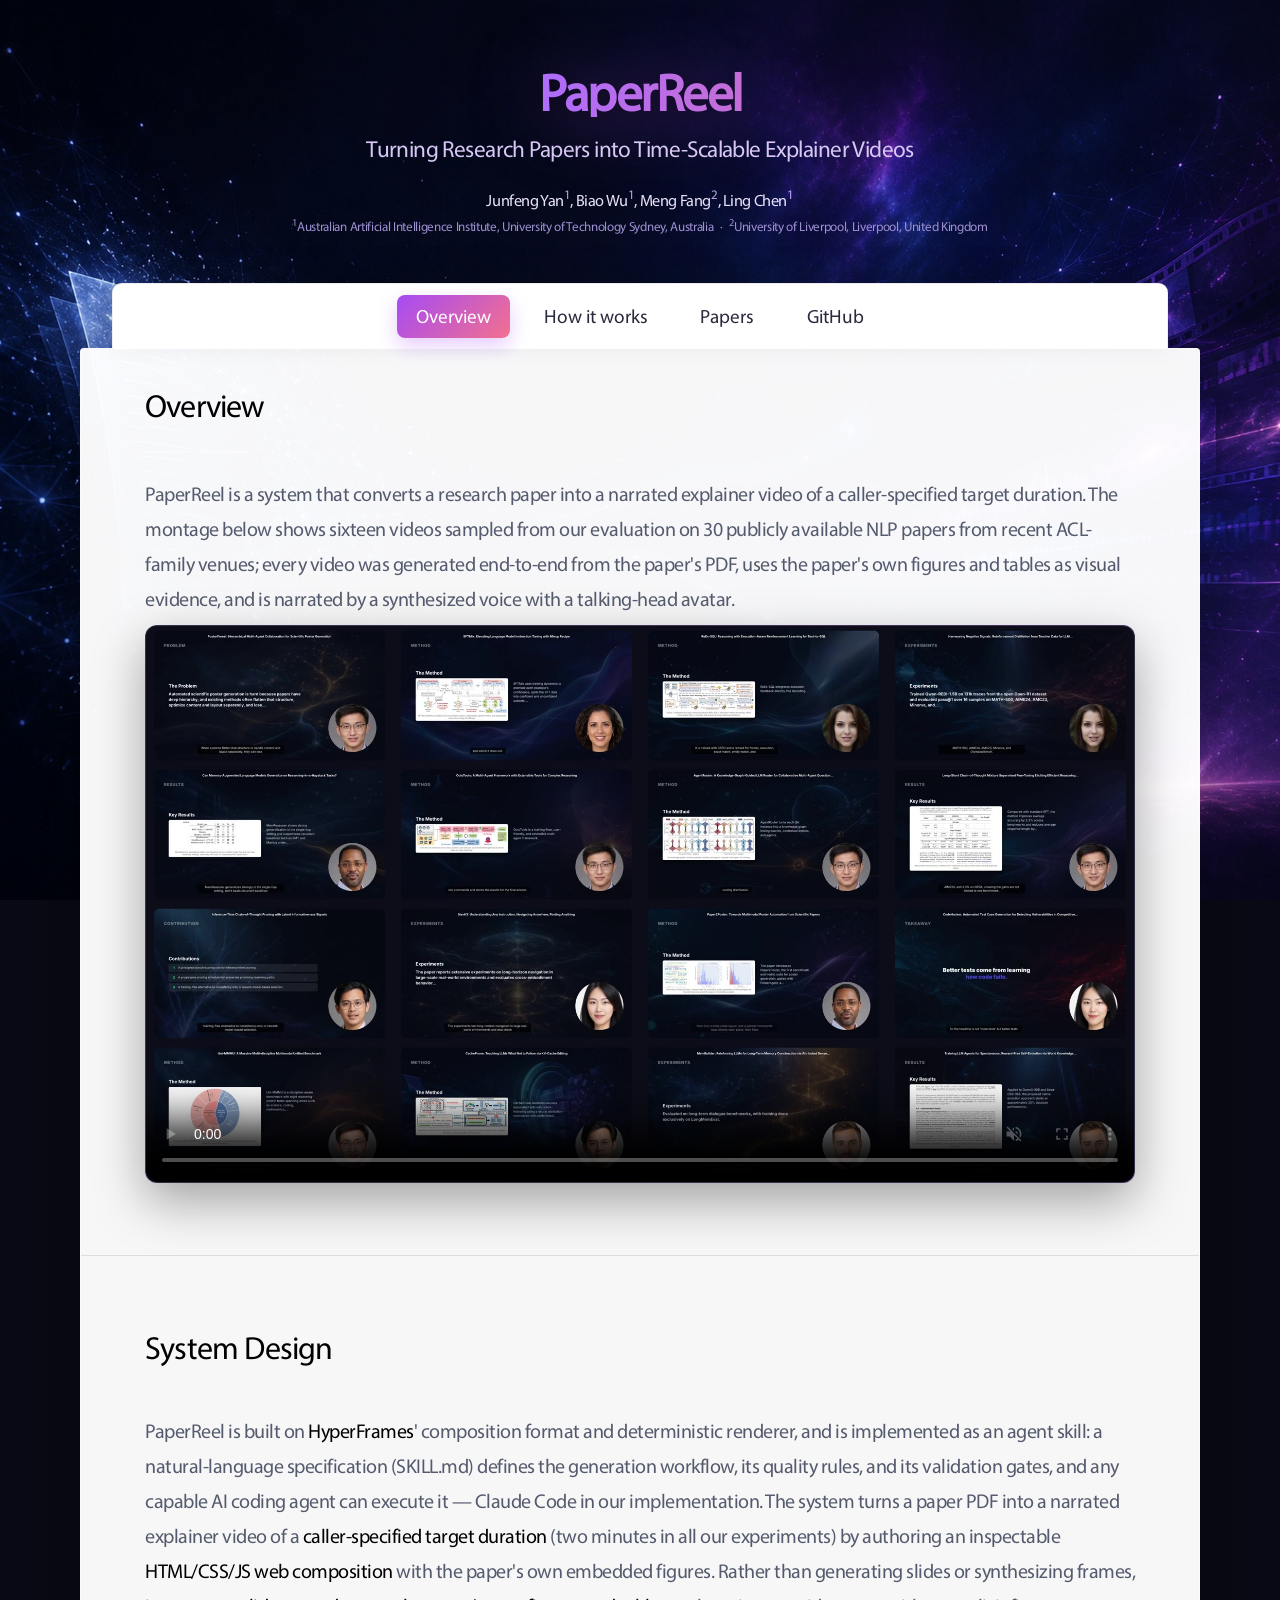
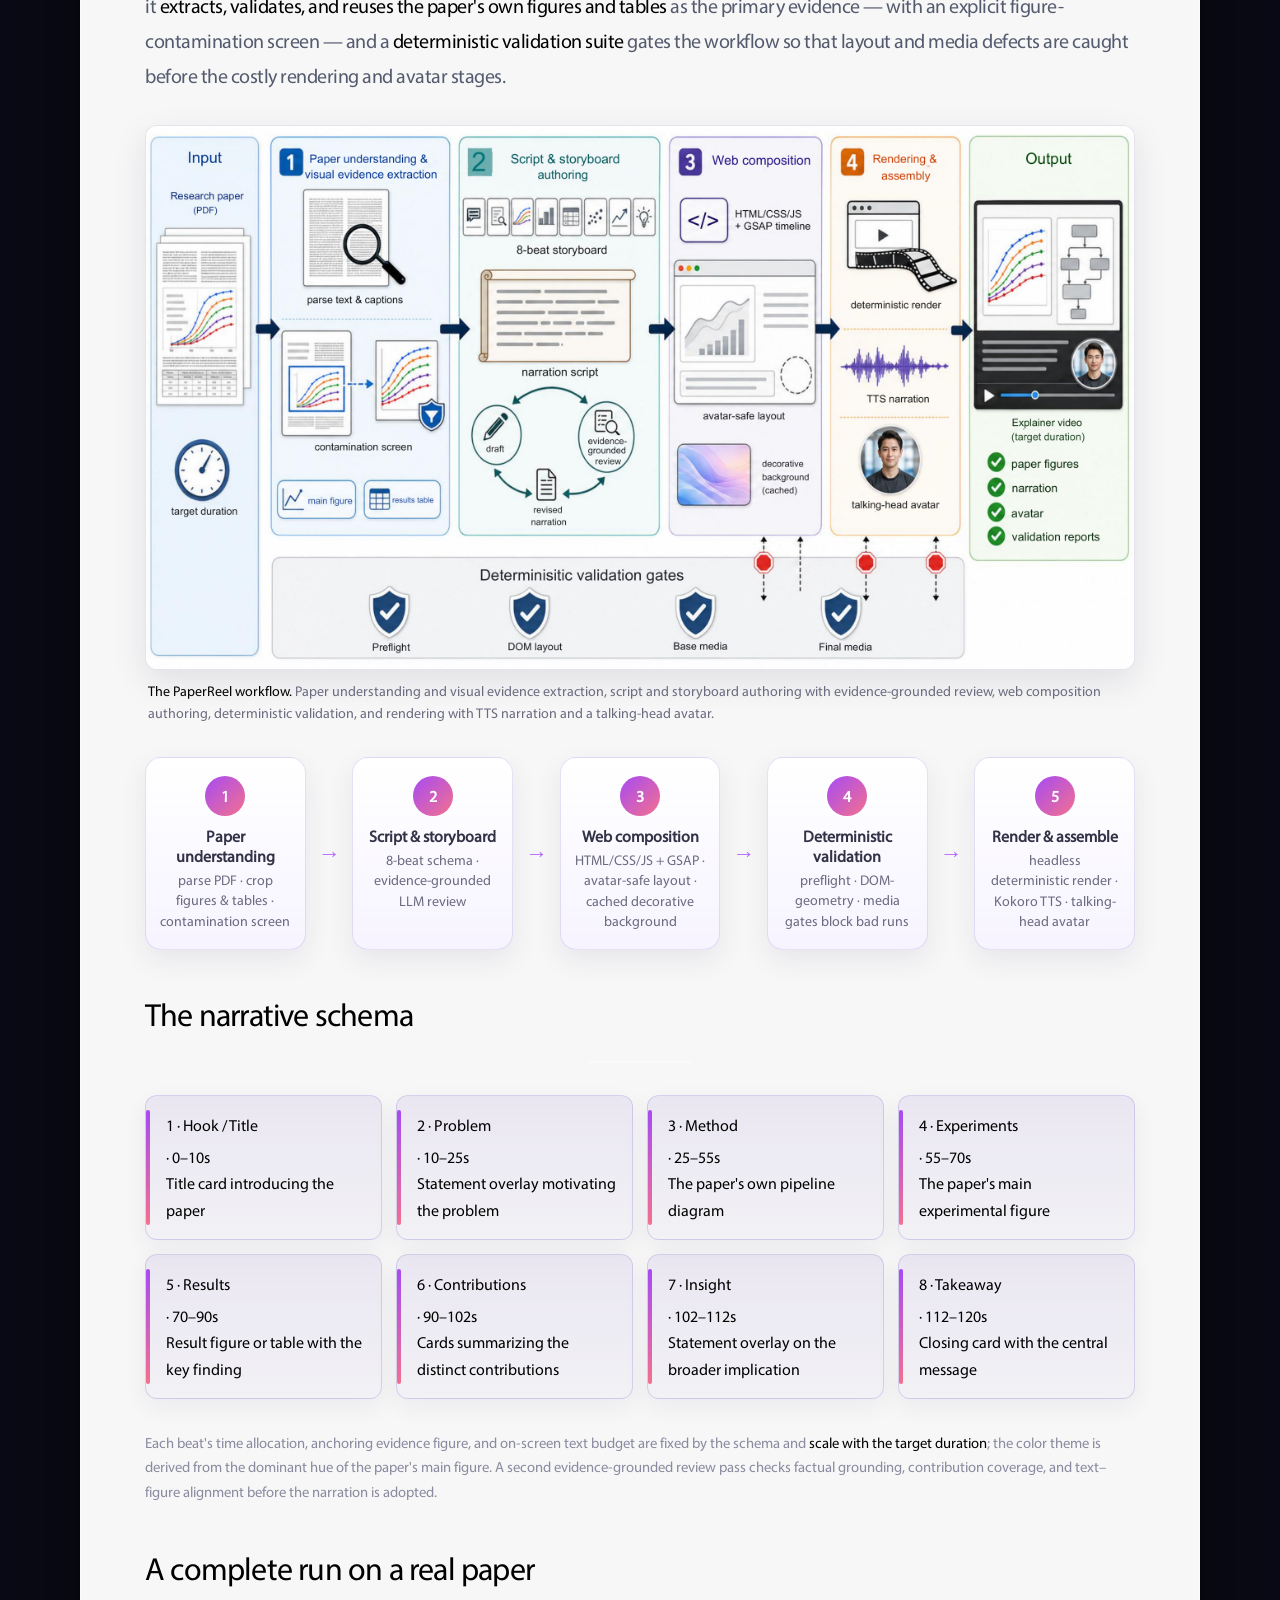
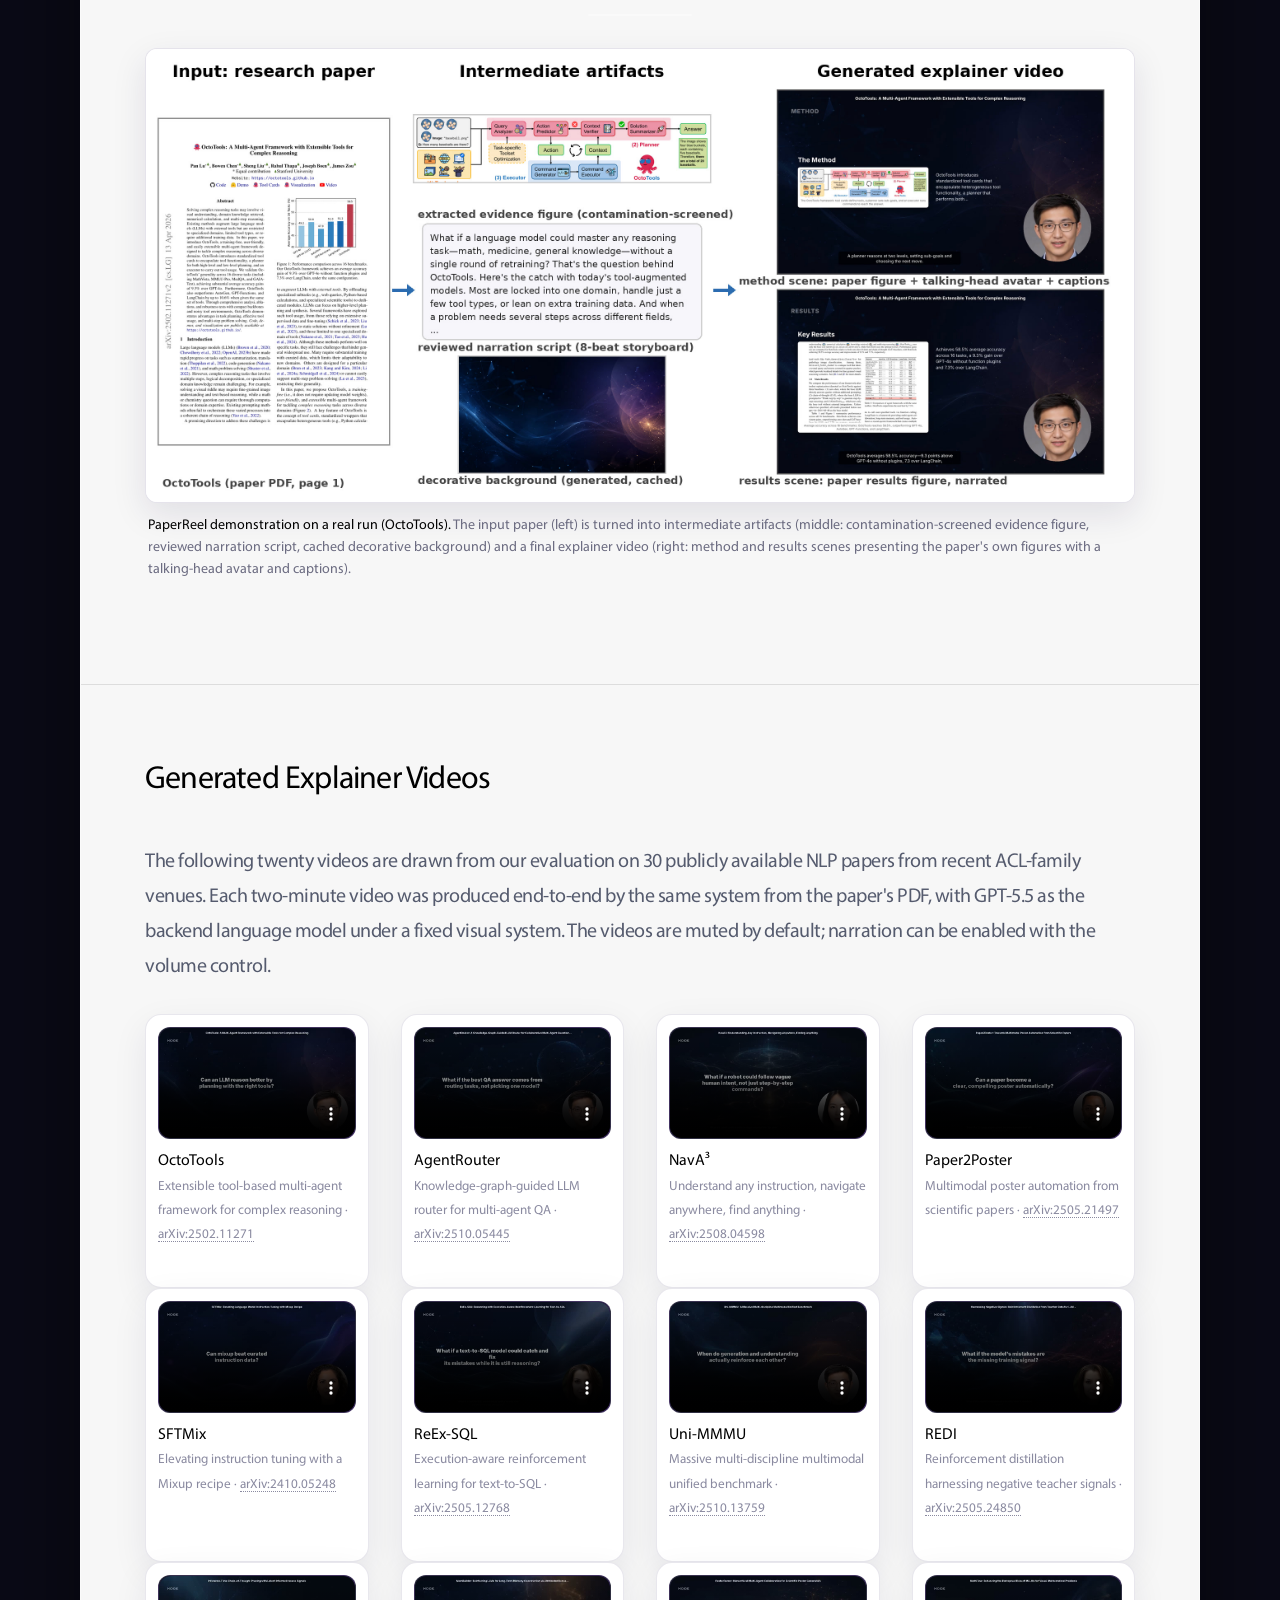
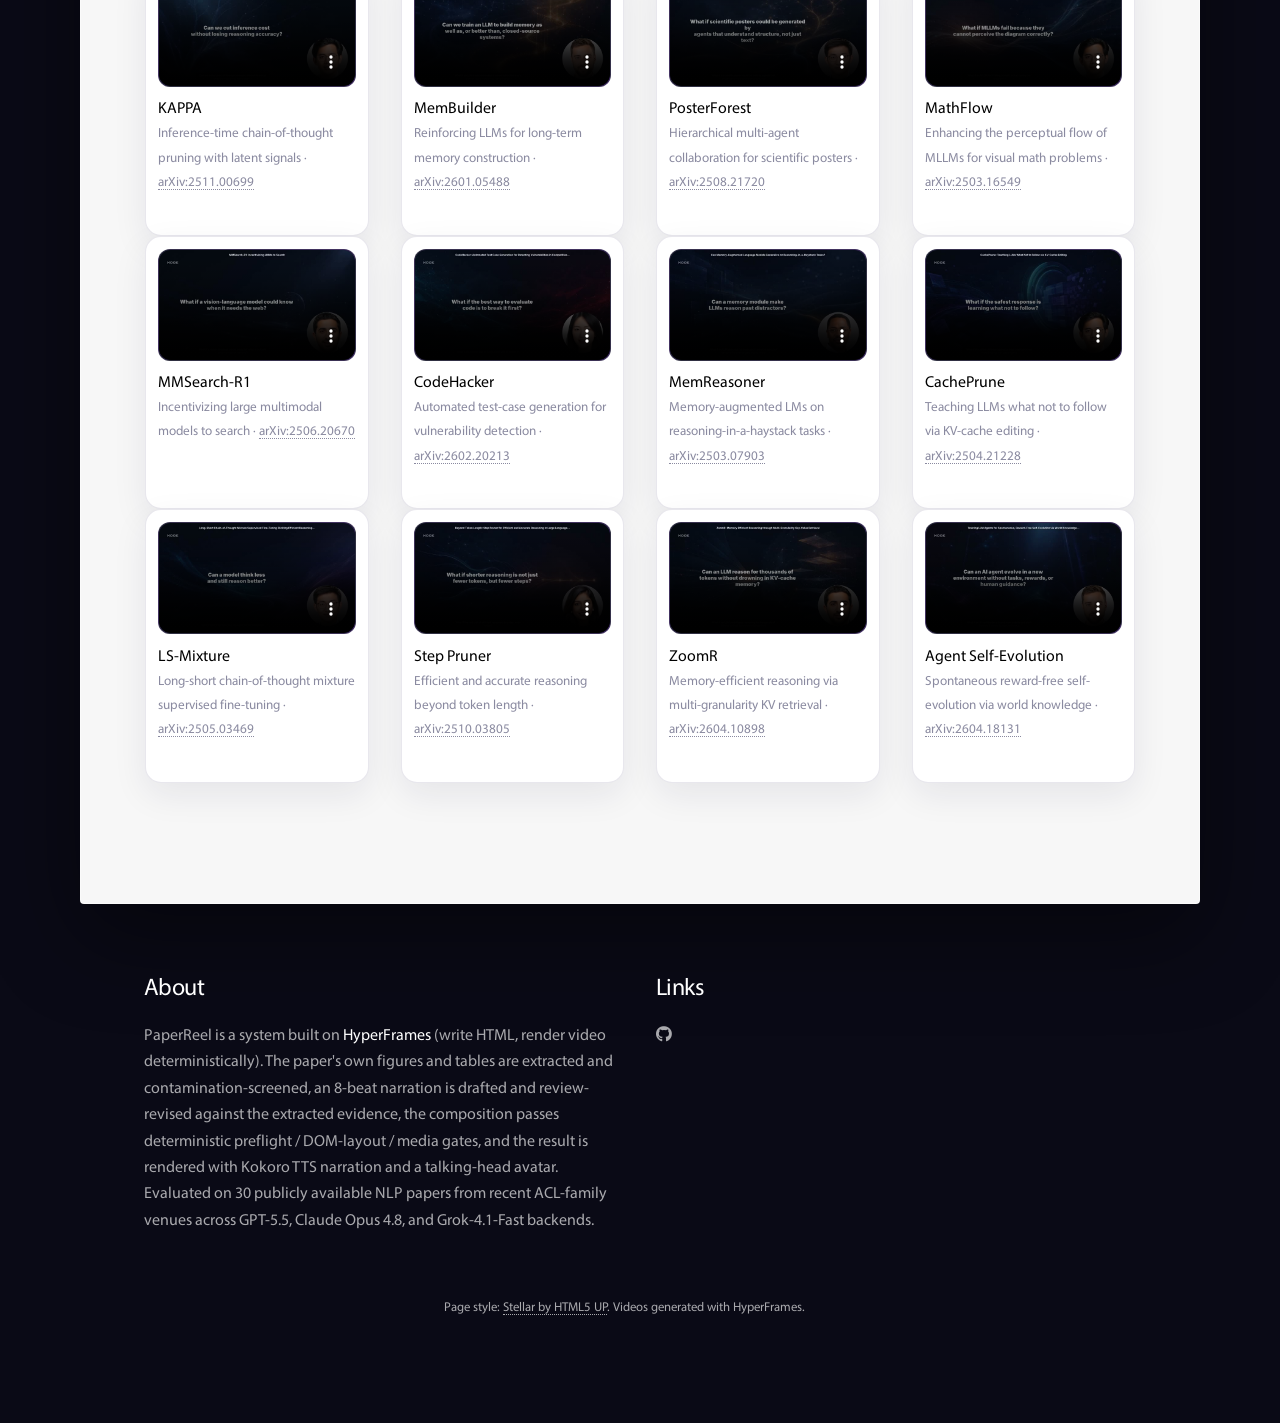
==== index.html @ db6c4247 "MineDojo-style nav (seated + sticky), artistic gradient title, embed paper Figure 3 worked example C" ====
<!DOCTYPE HTML>
<!--
    Page template: Stellar by HTML5 UP (html5up.net, CCA 3.0) — reused from the MineDojo site style.
    Content: PaperReel — turning research papers into time-scalable explainer videos (HyperFrames).
-->
<html>
<head>
    <title>PaperReel: Turning Research Papers into Time-Scalable Explainer Videos</title>
    <meta charset="utf-8"/>
    <meta name="viewport" content="width=device-width, initial-scale=1"/>
    <meta name="description" content="PaperReel is a system that turns a research paper PDF into a narrated explainer video of any target duration — reusing the paper's own figures as evidence, validated by deterministic gates, rendered by HyperFrames, with a talking-head avatar narrator."/>
    <link rel="stylesheet" href="assets/css/main.css"/>
    <link rel="stylesheet" href="assets/css/video_gallery.css"/>
    <link rel="stylesheet" href="assets/css/fontawesome-all.min.css"/>
    <link rel="icon" type="image/png" sizes="32x32" href="images/favicon/favicon-32x32.png">
    <link rel="icon" type="image/png" sizes="16x16" href="images/favicon/favicon-16x16.png">
    <style>
        /* ---- Paper2Video theme overrides (dark, academic) ---- */
        /* full-page generated background (MineDojo-style) */
        html { background: #0a0a16; }
        body { background: transparent; } /* body bg would paint over the ::before layer */
        body::before { /* fixed background layer — smoother than background-attachment:fixed */
            content:""; position:fixed; inset:0; z-index:-1;
            background:#0a0a16 url('images/page_bg_4k.jpg') center / cover no-repeat;
            transform:translateZ(0); will-change:transform;
        }
        /* compact, fully transparent title area — page background shows through */
        #header.alt {
            background: transparent;
            color: #f4f6fb;
            position: relative;
            padding: 4.2em 2em 2.8em;
        }
        #header.alt:before { /* subtle scrim so the title owns the busy background */
            content:""; position:absolute; inset:0; z-index:0;
            background:radial-gradient(circle at 50% 35%, rgba(10,10,22,.28), rgba(10,10,22,.10) 55%, rgba(10,10,22,0));
        }
        #header.alt > * { position:relative; z-index:1; }
        #header h1 {
            font-size: clamp(3.6rem, 9vw, 7.2rem); line-height:.95; font-weight: 900;
            letter-spacing:-.03em; margin:0;
            background:linear-gradient(100deg, #8fd8ff 0%, #b06cf8 42%, #f4708e 100%);
            -webkit-background-clip:text; background-clip:text;
            color:transparent; -webkit-text-fill-color:transparent;
            filter:drop-shadow(0 6px 34px rgba(166,75,244,.5)) drop-shadow(0 2px 8px rgba(0,0,0,.6));
        }
        #header .tagline { font-size: 1.45em; font-weight: 300; color: #d7c7f5; margin: .6em 0 .2em; }
        #header .authors { font-size: 1.02em; color: #e8e2f8; margin: 1.1em 0 .15em; }
        #header .authors sup { color: #b7a6e8; }
        #header .affil { font-size: .82em; color: #9d8fd0; margin: 0; }
        #header .badges { margin-top: 1.2em; }
        #header .badges a { display:inline-block; margin:.25em .4em; padding:.45em 1em; border-radius:999px;
            border:1px solid rgba(255,255,255,.28); color:#f4f6fb; font-size:.8em; letter-spacing:.04em;
            text-decoration:none; }
        #header .badges a:hover { background:rgba(255,255,255,.12); }
        /* nav: seated on the content card, pins to viewport top on scroll */
        #nav, #nav.alt {
            position:-webkit-sticky !important; position:sticky !important; top:0 !important;
            z-index:10000;
            width:70em; max-width:calc(100% - 4em); margin:0 auto -1px;
            background:#ffffff; border:1px solid rgba(0,0,0,.07); border-bottom:0;
            box-shadow:0 -10px 30px rgba(0,0,0,.12);
            border-radius:.6em .6em 0 0; padding:.7em 1em;
        }
        #nav ul li a { color:#2a2a3d !important; opacity:1 !important; }
        #nav ul li a:hover { background:rgba(166,75,244,.12); }
        #nav ul li a.active { background:linear-gradient(135deg,#a64bf4,#f4708e); color:#fff !important;
            box-shadow:0 8px 20px rgba(166,75,244,.28); }
        #nav + #main { padding-top:0 !important; margin-top:0; }
        #main > .main:first-child { padding-top:2em; }
        /* content card + section rhythm */
        #main { background:rgba(255,255,255,.97);
            box-shadow:0 32px 90px rgba(0,0,0,.45); border:1px solid rgba(255,255,255,.55); }
        #main > .main { padding-top:4.5em; padding-bottom:4.5em; }
        header.major { margin-bottom:2em; }
        header.major p { margin-top:.75em; }
        .section-lede { font-size:1.08em; line-height:1.75; font-weight:400; color:#555b6e;
            max-width:62em; margin:.25em 0 0; text-align:left; }
        .vidwrap { background:linear-gradient(135deg,#111225,#2a174d); border:1px solid rgba(255,255,255,.12);
            border-radius:12px; overflow:hidden; box-shadow:0 18px 50px rgba(0,0,0,.35); }
        .vidwrap video { display:block; width:100%; border-radius:12px; }
        /* gallery tiles */
        .features-4column { margin-top:1.5em !important; }
        .features-4column li { background:#fff; border:1px solid rgba(80,70,120,.13); border-radius:16px;
            padding:12px; box-shadow:0 12px 34px rgba(30,20,70,.08);
            transition:transform .18s ease, box-shadow .18s ease; }
        .features-4column li:hover { transform:translateY(-3px); box-shadow:0 18px 44px rgba(30,20,70,.14); }
        .features-4column .vidwrap { border-radius:12px; box-shadow:none; }
        .pcap { font-size: 92%; text-align:left; margin-top:.5em; }
        .pcap b { display:block; font-size:108%; }
        .pcap span { color:#8a8aa0; font-size:90%; }
        /* paper figure */
        .figwrap { margin:1.5em 0 2em; }
        .figwrap img { display:block; width:100%; border-radius:12px;
            border:1px solid rgba(80,70,120,.15); box-shadow:0 12px 34px rgba(30,20,70,.10); background:#fff; }
        .figcap { font-size:.88em; color:#6b6b80; text-align:left; margin:.8em .2em 0; line-height:1.55; }
        .figcap b { color:#323247; }
        /* pipeline */
        .pipe { display:flex; flex-wrap:wrap; justify-content:center; gap:10px; align-items:stretch;
            position:relative; margin:1.5em 0 .5em; }
        .pstep { flex:1 1 150px; max-width:200px; padding:18px 14px;
            background:linear-gradient(180deg,#fff,rgba(246,243,255,.95));
            border:1px solid rgba(120,90,200,.18); border-radius:16px;
            box-shadow:0 10px 28px rgba(35,20,80,.08); }
        .pstep .n { width:40px;height:40px;line-height:40px;border-radius:50%;margin:0 auto 10px;
            font-weight:700;color:#fff;background:linear-gradient(135deg,#a64bf4,#f4708e); }
        .pstep .t { font-weight:700; font-size:1em; line-height:1.25; color:#323247; }
        .pstep .d { font-size:.88em; line-height:1.45; color:#6b6b80; margin-top:4px; }
        .parr { align-self:center; color:#b66cff; font-weight:800; font-size:1.4em; padding:0 2px; }
        /* 8-beat grid */
        .beats { list-style:none; padding:0; display:grid; grid-template-columns:repeat(4,1fr); gap:14px; margin-top:1em; }
        .beats li { position:relative; background:linear-gradient(180deg,rgba(120,90,200,.10),rgba(120,90,200,.035));
            border:1px solid rgba(120,90,200,.22); border-radius:12px; padding:16px 16px 16px 20px;
            text-align:left; box-shadow:0 8px 24px rgba(40,25,90,.06); }
        .beats li:before { content:""; position:absolute; left:0; top:14px; bottom:14px; width:4px;
            border-radius:4px; background:linear-gradient(#a64bf4,#f4708e); }
        .beats li b { display:block; margin-bottom:.35em; color:#7b4bd6; }
        @media (max-width:980px){ .beats{grid-template-columns:repeat(2,1fr);} .parr{display:none;} }
        @media (max-width:736px){ .beats{grid-template-columns:1fr;} }
        @media (max-width:736px){
            #header h1 { font-size:2.2em; }
            #header .tagline { font-size:1.1em; }
        }
    </style>
</head>
<body class="is-preload">

<div id="wrapper">

    <!-- Header: compact, transparent — page background shows through -->
    <header id="header" class="alt">
        <h1>PaperReel</h1>
        <p class="tagline">Turning Research Papers into Time-Scalable Explainer Videos</p>
        <p class="authors">Junfeng Yan<sup>1</sup>, Biao Wu<sup>1</sup>, Meng Fang<sup>2</sup>, Ling Chen<sup>1</sup></p>
        <p class="affil"><sup>1</sup>Australian Artificial Intelligence Institute, University of Technology Sydney, Australia&ensp;·&ensp;<sup>2</sup>University of Liverpool, Liverpool, United Kingdom</p>
    </header>

    <!-- Single merged nav -->
    <nav id="nav">
        <ul>
            <li><a href="#intro" class="active">Overview</a></li>
            <li><a href="#how">How it works</a></li>
            <li><a href="#papers">Papers</a></li>
            <li><a href="https://github.com/MadMax3366/paper2video.github.io" target="_blank">GitHub</a></li>
        </ul>
    </nav>

    <!-- Main -->
    <div id="main">

        <!-- Hero -->
        <section id="intro" class="main">
            <div class="content">
                <header class="major" style="margin-bottom:.6em">
                    <h2 style="text-align:left;">Overview</h2>
                    <p class="section-lede">
                        PaperReel is a system that converts a research paper into a narrated explainer
                        video of a caller-specified target duration. The montage below shows sixteen videos
                        sampled from our evaluation on 30 publicly available NLP papers from recent ACL-family
                        venues; every video was generated end-to-end from the paper's PDF, uses the paper's own
                        figures and tables as visual evidence, and is narrated by a synthesized voice with a
                        talking-head avatar.</p>
                </header>
                <div class="vidwrap">
                    <video controls loop autoplay muted playsinline poster="assets/hero/hero_poster.jpg">
                        <source src="assets/hero/hero_mosaic.mp4" type="video/mp4">
                    </video>
                </div>
            </div>
        </section>

        <!-- How it works -->
        <section id="how" class="main special">
            <header class="major">
                <h1 style="text-align:left;">System Design</h1>
                <p class="section-lede">
                    PaperReel is built on <b>HyperFrames</b>' composition format and deterministic renderer,
                    and is implemented as an agent skill: a natural-language specification
                    (<code>SKILL.md</code>) defines the generation workflow, its quality rules, and its
                    validation gates, and any capable AI coding agent can execute it — Claude Code in our
                    implementation. The system turns a paper PDF into a narrated explainer video of a
                    <b>caller-specified target duration</b> (two minutes in all our experiments) by authoring an
                    inspectable <b>HTML/CSS/JS web composition</b> with the paper's own embedded figures. Rather
                    than generating slides or synthesizing frames, it <b>extracts, validates, and reuses the
                    paper's own figures and tables</b> as the primary evidence — with an explicit
                    figure-contamination screen — and a <b>deterministic validation suite</b> gates the workflow
                    so that layout and media defects are caught before the costly rendering and avatar
                    stages.</p>
            </header>

            <div class="figwrap">
                <img src="images/pipeline_fig.jpg" alt="The PaperReel workflow: paper understanding and visual evidence extraction, script and storyboard authoring with evidence-grounded review, web composition authoring, deterministic validation, and rendering with TTS narration and a talking-head avatar."/>
                <p class="figcap"><b>The PaperReel workflow.</b> Paper understanding and visual evidence
                    extraction, script and storyboard authoring with evidence-grounded review, web composition
                    authoring, deterministic validation, and rendering with TTS narration and a talking-head
                    avatar.</p>
            </div>

            <div class="pipe">
                <div class="pstep"><div class="n">1</div><div class="t">Paper understanding</div><div class="d">parse PDF · crop figures & tables · contamination screen</div></div>
                <div class="parr">→</div>
                <div class="pstep"><div class="n">2</div><div class="t">Script & storyboard</div><div class="d">8-beat schema · evidence-grounded LLM review</div></div>
                <div class="parr">→</div>
                <div class="pstep"><div class="n">3</div><div class="t">Web composition</div><div class="d">HTML/CSS/JS + GSAP · avatar-safe layout · cached decorative background</div></div>
                <div class="parr">→</div>
                <div class="pstep"><div class="n">4</div><div class="t">Deterministic validation</div><div class="d">preflight · DOM-geometry · media gates block bad runs</div></div>
                <div class="parr">→</div>
                <div class="pstep"><div class="n">5</div><div class="t">Render & assemble</div><div class="d">headless deterministic render · Kokoro TTS · talking-head avatar</div></div>
            </div>

            <header class="major" style="margin-top:2.5em">
                <h2 style="text-align:left;">The narrative schema</h2>
            </header>
            <ul class="beats">
                <li><b>1 · Hook / Title</b> · 0–10s<br>Title card introducing the paper</li>
                <li><b>2 · Problem</b> · 10–25s<br>Statement overlay motivating the problem</li>
                <li><b>3 · Method</b> · 25–55s<br>The paper's own pipeline diagram</li>
                <li><b>4 · Experiments</b> · 55–70s<br>The paper's main experimental figure</li>
                <li><b>5 · Results</b> · 70–90s<br>Result figure or table with the key finding</li>
                <li><b>6 · Contributions</b> · 90–102s<br>Cards summarizing the distinct contributions</li>
                <li><b>7 · Insight</b> · 102–112s<br>Statement overlay on the broader implication</li>
                <li><b>8 · Takeaway</b> · 112–120s<br>Closing card with the central message</li>
            </ul>
            <p style="font-size:92%; color:#8a8aa0; text-align:left; margin-top:1em">
                Each beat's time allocation, anchoring evidence figure, and on-screen text budget are fixed by
                the schema and <b>scale with the target duration</b>; the color theme is derived from the dominant
                hue of the paper's main figure. A second evidence-grounded review pass checks factual grounding,
                contribution coverage, and text–figure alignment before the narration is adopted.</p>

            <header class="major" style="margin-top:2.5em">
                <h2 style="text-align:left;">A complete run on a real paper</h2>
            </header>
            <div class="figwrap">
                <img src="images/demo_fig.jpg" alt="PaperReel demonstration on a real run (OctoTools): the input paper is turned into intermediate artifacts (contamination-screened evidence figure, reviewed narration script, cached decorative background) and a final explainer video whose method and results scenes present the paper's own figures with a talking-head avatar and captions."/>
                <p class="figcap"><b>PaperReel demonstration on a real run (OctoTools).</b> The input paper
                    (left) is turned into intermediate artifacts (middle: contamination-screened evidence
                    figure, reviewed narration script, cached decorative background) and a final explainer
                    video (right: method and results scenes presenting the paper's own figures with a
                    talking-head avatar and captions).</p>
            </div>
        </section>

        <!-- Paper gallery -->
        <section id="papers" class="main special">
            <header class="major">
                <h1 style="text-align:left;">Generated Explainer Videos</h1>
                <p class="section-lede">
                    The following twenty videos are drawn from our evaluation on 30 publicly available NLP
                    papers from recent ACL-family venues. Each two-minute video was produced end-to-end by the
                    same system from the paper's PDF, with
                    GPT-5.5 as the backend language model under a fixed visual system. The videos are muted by
                    default; narration can be enabled with the volume control.</p>
            </header>
            <ul class="features-4column" style="margin-top:-1em">
                <li>
                    <div class="vidwrap"><video controls loop muted playsinline preload="none" poster="videos/n01.jpg"><source src="videos/n01.mp4" type="video/mp4"></video></div>
                    <p class="pcap"><b>OctoTools</b><span>Extensible tool-based multi-agent framework for complex reasoning · <a href="https://arxiv.org/abs/2502.11271" target="_blank">arXiv:2502.11271</a></span></p>
                </li>
                <li>
                    <div class="vidwrap"><video controls loop muted playsinline preload="none" poster="videos/n06.jpg"><source src="videos/n06.mp4" type="video/mp4"></video></div>
                    <p class="pcap"><b>AgentRouter</b><span>Knowledge-graph-guided LLM router for multi-agent QA · <a href="https://arxiv.org/abs/2510.05445" target="_blank">arXiv:2510.05445</a></span></p>
                </li>
                <li>
                    <div class="vidwrap"><video controls loop muted playsinline preload="none" poster="videos/n24.jpg"><source src="videos/n24.mp4" type="video/mp4"></video></div>
                    <p class="pcap"><b>NavA³</b><span>Understand any instruction, navigate anywhere, find anything · <a href="https://arxiv.org/abs/2508.04598" target="_blank">arXiv:2508.04598</a></span></p>
                </li>
                <li>
                    <div class="vidwrap"><video controls loop muted playsinline preload="none" poster="videos/n23.jpg"><source src="videos/n23.mp4" type="video/mp4"></video></div>
                    <p class="pcap"><b>Paper2Poster</b><span>Multimodal poster automation from scientific papers · <a href="https://arxiv.org/abs/2505.21497" target="_blank">arXiv:2505.21497</a></span></p>
                </li>
                <li>
                    <div class="vidwrap"><video controls loop muted playsinline preload="none" poster="videos/n09.jpg"><source src="videos/n09.mp4" type="video/mp4"></video></div>
                    <p class="pcap"><b>SFTMix</b><span>Elevating instruction tuning with a Mixup recipe · <a href="https://arxiv.org/abs/2410.05248" target="_blank">arXiv:2410.05248</a></span></p>
                </li>
                <li>
                    <div class="vidwrap"><video controls loop muted playsinline preload="none" poster="videos/n12.jpg"><source src="videos/n12.mp4" type="video/mp4"></video></div>
                    <p class="pcap"><b>ReEx-SQL</b><span>Execution-aware reinforcement learning for text-to-SQL · <a href="https://arxiv.org/abs/2505.12768" target="_blank">arXiv:2505.12768</a></span></p>
                </li>
                <li>
                    <div class="vidwrap"><video controls loop muted playsinline preload="none" poster="videos/n04.jpg"><source src="videos/n04.mp4" type="video/mp4"></video></div>
                    <p class="pcap"><b>Uni-MMMU</b><span>Massive multi-discipline multimodal unified benchmark · <a href="https://arxiv.org/abs/2510.13759" target="_blank">arXiv:2510.13759</a></span></p>
                </li>
                <li>
                    <div class="vidwrap"><video controls loop muted playsinline preload="none" poster="videos/n16.jpg"><source src="videos/n16.mp4" type="video/mp4"></video></div>
                    <p class="pcap"><b>REDI</b><span>Reinforcement distillation harnessing negative teacher signals · <a href="https://arxiv.org/abs/2505.24850" target="_blank">arXiv:2505.24850</a></span></p>
                </li>
                <li>
                    <div class="vidwrap"><video controls loop muted playsinline preload="none" poster="videos/n27.jpg"><source src="videos/n27.mp4" type="video/mp4"></video></div>
                    <p class="pcap"><b>KAPPA</b><span>Inference-time chain-of-thought pruning with latent signals · <a href="https://arxiv.org/abs/2511.00699" target="_blank">arXiv:2511.00699</a></span></p>
                </li>
                <li>
                    <div class="vidwrap"><video controls loop muted playsinline preload="none" poster="videos/n29.jpg"><source src="videos/n29.mp4" type="video/mp4"></video></div>
                    <p class="pcap"><b>MemBuilder</b><span>Reinforcing LLMs for long-term memory construction · <a href="https://arxiv.org/abs/2601.05488" target="_blank">arXiv:2601.05488</a></span></p>
                </li>
                <li>
                    <div class="vidwrap"><video controls loop muted playsinline preload="none" poster="videos/n02.jpg"><source src="videos/n02.mp4" type="video/mp4"></video></div>
                    <p class="pcap"><b>PosterForest</b><span>Hierarchical multi-agent collaboration for scientific posters · <a href="https://arxiv.org/abs/2508.21720" target="_blank">arXiv:2508.21720</a></span></p>
                </li>
                <li>
                    <div class="vidwrap"><video controls loop muted playsinline preload="none" poster="videos/n05.jpg"><source src="videos/n05.mp4" type="video/mp4"></video></div>
                    <p class="pcap"><b>MathFlow</b><span>Enhancing the perceptual flow of MLLMs for visual math problems · <a href="https://arxiv.org/abs/2503.16549" target="_blank">arXiv:2503.16549</a></span></p>
                </li>
                <li>
                    <div class="vidwrap"><video controls loop muted playsinline preload="none" poster="videos/n08.jpg"><source src="videos/n08.mp4" type="video/mp4"></video></div>
                    <p class="pcap"><b>MMSearch-R1</b><span>Incentivizing large multimodal models to search · <a href="https://arxiv.org/abs/2506.20670" target="_blank">arXiv:2506.20670</a></span></p>
                </li>
                <li>
                    <div class="vidwrap"><video controls loop muted playsinline preload="none" poster="videos/n10.jpg"><source src="videos/n10.mp4" type="video/mp4"></video></div>
                    <p class="pcap"><b>CodeHacker</b><span>Automated test-case generation for vulnerability detection · <a href="https://arxiv.org/abs/2602.20213" target="_blank">arXiv:2602.20213</a></span></p>
                </li>
                <li>
                    <div class="vidwrap"><video controls loop muted playsinline preload="none" poster="videos/n13.jpg"><source src="videos/n13.mp4" type="video/mp4"></video></div>
                    <p class="pcap"><b>MemReasoner</b><span>Memory-augmented LMs on reasoning-in-a-haystack tasks · <a href="https://arxiv.org/abs/2503.07903" target="_blank">arXiv:2503.07903</a></span></p>
                </li>
                <li>
                    <div class="vidwrap"><video controls loop muted playsinline preload="none" poster="videos/n15.jpg"><source src="videos/n15.mp4" type="video/mp4"></video></div>
                    <p class="pcap"><b>CachePrune</b><span>Teaching LLMs what not to follow via KV-cache editing · <a href="https://arxiv.org/abs/2504.21228" target="_blank">arXiv:2504.21228</a></span></p>
                </li>
                <li>
                    <div class="vidwrap"><video controls loop muted playsinline preload="none" poster="videos/n21.jpg"><source src="videos/n21.mp4" type="video/mp4"></video></div>
                    <p class="pcap"><b>LS-Mixture</b><span>Long-short chain-of-thought mixture supervised fine-tuning · <a href="https://arxiv.org/abs/2505.03469" target="_blank">arXiv:2505.03469</a></span></p>
                </li>
                <li>
                    <div class="vidwrap"><video controls loop muted playsinline preload="none" poster="videos/n22.jpg"><source src="videos/n22.mp4" type="video/mp4"></video></div>
                    <p class="pcap"><b>Step Pruner</b><span>Efficient and accurate reasoning beyond token length · <a href="https://arxiv.org/abs/2510.03805" target="_blank">arXiv:2510.03805</a></span></p>
                </li>
                <li>
                    <div class="vidwrap"><video controls loop muted playsinline preload="none" poster="videos/n26.jpg"><source src="videos/n26.mp4" type="video/mp4"></video></div>
                    <p class="pcap"><b>ZoomR</b><span>Memory-efficient reasoning via multi-granularity KV retrieval · <a href="https://arxiv.org/abs/2604.10898" target="_blank">arXiv:2604.10898</a></span></p>
                </li>
                <li>
                    <div class="vidwrap"><video controls loop muted playsinline preload="none" poster="videos/n30.jpg"><source src="videos/n30.mp4" type="video/mp4"></video></div>
                    <p class="pcap"><b>Agent Self-Evolution</b><span>Spontaneous reward-free self-evolution via world knowledge · <a href="https://arxiv.org/abs/2604.18131" target="_blank">arXiv:2604.18131</a></span></p>
                </li>
            </ul>
        </section>

    </div>

    <!-- Footer -->
    <footer id="footer">
        <section>
            <h2>About</h2>
            <p style="text-align:left">PaperReel is a system built on
                <b>HyperFrames</b> (write HTML, render video deterministically). The paper's own figures and
                tables are extracted and contamination-screened, an 8-beat narration is drafted and
                review-revised against the extracted evidence, the composition passes deterministic preflight /
                DOM-layout / media gates, and the result is rendered with Kokoro TTS narration and a
                talking-head avatar. Evaluated on 30 publicly available NLP papers from recent ACL-family venues across GPT-5.5, Claude Opus 4.8, and
                Grok-4.1-Fast backends.</p>
        </section>
        <section>
            <h2>Links</h2>
            <ul class="icons">
                <li><a href="https://github.com/MadMax3366/paper2video.github.io" target="_blank" class="icon brands fa-github"><span class="label">GitHub</span></a></li>
            </ul>
        </section>
        <p class="copyright">Page style: <a href="https://html5up.net">Stellar by HTML5 UP</a>. Videos generated with HyperFrames.</p>
    </footer>

</div>

<!-- Scripts -->
<script src="assets/js/jquery.min.js"></script>
<script src="assets/js/jquery.scrollex.min.js"></script>
<script src="assets/js/jquery.scrolly.min.js"></script>
<script src="assets/js/browser.min.js"></script>
<script src="assets/js/breakpoints.min.js"></script>
<script src="assets/js/util.js"></script>
<script src="assets/js/main.js"></script>

</body>
</html>
---- assets/css/main.css ----
@import url(fontawesome-all.min.css);
@import 'https://fonts.googleapis.com/css?family=Source Code Pro';
@import 'https://fonts.googleapis.com/css?family=Open Sans';
@import "myriad_pro.css";

/*
	Stellar by HTML5 UP
	html5up.net | @ajlkn
	Free for personal and commercial use under the CCA 3.0 license (html5up.net/license)
*/

html, body, div, span, applet, object,
iframe, h1, h2, h3, h4, h5, h6, p, blockquote,
pre, a, abbr, acronym, address, big, cite,
code, del, dfn, em, img, ins, kbd, q, s, samp,
small, strike, strong, sub, sup, tt, var, b,
u, i, center, dl, dt, dd, ol, ul, li, fieldset,
form, label, legend, table, caption, tbody,
tfoot, thead, tr, th, td, article, aside,
canvas, details, embed, figure, figcaption,
footer, header, hgroup, menu, nav, output, ruby,
section, summary, time, mark, audio, video {
    margin: 0;
    padding: 0;
    border: 0;
    font-size: 100%;
    font: inherit;
    vertical-align: baseline;
}

span large {
    font-size: 2em;
    font-weight: 400;
    line-height: 0.7;
    margin: 0em 0em 0em 0em;
    padding: -8em;
    letter-spacing: -0.025em
}

article, aside, details, figcaption, figure,
footer, header, hgroup, menu, nav, section {
    display: block;
}

body {
    line-height: 1;
}

ol, ul {
    list-style: none;
}

blockquote, q {
    quotes: none;
}

blockquote:before, blockquote:after, q:before, q:after {
    content: '';
    content: none;
}

table {
    border-collapse: collapse;
    border-spacing: 0;
}

body {
    -webkit-text-size-adjust: none;
}

mark {
    background-color: transparent;
    color: inherit;
}

input::-moz-focus-inner {
    border: 0;
    padding: 0;
}

input, select, textarea {
    -moz-appearance: none;
    -webkit-appearance: none;
    -ms-appearance: none;
    appearance: none;
}

/* Basic */

@-ms-viewport {
    width: device-width;
}

body {
    -ms-overflow-style: scrollbar;
}

@media screen and (max-width: 480px) {

    html, body {
        min-width: 320px;
    }

}

html {
    box-sizing: border-box;
}

*, *:before, *:after {
    box-sizing: inherit;
}

body {
    /* background-color: #935d8c; */
    /* background-image: url("images/forest.jpeg"); */
    background-image: url("images/sunset.png");
    background-repeat: no-repeat;
    background-size: 100%;
    /* background-image: url("images/overlay.png"), -moz-linear-gradient(45deg, #e37682 15%, #5f4d93 85%);
		background-image: url("images/overlay.png"), -webkit-linear-gradient(45deg, #e37682 15%, #5f4d93 85%);
		background-image: url("images/overlay.png"), -ms-linear-gradient(45deg, #e37682 15%, #5f4d93 85%);
		background-image: url("images/overlay.png"), linear-gradient(45deg, #e37682 15%, #5f4d93 85%); */
}

body.is-preload *, body.is-preload *:before, body.is-preload *:after {
    -moz-animation: none !important;
    -webkit-animation: none !important;
    -ms-animation: none !important;
    animation: none !important;
    -moz-transition: none !important;
    -webkit-transition: none !important;
    -ms-transition: none !important;
    transition: none !important;
}

/* Type */

body {
    /* background-color: #935d8c; */
    background-color: #070429;
    color: rgba(255, 255, 255, 0.65);
}

body, input, select, textarea {
    font-family: "Myriad-Pro", "Open Sans", sans-serif;
    font-size: 17pt;
    font-weight: 300;
    line-height: 1.65;
}

@media screen and (max-width: 1680px) {

    body, input, select, textarea {
        font-size: 14pt;
    }

}

@media screen and (max-width: 1280px) {

    body, input, select, textarea {
        font-size: 12pt;
    }

}

@media screen and (max-width: 360px) {

    body, input, select, textarea {
        font-size: 11pt;
    }

}

a {
    -moz-transition: color 0.2s ease, border-bottom 0.2s ease;
    -webkit-transition: color 0.2s ease, border-bottom 0.2s ease;
    -ms-transition: color 0.2s ease, border-bottom 0.2s ease;
    transition: color 0.2s ease, border-bottom 0.2s ease;
    text-decoration: none;
    border-bottom: dotted 1px;
    color: inherit;
}

a:hover {
    border-bottom-color: transparent;
}

strong, b {
    font-weight: 400;
}

em, i {
    font-style: italic;
}

p {
    margin: 0 0 2em 0;
}

p.content {
    -moz-columns: 20em 2;
    -webkit-columns: 20em 2;
    -ms-columns: 20em 2;
    columns: 20em 2;
    -moz-column-gap: 2em;
    -webkit-column-gap: 2em;
    -ms-column-gap: 2em;
    column-gap: 2em;
    text-align: justify;
}

h1, h2, h3, h4, h5, h6 {
    font-weight: 300;
    line-height: 1.5;
    margin: 0 0 0.7em 0;
    letter-spacing: -0.025em;
}

h1 a, h2 a, h3 a, h4 a, h5 a, h6 a {
    color: inherit;
    text-decoration: none;
}

h1 {
    font-size: 2.5em;
    line-height: 1.2;
}

h2 {
    font-size: 1.5em;
}

h3 {
    font-size: 1.25em;
}

h4 {
    font-size: 1.1em;
}

h5 {
    font-size: 0.9em;
}

h6 {
    font-size: 0.7em;
}

@media screen and (max-width: 736px) {

    h1 {
        font-size: 2em;
    }

}

sub {
    font-size: 0.8em;
    position: relative;
    top: 0.5em;
}

sup {
    font-size: 0.8em;
    position: relative;
    top: -0.5em;
}

blockquote {
    border-left: solid 4px;
    font-style: italic;
    margin: 0 0 2em 0;
    padding: 0.5em 0 0.5em 2em;
}

/*code {*/
/*	border-radius: 8px;*/
/*	border: solid 1px;*/
/*	font-family: "Courier New", monospace;*/
/*	font-size: 0.9em;*/
/*	margin: 0 0.25em;*/
/*	padding: 0.25em 0.65em;*/
/*}*/

/*pre {*/
/*	-webkit-overflow-scrolling: touch;*/
/*	font-family: "Courier New", monospace;*/
/*	font-size: 0.9em;*/
/*	margin: 0 0 2em 0;*/
/*}*/

/*	pre code {*/
/*		display: block;*/
/*		line-height: 1.75;*/
/*		padding: 1em 1.5em;*/
/*		overflow-x: auto;*/
/*	}*/

hr {
    border: 0;
    border-bottom: solid 1px;
    margin: 2em 0;
}

hr.major {
    margin: 3em 0;
}

.align-left {
    text-align: left;
}

.align-center {
    text-align: center;
}

.align-right {
    text-align: right;
}

input, select, textarea {
    color: #ffffff;
}

a:hover {
    color: #ffffff;
}

strong, b {
    color: #ffffff;
}

h1, h2, h3, h4, h5, h6 {
    color: #ffffff;
}

blockquote {
    border-left-color: rgba(255, 255, 255, 0.35);
}

/*code {*/
/*	background: rgba(255, 255, 255, 0.075);*/
/*	border-color: rgba(255, 255, 255, 0.35);*/
/*}*/

hr {
    border-bottom-color: rgba(255, 255, 255, 0.35);
}

/* Row */

.row {
    display: flex;
    flex-wrap: wrap;
    box-sizing: border-box;
    align-items: stretch;
}

.row > * {
    box-sizing: border-box;
}

.row.gtr-uniform > * > :last-child {
    margin-bottom: 0;
}

.row.aln-left {
    justify-content: flex-start;
}

.row.aln-center {
    justify-content: center;
}

.row.aln-right {
    justify-content: flex-end;
}

.row.aln-top {
    align-items: flex-start;
}

.row.aln-middle {
    align-items: center;
}

.row.aln-bottom {
    align-items: flex-end;
}

.row > .imp {
    order: -1;
}

.row > .col-1 {
    width: 8.33333%;
}

.row > .off-1 {
    margin-left: 8.33333%;
}

.row > .col-2 {
    width: 16.66667%;
}

.row > .off-2 {
    margin-left: 16.66667%;
}

.row > .col-3 {
    width: 25%;
}

.row > .off-3 {
    margin-left: 25%;
}

.row > .col-4 {
    width: 33.33333%;
}

.row > .off-4 {
    margin-left: 33.33333%;
}

.row > .col-5 {
    width: 41.66667%;
}

.row > .off-5 {
    margin-left: 41.66667%;
}

.row > .col-6 {
    width: 50%;
}

.row > .off-6 {
    margin-left: 50%;
}

.row > .col-7 {
    width: 58.33333%;
}

.row > .off-7 {
    margin-left: 58.33333%;
}

.row > .col-8 {
    width: 66.66667%;
}

.row > .off-8 {
    margin-left: 66.66667%;
}

.row > .col-9 {
    width: 75%;
}

.row > .off-9 {
    margin-left: 75%;
}

.row > .col-10 {
    width: 83.33333%;
}

.row > .off-10 {
    margin-left: 83.33333%;
}

.row > .col-11 {
    width: 91.66667%;
}

.row > .off-11 {
    margin-left: 91.66667%;
}

.row > .col-12 {
    width: 100%;
}

.row > .off-12 {
    margin-left: 100%;
}

.row.gtr-0 {
    margin-top: 0;
    margin-left: 0em;
}

.row.gtr-0 > * {
    padding: 0 0 0 0em;
}

.row.gtr-0.gtr-uniform {
    margin-top: 0em;
}

.row.gtr-0.gtr-uniform > * {
    padding-top: 0em;
}

.row.gtr-25 {
    margin-top: 0;
    margin-left: -0.375em;
}

.row.gtr-25 > * {
    padding: 0 0 0 0.375em;
}

.row.gtr-25.gtr-uniform {
    margin-top: -0.375em;
}

.row.gtr-25.gtr-uniform > * {
    padding-top: 0.375em;
}

.row.gtr-50 {
    margin-top: 0;
    margin-left: -0.75em;
}

.row.gtr-50 > * {
    padding: 0 0 0 0.75em;
}

.row.gtr-50.gtr-uniform {
    margin-top: -0.75em;
}

.row.gtr-50.gtr-uniform > * {
    padding-top: 0.75em;
}

.row {
    margin-top: 0;
    margin-left: -1.5em;
}

.row > * {
    padding: 0 0 0 1.5em;
}

.row.gtr-uniform {
    margin-top: -1.5em;
}

.row.gtr-uniform > * {
    padding-top: 1.5em;
}

.row.gtr-150 {
    margin-top: 0;
    margin-left: -2.25em;
}

.row.gtr-150 > * {
    padding: 0 0 0 2.25em;
}

.row.gtr-150.gtr-uniform {
    margin-top: -2.25em;
}

.row.gtr-150.gtr-uniform > * {
    padding-top: 2.25em;
}

.row.gtr-200 {
    margin-top: 0;
    margin-left: -3em;
}

.row.gtr-200 > * {
    padding: 0 0 0 3em;
}

.row.gtr-200.gtr-uniform {
    margin-top: -3em;
}

.row.gtr-200.gtr-uniform > * {
    padding-top: 3em;
}

@media screen and (max-width: 1680px) {

    .row {
        display: flex;
        flex-wrap: wrap;
        box-sizing: border-box;
        align-items: stretch;
    }

    .row > * {
        box-sizing: border-box;
    }

    .row.gtr-uniform > * > :last-child {
        margin-bottom: 0;
    }

    .row.aln-left {
        justify-content: flex-start;
    }

    .row.aln-center {
        justify-content: center;
    }

    .row.aln-right {
        justify-content: flex-end;
    }

    .row.aln-top {
        align-items: flex-start;
    }

    .row.aln-middle {
        align-items: center;
    }

    .row.aln-bottom {
        align-items: flex-end;
    }

    .row > .imp-xlarge {
        order: -1;
    }

    .row > .col-1-xlarge {
        width: 8.33333%;
    }

    .row > .off-1-xlarge {
        margin-left: 8.33333%;
    }

    .row > .col-2-xlarge {
        width: 16.66667%;
    }

    .row > .off-2-xlarge {
        margin-left: 16.66667%;
    }

    .row > .col-3-xlarge {
        width: 25%;
    }

    .row > .off-3-xlarge {
        margin-left: 25%;
    }

    .row > .col-4-xlarge {
        width: 33.33333%;
    }

    .row > .off-4-xlarge {
        margin-left: 33.33333%;
    }

    .row > .col-5-xlarge {
        width: 41.66667%;
    }

    .row > .off-5-xlarge {
        margin-left: 41.66667%;
    }

    .row > .col-6-xlarge {
        width: 50%;
    }

    .row > .off-6-xlarge {
        margin-left: 50%;
    }

    .row > .col-7-xlarge {
        width: 58.33333%;
    }

    .row > .off-7-xlarge {
        margin-left: 58.33333%;
    }

    .row > .col-8-xlarge {
        width: 66.66667%;
    }

    .row > .off-8-xlarge {
        margin-left: 66.66667%;
    }

    .row > .col-9-xlarge {
        width: 75%;
    }

    .row > .off-9-xlarge {
        margin-left: 75%;
    }

    .row > .col-10-xlarge {
        width: 83.33333%;
    }

    .row > .off-10-xlarge {
        margin-left: 83.33333%;
    }

    .row > .col-11-xlarge {
        width: 91.66667%;
    }

    .row > .off-11-xlarge {
        margin-left: 91.66667%;
    }

    .row > .col-12-xlarge {
        width: 100%;
    }

    .row > .off-12-xlarge {
        margin-left: 100%;
    }

    .row.gtr-0 {
        margin-top: 0;
        margin-left: 0em;
    }

    .row.gtr-0 > * {
        padding: 0 0 0 0em;
    }

    .row.gtr-0.gtr-uniform {
        margin-top: 0em;
    }

    .row.gtr-0.gtr-uniform > * {
        padding-top: 0em;
    }

    .row.gtr-25 {
        margin-top: 0;
        margin-left: -0.375em;
    }

    .row.gtr-25 > * {
        padding: 0 0 0 0.375em;
    }

    .row.gtr-25.gtr-uniform {
        margin-top: -0.375em;
    }

    .row.gtr-25.gtr-uniform > * {
        padding-top: 0.375em;
    }

    .row.gtr-50 {
        margin-top: 0;
        margin-left: -0.75em;
    }

    .row.gtr-50 > * {
        padding: 0 0 0 0.75em;
    }

    .row.gtr-50.gtr-uniform {
        margin-top: -0.75em;
    }

    .row.gtr-50.gtr-uniform > * {
        padding-top: 0.75em;
    }

    .row {
        margin-top: 0;
        margin-left: -1.5em;
    }

    .row > * {
        padding: 0 0 0 1.5em;
    }

    .row.gtr-uniform {
        margin-top: -1.5em;
    }

    .row.gtr-uniform > * {
        padding-top: 1.5em;
    }

    .row.gtr-150 {
        margin-top: 0;
        margin-left: -2.25em;
    }

    .row.gtr-150 > * {
        padding: 0 0 0 2.25em;
    }

    .row.gtr-150.gtr-uniform {
        margin-top: -2.25em;
    }

    .row.gtr-150.gtr-uniform > * {
        padding-top: 2.25em;
    }

    .row.gtr-200 {
        margin-top: 0;
        margin-left: -3em;
    }

    .row.gtr-200 > * {
        padding: 0 0 0 3em;
    }

    .row.gtr-200.gtr-uniform {
        margin-top: -3em;
    }

    .row.gtr-200.gtr-uniform > * {
        padding-top: 3em;
    }

}

@media screen and (max-width: 1280px) {

    .row {
        display: flex;
        flex-wrap: wrap;
        box-sizing: border-box;
        align-items: stretch;
    }

    .row > * {
        box-sizing: border-box;
    }

    .row.gtr-uniform > * > :last-child {
        margin-bottom: 0;
    }

    .row.aln-left {
        justify-content: flex-start;
    }

    .row.aln-center {
        justify-content: center;
    }

    .row.aln-right {
        justify-content: flex-end;
    }

    .row.aln-top {
        align-items: flex-start;
    }

    .row.aln-middle {
        align-items: center;
    }

    .row.aln-bottom {
        align-items: flex-end;
    }

    .row > .imp-large {
        order: -1;
    }

    .row > .col-1-large {
        width: 8.33333%;
    }

    .row > .off-1-large {
        margin-left: 8.33333%;
    }

    .row > .col-2-large {
        width: 16.66667%;
    }

    .row > .off-2-large {
        margin-left: 16.66667%;
    }

    .row > .col-3-large {
        width: 25%;
    }

    .row > .off-3-large {
        margin-left: 25%;
    }

    .row > .col-4-large {
        width: 33.33333%;
    }

    .row > .off-4-large {
        margin-left: 33.33333%;
    }

    .row > .col-5-large {
        width: 41.66667%;
    }

    .row > .off-5-large {
        margin-left: 41.66667%;
    }

    .row > .col-6-large {
        width: 50%;
    }

    .row > .off-6-large {
        margin-left: 50%;
    }

    .row > .col-7-large {
        width: 58.33333%;
    }

    .row > .off-7-large {
        margin-left: 58.33333%;
    }

    .row > .col-8-large {
        width: 66.66667%;
    }

    .row > .off-8-large {
        margin-left: 66.66667%;
    }

    .row > .col-9-large {
        width: 75%;
    }

    .row > .off-9-large {
        margin-left: 75%;
    }

    .row > .col-10-large {
        width: 83.33333%;
    }

    .row > .off-10-large {
        margin-left: 83.33333%;
    }

    .row > .col-11-large {
        width: 91.66667%;
    }

    .row > .off-11-large {
        margin-left: 91.66667%;
    }

    .row > .col-12-large {
        width: 100%;
    }

    .row > .off-12-large {
        margin-left: 100%;
    }

    .row.gtr-0 {
        margin-top: 0;
        margin-left: 0em;
    }

    .row.gtr-0 > * {
        padding: 0 0 0 0em;
    }

    .row.gtr-0.gtr-uniform {
        margin-top: 0em;
    }

    .row.gtr-0.gtr-uniform > * {
        padding-top: 0em;
    }

    .row.gtr-25 {
        margin-top: 0;
        margin-left: -0.375em;
    }

    .row.gtr-25 > * {
        padding: 0 0 0 0.375em;
    }

    .row.gtr-25.gtr-uniform {
        margin-top: -0.375em;
    }

    .row.gtr-25.gtr-uniform > * {
        padding-top: 0.375em;
    }

    .row.gtr-50 {
        margin-top: 0;
        margin-left: -0.75em;
    }

    .row.gtr-50 > * {
        padding: 0 0 0 0.75em;
    }

    .row.gtr-50.gtr-uniform {
        margin-top: -0.75em;
    }

    .row.gtr-50.gtr-uniform > * {
        padding-top: 0.75em;
    }

    .row {
        margin-top: 0;
        margin-left: -1.5em;
    }

    .row > * {
        padding: 0 0 0 1.5em;
    }

    .row.gtr-uniform {
        margin-top: -1.5em;
    }

    .row.gtr-uniform > * {
        padding-top: 1.5em;
    }

    .row.gtr-150 {
        margin-top: 0;
        margin-left: -2.25em;
    }

    .row.gtr-150 > * {
        padding: 0 0 0 2.25em;
    }

    .row.gtr-150.gtr-uniform {
        margin-top: -2.25em;
    }

    .row.gtr-150.gtr-uniform > * {
        padding-top: 2.25em;
    }

    .row.gtr-200 {
        margin-top: 0;
        margin-left: -3em;
    }

    .row.gtr-200 > * {
        padding: 0 0 0 3em;
    }

    .row.gtr-200.gtr-uniform {
        margin-top: -3em;
    }

    .row.gtr-200.gtr-uniform > * {
        padding-top: 3em;
    }

}

@media screen and (max-width: 980px) {

    .row {
        display: flex;
        flex-wrap: wrap;
        box-sizing: border-box;
        align-items: stretch;
    }

    .row > * {
        box-sizing: border-box;
    }

    .row.gtr-uniform > * > :last-child {
        margin-bottom: 0;
    }

    .row.aln-left {
        justify-content: flex-start;
    }

    .row.aln-center {
        justify-content: center;
    }

    .row.aln-right {
        justify-content: flex-end;
    }

    .row.aln-top {
        align-items: flex-start;
    }

    .row.aln-middle {
        align-items: center;
    }

    .row.aln-bottom {
        align-items: flex-end;
    }

    .row > .imp-medium {
        order: -1;
    }

    .row > .col-1-medium {
        width: 8.33333%;
    }

    .row > .off-1-medium {
        margin-left: 8.33333%;
    }

    .row > .col-2-medium {
        width: 16.66667%;
    }

    .row > .off-2-medium {
        margin-left: 16.66667%;
    }

    .row > .col-3-medium {
        width: 25%;
    }

    .row > .off-3-medium {
        margin-left: 25%;
    }

    .row > .col-4-medium {
        width: 33.33333%;
    }

    .row > .off-4-medium {
        margin-left: 33.33333%;
    }

    .row > .col-5-medium {
        width: 41.66667%;
    }

    .row > .off-5-medium {
        margin-left: 41.66667%;
    }

    .row > .col-6-medium {
        width: 50%;
    }

    .row > .off-6-medium {
        margin-left: 50%;
    }

    .row > .col-7-medium {
        width: 58.33333%;
    }

    .row > .off-7-medium {
        margin-left: 58.33333%;
    }

    .row > .col-8-medium {
        width: 66.66667%;
    }

    .row > .off-8-medium {
        margin-left: 66.66667%;
    }

    .row > .col-9-medium {
        width: 75%;
    }

    .row > .off-9-medium {
        margin-left: 75%;
    }

    .row > .col-10-medium {
        width: 83.33333%;
    }

    .row > .off-10-medium {
        margin-left: 83.33333%;
    }

    .row > .col-11-medium {
        width: 91.66667%;
    }

    .row > .off-11-medium {
        margin-left: 91.66667%;
    }

    .row > .col-12-medium {
        width: 100%;
    }

    .row > .off-12-medium {
        margin-left: 100%;
    }

    .row.gtr-0 {
        margin-top: 0;
        margin-left: 0em;
    }

    .row.gtr-0 > * {
        padding: 0 0 0 0em;
    }

    .row.gtr-0.gtr-uniform {
        margin-top: 0em;
    }

    .row.gtr-0.gtr-uniform > * {
        padding-top: 0em;
    }

    .row.gtr-25 {
        margin-top: 0;
        margin-left: -0.375em;
    }

    .row.gtr-25 > * {
        padding: 0 0 0 0.375em;
    }

    .row.gtr-25.gtr-uniform {
        margin-top: -0.375em;
    }

    .row.gtr-25.gtr-uniform > * {
        padding-top: 0.375em;
    }

    .row.gtr-50 {
        margin-top: 0;
        margin-left: -0.75em;
    }

    .row.gtr-50 > * {
        padding: 0 0 0 0.75em;
    }

    .row.gtr-50.gtr-uniform {
        margin-top: -0.75em;
    }

    .row.gtr-50.gtr-uniform > * {
        padding-top: 0.75em;
    }

    .row {
        margin-top: 0;
        margin-left: -1.5em;
    }

    .row > * {
        padding: 0 0 0 1.5em;
    }

    .row.gtr-uniform {
        margin-top: -1.5em;
    }

    .row.gtr-uniform > * {
        padding-top: 1.5em;
    }

    .row.gtr-150 {
        margin-top: 0;
        margin-left: -2.25em;
    }

    .row.gtr-150 > * {
        padding: 0 0 0 2.25em;
    }

    .row.gtr-150.gtr-uniform {
        margin-top: -2.25em;
    }

    .row.gtr-150.gtr-uniform > * {
        padding-top: 2.25em;
    }

    .row.gtr-200 {
        margin-top: 0;
        margin-left: -3em;
    }

    .row.gtr-200 > * {
        padding: 0 0 0 3em;
    }

    .row.gtr-200.gtr-uniform {
        margin-top: -3em;
    }

    .row.gtr-200.gtr-uniform > * {
        padding-top: 3em;
    }

}

@media screen and (max-width: 736px) {

    .row {
        display: flex;
        flex-wrap: wrap;
        box-sizing: border-box;
        align-items: stretch;
    }

    .row > * {
        box-sizing: border-box;
    }

    .row.gtr-uniform > * > :last-child {
        margin-bottom: 0;
    }

    .row.aln-left {
        justify-content: flex-start;
    }

    .row.aln-center {
        justify-content: center;
    }

    .row.aln-right {
        justify-content: flex-end;
    }

    .row.aln-top {
        align-items: flex-start;
    }

    .row.aln-middle {
        align-items: center;
    }

    .row.aln-bottom {
        align-items: flex-end;
    }

    .row > .imp-small {
        order: -1;
    }

    .row > .col-1-small {
        width: 8.33333%;
    }

    .row > .off-1-small {
        margin-left: 8.33333%;
    }

    .row > .col-2-small {
        width: 16.66667%;
    }

    .row > .off-2-small {
        margin-left: 16.66667%;
    }

    .row > .col-3-small {
        width: 25%;
    }

    .row > .off-3-small {
        margin-left: 25%;
    }

    .row > .col-4-small {
        width: 33.33333%;
    }

    .row > .off-4-small {
        margin-left: 33.33333%;
    }

    .row > .col-5-small {
        width: 41.66667%;
    }

    .row > .off-5-small {
        margin-left: 41.66667%;
    }

    .row > .col-6-small {
        width: 50%;
    }

    .row > .off-6-small {
        margin-left: 50%;
    }

    .row > .col-7-small {
        width: 58.33333%;
    }

    .row > .off-7-small {
        margin-left: 58.33333%;
    }

    .row > .col-8-small {
        width: 66.66667%;
    }

    .row > .off-8-small {
        margin-left: 66.66667%;
    }

    .row > .col-9-small {
        width: 75%;
    }

    .row > .off-9-small {
        margin-left: 75%;
    }

    .row > .col-10-small {
        width: 83.33333%;
    }

    .row > .off-10-small {
        margin-left: 83.33333%;
    }

    .row > .col-11-small {
        width: 91.66667%;
    }

    .row > .off-11-small {
        margin-left: 91.66667%;
    }

    .row > .col-12-small {
        width: 100%;
    }

    .row > .off-12-small {
        margin-left: 100%;
    }

    .row.gtr-0 {
        margin-top: 0;
        margin-left: 0em;
    }

    .row.gtr-0 > * {
        padding: 0 0 0 0em;
    }

    .row.gtr-0.gtr-uniform {
        margin-top: 0em;
    }

    .row.gtr-0.gtr-uniform > * {
        padding-top: 0em;
    }

    .row.gtr-25 {
        margin-top: 0;
        margin-left: -0.25em;
    }

    .row.gtr-25 > * {
        padding: 0 0 0 0.25em;
    }

    .row.gtr-25.gtr-uniform {
        margin-top: -0.25em;
    }

    .row.gtr-25.gtr-uniform > * {
        padding-top: 0.25em;
    }

    .row.gtr-50 {
        margin-top: 0;
        margin-left: -0.5em;
    }

    .row.gtr-50 > * {
        padding: 0 0 0 0.5em;
    }

    .row.gtr-50.gtr-uniform {
        margin-top: -0.5em;
    }

    .row.gtr-50.gtr-uniform > * {
        padding-top: 0.5em;
    }

    .row {
        margin-top: 0;
        margin-left: -1em;
    }

    .row > * {
        padding: 0 0 0 1em;
    }

    .row.gtr-uniform {
        margin-top: -1em;
    }

    .row.gtr-uniform > * {
        padding-top: 1em;
    }

    .row.gtr-150 {
        margin-top: 0;
        margin-left: -1.5em;
    }

    .row.gtr-150 > * {
        padding: 0 0 0 1.5em;
    }

    .row.gtr-150.gtr-uniform {
        margin-top: -1.5em;
    }

    .row.gtr-150.gtr-uniform > * {
        padding-top: 1.5em;
    }

    .row.gtr-200 {
        margin-top: 0;
        margin-left: -2em;
    }

    .row.gtr-200 > * {
        padding: 0 0 0 2em;
    }

    .row.gtr-200.gtr-uniform {
        margin-top: -2em;
    }

    .row.gtr-200.gtr-uniform > * {
        padding-top: 2em;
    }

}

@media screen and (max-width: 480px) {

    .row {
        display: flex;
        flex-wrap: wrap;
        box-sizing: border-box;
        align-items: stretch;
    }

    .row > * {
        box-sizing: border-box;
    }

    .row.gtr-uniform > * > :last-child {
        margin-bottom: 0;
    }

    .row.aln-left {
        justify-content: flex-start;
    }

    .row.aln-center {
        justify-content: center;
    }

    .row.aln-right {
        justify-content: flex-end;
    }

    .row.aln-top {
        align-items: flex-start;
    }

    .row.aln-middle {
        align-items: center;
    }

    .row.aln-bottom {
        align-items: flex-end;
    }

    .row > .imp-xsmall {
        order: -1;
    }

    .row > .col-1-xsmall {
        width: 8.33333%;
    }

    .row > .off-1-xsmall {
        margin-left: 8.33333%;
    }

    .row > .col-2-xsmall {
        width: 16.66667%;
    }

    .row > .off-2-xsmall {
        margin-left: 16.66667%;
    }

    .row > .col-3-xsmall {
        width: 25%;
    }

    .row > .off-3-xsmall {
        margin-left: 25%;
    }

    .row > .col-4-xsmall {
        width: 33.33333%;
    }

    .row > .off-4-xsmall {
        margin-left: 33.33333%;
    }

    .row > .col-5-xsmall {
        width: 41.66667%;
    }

    .row > .off-5-xsmall {
        margin-left: 41.66667%;
    }

    .row > .col-6-xsmall {
        width: 50%;
    }

    .row > .off-6-xsmall {
        margin-left: 50%;
    }

    .row > .col-7-xsmall {
        width: 58.33333%;
    }

    .row > .off-7-xsmall {
        margin-left: 58.33333%;
    }

    .row > .col-8-xsmall {
        width: 66.66667%;
    }

    .row > .off-8-xsmall {
        margin-left: 66.66667%;
    }

    .row > .col-9-xsmall {
        width: 75%;
    }

    .row > .off-9-xsmall {
        margin-left: 75%;
    }

    .row > .col-10-xsmall {
        width: 83.33333%;
    }

    .row > .off-10-xsmall {
        margin-left: 83.33333%;
    }

    .row > .col-11-xsmall {
        width: 91.66667%;
    }

    .row > .off-11-xsmall {
        margin-left: 91.66667%;
    }

    .row > .col-12-xsmall {
        width: 100%;
    }

    .row > .off-12-xsmall {
        margin-left: 100%;
    }

    .row.gtr-0 {
        margin-top: 0;
        margin-left: 0em;
    }

    .row.gtr-0 > * {
        padding: 0 0 0 0em;
    }

    .row.gtr-0.gtr-uniform {
        margin-top: 0em;
    }

    .row.gtr-0.gtr-uniform > * {
        padding-top: 0em;
    }

    .row.gtr-25 {
        margin-top: 0;
        margin-left: -0.3125em;
    }

    .row.gtr-25 > * {
        padding: 0 0 0 0.3125em;
    }

    .row.gtr-25.gtr-uniform {
        margin-top: -0.3125em;
    }

    .row.gtr-25.gtr-uniform > * {
        padding-top: 0.3125em;
    }

    .row.gtr-50 {
        margin-top: 0;
        margin-left: -0.625em;
    }

    .row.gtr-50 > * {
        padding: 0 0 0 0.625em;
    }

    .row.gtr-50.gtr-uniform {
        margin-top: -0.625em;
    }

    .row.gtr-50.gtr-uniform > * {
        padding-top: 0.625em;
    }

    .row {
        margin-top: 0;
        margin-left: -1.25em;
    }

    .row > * {
        padding: 0 0 0 1.25em;
    }

    .row.gtr-uniform {
        margin-top: -1.25em;
    }

    .row.gtr-uniform > * {
        padding-top: 1.25em;
    }

    .row.gtr-150 {
        margin-top: 0;
        margin-left: -1.875em;
    }

    .row.gtr-150 > * {
        padding: 0 0 0 1.875em;
    }

    .row.gtr-150.gtr-uniform {
        margin-top: -1.875em;
    }

    .row.gtr-150.gtr-uniform > * {
        padding-top: 1.875em;
    }

    .row.gtr-200 {
        margin-top: 0;
        margin-left: -2.5em;
    }

    .row.gtr-200 > * {
        padding: 0 0 0 2.5em;
    }

    .row.gtr-200.gtr-uniform {
        margin-top: -2.5em;
    }

    .row.gtr-200.gtr-uniform > * {
        padding-top: 2.5em;
    }

}

/* Box */

.box {
    border-radius: 8px;
    border: solid;
    margin-bottom: 2em;
    padding: 1.5em;
}

.box > :last-child,
.box > :last-child > :last-child,
.box > :last-child > :last-child > :last-child {
    margin-bottom: 0;
}

.box.alt {
    border: 0;
    border-radius: 0;
    padding: 0;
}

.box {
    border-color: rgba(255, 255, 255, 0.35);
}

/* Button */

input[type="submit"],
input[type="reset"],
input[type="button"],
button,
.button {
    -moz-appearance: none;
    -webkit-appearance: none;
    -ms-appearance: none;
    appearance: none;
    -moz-transition: background-color 0.2s ease-in-out, color 0.2s ease-in-out;
    -webkit-transition: background-color 0.2s ease-in-out, color 0.2s ease-in-out;
    -ms-transition: background-color 0.2s ease-in-out, color 0.2s ease-in-out;
    transition: background-color 0.2s ease-in-out, color 0.2s ease-in-out;
    border-radius: 8px;
    border: 0;
    cursor: pointer;
    display: inline-block;
    font-weight: 300;
    height: 2em;
    line-height: 2em;
    min-width: 4.25em;
    padding: 0 1.5em;
    text-align: center;
    text-decoration: none;
    white-space: nowrap;
}

input[type="submit"].icon,
input[type="reset"].icon,
input[type="button"].icon,
button.icon,
.button.icon {
    padding-left: 1.35em;
}

input[type="submit"].icon:before,
input[type="reset"].icon:before,
input[type="button"].icon:before,
button.icon:before,
.button.icon:before {
    margin-right: 0.5em;
}

input[type="submit"].fit,
input[type="reset"].fit,
input[type="button"].fit,
button.fit,
.button.fit {
    width: 100%;
}

input[type="submit"].small,
input[type="reset"].small,
input[type="button"].small,
button.small,
.button.small {
    font-size: 0.8em;
}

input[type="submit"].large,
input[type="reset"].large,
input[type="button"].large,
button.large,
.button.large {
    font-size: 1.35em;
}

input[type="submit"].disabled, input[type="submit"]:disabled,
input[type="reset"].disabled,
input[type="reset"]:disabled,
input[type="button"].disabled,
input[type="button"]:disabled,
button.disabled,
button:disabled,
.button.disabled,
.button:disabled {
    pointer-events: none;
    opacity: 0.25;
}

@media screen and (max-width: 736px) {

    input[type="submit"],
    input[type="reset"],
    input[type="button"],
    button,
    .button {
        min-width: 0;
    }

}

input[type="submit"],
input[type="reset"],
input[type="button"],
button,
.button {
    background-color: transparent;
    box-shadow: inset 0 0 0 1px rgba(255, 255, 255, 0.35);
    color: #ffffff !important;
}

input[type="submit"]:hover,
input[type="reset"]:hover,
input[type="button"]:hover,
button:hover,
.button:hover {
    background-color: rgba(255, 255, 255, 0.075);
}

input[type="submit"]:active,
input[type="reset"]:active,
input[type="button"]:active,
button:active,
.button:active {
    background-color: rgba(255, 255, 255, 0.2);
}

input[type="submit"].icon:before,
input[type="reset"].icon:before,
input[type="button"].icon:before,
button.icon:before,
.button.icon:before {
    color: rgba(255, 255, 255, 0.5);
}

input[type="submit"].primary,
input[type="reset"].primary,
input[type="button"].primary,
button.primary,
.button.primary {
    background-color: #8cc9f0;
    color: #ffffff !important;
    box-shadow: none;
}

input[type="submit"].primary:hover,
input[type="reset"].primary:hover,
input[type="button"].primary:hover,
button.primary:hover,
.button.primary:hover {
    background-color: #9acff2;
}

input[type="submit"].primary:active,
input[type="reset"].primary:active,
input[type="button"].primary:active,
button.primary:active,
.button.primary:active {
    background-color: #7ec3ee;
}

input[type="submit"].primary.icon:before,
input[type="reset"].primary.icon:before,
input[type="button"].primary.icon:before,
button.primary.icon:before,
.button.primary.icon:before {
    color: #ffffff !important;
}

/* Form */

form {
    margin: 0 0 2em 0;
}

label {
    display: block;
    font-size: 0.9em;
    font-weight: 400;
    margin: 0 0 1em 0;
}

input[type="text"],
input[type="password"],
input[type="email"],
select,
textarea {
    -moz-appearance: none;
    -webkit-appearance: none;
    -ms-appearance: none;
    appearance: none;
    border-radius: 8px;
    border: solid 1px;
    color: inherit;
    display: block;
    outline: 0;
    padding: 0 1em;
    text-decoration: none;
    width: 100%;
}

input[type="text"]:invalid,
input[type="password"]:invalid,
input[type="email"]:invalid,
select:invalid,
textarea:invalid {
    box-shadow: none;
}

select {
    background-size: 1.25rem;
    background-repeat: no-repeat;
    background-position: calc(100% - 1rem) center;
    height: 2.75em;
    padding-right: 2.75em;
    text-overflow: ellipsis;
}

select:focus::-ms-value {
    background-color: transparent;
}

select::-ms-expand {
    display: none;
}

input[type="text"],
input[type="password"],
input[type="email"],
select {
    height: 2.75em;
}

textarea {
    padding: 0.75em 1em;
}

input[type="checkbox"],
input[type="radio"] {
    -moz-appearance: none;
    -webkit-appearance: none;
    -ms-appearance: none;
    appearance: none;
    display: block;
    float: left;
    margin-right: -2em;
    opacity: 0;
    width: 1em;
    z-index: -1;
}

input[type="checkbox"] + label,
input[type="radio"] + label {
    text-decoration: none;
    cursor: pointer;
    display: inline-block;
    font-size: 1em;
    font-weight: 300;
    padding-left: 2.4em;
    padding-right: 0.75em;
    position: relative;
}

input[type="checkbox"] + label:before,
input[type="radio"] + label:before {
    -moz-osx-font-smoothing: grayscale;
    -webkit-font-smoothing: antialiased;
    display: inline-block;
    font-style: normal;
    font-variant: normal;
    text-rendering: auto;
    line-height: 1;
    text-transform: none !important;
    font-family: 'Font Awesome 5 Free';
    font-weight: 900;
}

input[type="checkbox"] + label:before,
input[type="radio"] + label:before {
    border-radius: 8px;
    border: solid 1px;
    content: '';
    display: inline-block;
    font-size: 0.8em;
    height: 2.0625em;
    left: 0;
    line-height: 2.0625em;
    position: absolute;
    text-align: center;
    top: 0;
    width: 2.0625em;
}

input[type="checkbox"]:checked + label:before,
input[type="radio"]:checked + label:before {
    content: '\f00c';
}

input[type="checkbox"] + label:before {
    border-radius: 8px;
}

input[type="radio"] + label:before {
    border-radius: 100%;
}

::-webkit-input-placeholder {
    opacity: 1.0;
}

:-moz-placeholder {
    opacity: 1.0;
}

::-moz-placeholder {
    opacity: 1.0;
}

:-ms-input-placeholder {
    opacity: 1.0;
}

label {
    color: #ffffff;
}

input[type="text"],
input[type="password"],
input[type="email"],
select,
textarea {
    background-color: rgba(255, 255, 255, 0.075);
    border-color: rgba(255, 255, 255, 0.35);
}

input[type="text"]:focus,
input[type="password"]:focus,
input[type="email"]:focus,
select:focus,
textarea:focus {
    border-color: #8cc9f0;
    box-shadow: 0 0 0 1px #8cc9f0;
}

select {
    background-image: url("data:image/svg+xml;charset=utf8,%3Csvg xmlns='http://www.w3.org/2000/svg' width='40' height='40' preserveAspectRatio='none' viewBox='0 0 40 40'%3E%3Cpath d='M9.4,12.3l10.4,10.4l10.4-10.4c0.2-0.2,0.5-0.4,0.9-0.4c0.3,0,0.6,0.1,0.9,0.4l3.3,3.3c0.2,0.2,0.4,0.5,0.4,0.9 c0,0.4-0.1,0.6-0.4,0.9L20.7,31.9c-0.2,0.2-0.5,0.4-0.9,0.4c-0.3,0-0.6-0.1-0.9-0.4L4.3,17.3c-0.2-0.2-0.4-0.5-0.4-0.9 c0-0.4,0.1-0.6,0.4-0.9l3.3-3.3c0.2-0.2,0.5-0.4,0.9-0.4S9.1,12.1,9.4,12.3z' fill='rgba(255, 255, 255, 0.35)' /%3E%3C/svg%3E");
}

select option {
    color: #ffffff;
    background: #935d8c;
}

input[type="checkbox"] + label,
input[type="radio"] + label {
    color: rgba(255, 255, 255, 0.65);
}

input[type="checkbox"] + label:before,
input[type="radio"] + label:before {
    background: rgba(255, 255, 255, 0.075);
    border-color: rgba(255, 255, 255, 0.35);
}

input[type="checkbox"]:checked + label:before,
input[type="radio"]:checked + label:before {
    background-color: #ffffff;
    border-color: #ffffff;
    color: #935d8c;
}

input[type="checkbox"]:focus + label:before,
input[type="radio"]:focus + label:before {
    border-color: #8cc9f0;
    box-shadow: 0 0 0 1px #8cc9f0;
}

::-webkit-input-placeholder {
    color: rgba(255, 255, 255, 0.5) !important;
}

:-moz-placeholder {
    color: rgba(255, 255, 255, 0.5) !important;
}

::-moz-placeholder {
    color: rgba(255, 255, 255, 0.5) !important;
}

:-ms-input-placeholder {
    color: rgba(255, 255, 255, 0.5) !important;
}

.formerize-placeholder {
    color: rgba(255, 255, 255, 0.5) !important;
}

/* Icon */

.icon {
    text-decoration: none;
    -moz-transition: background-color 0.2s ease-in-out, color 0.2s ease-in-out;
    -webkit-transition: background-color 0.2s ease-in-out, color 0.2s ease-in-out;
    -ms-transition: background-color 0.2s ease-in-out, color 0.2s ease-in-out;
    transition: background-color 0.2s ease-in-out, color 0.2s ease-in-out;
    border-bottom: none;
    position: relative;
}

.icon:before {
    -moz-osx-font-smoothing: grayscale;
    -webkit-font-smoothing: antialiased;
    display: inline-block;
    font-style: normal;
    font-variant: normal;
    text-rendering: auto;
    line-height: 1;
    text-transform: none !important;
    font-family: 'Font Awesome 5 Free';
    font-weight: 400;
}

.icon > .label {
    display: none;
}

.icon:before {
    line-height: solid;
}

.icon.solid:before {
    font-weight: 900;
}

.icon.brands:before {
    font-family: 'Font Awesome 5 Brands';
}

.icon.major {
    border: solid 1px;
    display: inline-block;
    border-radius: 100%;
    padding: 0.65em;
    margin: 0 0 2em 0;
    cursor: default;
}

.icon.major:before {
    display: inline-block;
    font-size: 6.25rem;
    width: 2.25em;
    height: 2.25em;
    line-height: 2.2em;
    border-radius: 100%;
    border: solid 1px;
    text-align: center;
}

.icon.alt {
    display: inline-block;
    border: solid 1px;
    border-radius: 100%;
}

.icon.alt:before {
    display: block;
    font-size: 1.25em;
    width: 2em;
    height: 2em;
    text-align: center;
    line-height: 2em;
}

.icon.style1 {
    color: #efa8b0;
}

.icon.style2 {
    color: #c79cc8;
}

.icon.style3 {
    color: #a89cc8;
}

.icon.style4 {
    color: #9bb2e1;
}

.icon.style5 {
    color: #8cc9f0;
}

@media screen and (max-width: 1680px) {

    .icon.major:before {
        font-size: 5.5rem;
    }

}

@media screen and (max-width: 1280px) {

    .icon.major:before {
        font-size: 4.75rem;
    }

}

@media screen and (max-width: 736px) {

    .icon.major {
        margin: 0 0 1.5em 0;
        padding: 0.35em;
    }

    .icon.major:before {
        font-size: 3.5rem;
    }

}

.icon.major {
    border-color: rgba(255, 255, 255, 0.35);
}

.icon.major:before {
    border-color: rgba(255, 255, 255, 0.35);
}

.icon.alt {
    border-color: rgba(255, 255, 255, 0.35);
    color: #ffffff;
}

.icon.alt:hover {
    background-color: rgba(255, 255, 255, 0.075);
}

.icon.alt:active {
    background-color: rgba(255, 255, 255, 0.2);
}

/* Image */

.image {
    border-radius: 8px;
    border: 0;
    display: inline-block;
    position: relative;
}

.image img {
    border-radius: 8px;
    display: block;
}

.image.left, .image.right {
    max-width: 40%;
}

.image.left img, .image.right img {
    width: 100%;
}

.image.left {
    float: left;
    margin: 0 1.5em 1em 0;
    top: 0.25em;
}

.image.right {
    float: right;
    margin: 0 0 1em 1.5em;
    top: 0.25em;
}

.image.fit {
    display: block;
    margin: 0 0 2em 0;
    width: 100%;
}

.image.fit img {
    width: 100%;
}

.image.main {
    display: block;
    margin: 0 0 3em 0;
    width: 100%;
}

.image.main img {
    width: 100%;
}

/* List */

ol {
    list-style: decimal;
    margin: 0 0 2em 0;
    padding-left: 1.25em;
}

ol li {
    padding-left: 0.25em;
}

ul {
    list-style: disc;
    margin: 0 0 2em 0;
    padding-left: 1em;
}

ul li {
    padding-left: 0.5em;
}

ul.alt {
    list-style: none;
    padding-left: 0;
}

ul.alt li {
    border-top: solid 1px;
    padding: 0.5em 0;
}

ul.alt li:first-child {
    border-top: 0;
    padding-top: 0;
}

dl {
    margin: 0 0 2em 0;
}

dl dt {
    display: block;
    font-weight: 400;
    margin: 0 0 1em 0;
}

dl dd {
    margin-left: 2em;
}

dl.alt dt {
    display: block;
    width: 3em;
    margin: 0;
    clear: left;
    float: left;
}

dl.alt dd {
    margin: 0 0 0.85em 5.5em;
}

dl.alt:after {
    content: '';
    display: block;
    clear: both;
}

ul.alt li {
    border-top-color: rgba(255, 255, 255, 0.35);
}

dl dt {
    color: #ffffff;
}

/* Actions */

ul.actions {
    display: -moz-flex;
    display: -webkit-flex;
    display: -ms-flex;
    display: flex;
    cursor: default;
    list-style: none;
    margin-left: -1em;
    padding-left: 0;
}

ul.actions li {
    padding: 0 0 0 1em;
    vertical-align: middle;
}

ul.actions.special {
    -moz-justify-content: center;
    -webkit-justify-content: center;
    -ms-justify-content: center;
    justify-content: center;
    width: 100%;
    margin-left: 0;
}

ul.actions.special li:first-child {
    padding-left: 0;
}

ul.actions.stacked {
    -moz-flex-direction: column;
    -webkit-flex-direction: column;
    -ms-flex-direction: column;
    flex-direction: column;
    margin-left: 0;
}

ul.actions.stacked li {
    padding: 1.3em 0 0 0;
}

ul.actions.stacked li:first-child {
    padding-top: 0;
}

ul.actions.fit {
    width: calc(100% + 1em);
}

ul.actions.fit li {
    -moz-flex-grow: 1;
    -webkit-flex-grow: 1;
    -ms-flex-grow: 1;
    flex-grow: 1;
    -moz-flex-shrink: 1;
    -webkit-flex-shrink: 1;
    -ms-flex-shrink: 1;
    flex-shrink: 1;
    width: 100%;
}

ul.actions.fit li > * {
    width: 100%;
}

ul.actions.fit.stacked {
    width: 100%;
}

@media screen and (max-width: 480px) {

    ul.actions:not(.fixed) {
        -moz-flex-direction: column;
        -webkit-flex-direction: column;
        -ms-flex-direction: column;
        flex-direction: column;
        margin-left: 0;
        width: 100% !important;
    }

    ul.actions:not(.fixed) li {
        -moz-flex-grow: 1;
        -webkit-flex-grow: 1;
        -ms-flex-grow: 1;
        flex-grow: 1;
        -moz-flex-shrink: 1;
        -webkit-flex-shrink: 1;
        -ms-flex-shrink: 1;
        flex-shrink: 1;
        padding: 1em 0 0 0;
        text-align: center;
        width: 100%;
    }

    ul.actions:not(.fixed) li > * {
        width: 100%;
    }

    ul.actions:not(.fixed) li:first-child {
        padding-top: 0;
    }

    ul.actions:not(.fixed) li input[type="submit"],
    ul.actions:not(.fixed) li input[type="reset"],
    ul.actions:not(.fixed) li input[type="button"],
    ul.actions:not(.fixed) li button,
    ul.actions:not(.fixed) li .button {
        width: 100%;
    }

    ul.actions:not(.fixed) li input[type="submit"].icon:before,
    ul.actions:not(.fixed) li input[type="reset"].icon:before,
    ul.actions:not(.fixed) li input[type="button"].icon:before,
    ul.actions:not(.fixed) li button.icon:before,
    ul.actions:not(.fixed) li .button.icon:before {
        margin-left: -0.5rem;
    }

}

/* Icons */

ul.icons {
    cursor: default;
    list-style: none;
    padding-left: 0;
}

ul.icons li {
    display: inline-block;
    padding: 0 0.65em 0 0;
}

ul.icons li:last-child {
    padding-right: 0 !important;
}

/* Section/Article */

section.special, article.special {
    text-align: center;
}

header.name {
    margin-bottom: 0em;
}

header.name h2 {
    font-size: 1.3em;
}

header.major {
    margin-bottom: 0em;
}

header.major h1 {
    font-size: 2em;
}

header.major h1:after {
    display: block;
    content: '';
    width: 3.25em;
    height: 2px;
    margin: 0.7em 0 0em 0;
    border-radius: 2px;
}

section.special header.major h1:after, article.special header.major h1:after {
    margin-left: auto;
    margin-right: auto;
}

header.major h2 {
    font-size: 2em;
}

header.major h2:after {
    display: block;
    content: '';
    width: 3.25em;
    height: 2px;
    margin: 0.7em 0 0em 0;
    border-radius: 2px;
}

section.special header.major h2:after, article.special header.major h2:after {
    margin-left: auto;
    margin-right: auto;
}

header.major p {
    font-size: 1.25em;
    letter-spacing: -0.025em;
}

header.major h3 {
    font-size: 1.5em;
}

header.major.special {
    text-align: center;
}

header.major.special h1:after {
    margin-left: auto;
    margin-right: auto;
}

header.major.special h2:after {
    margin-left: auto;
    margin-right: auto;
}

footer.major {
    margin-top: 3em;
}

@media screen and (max-width: 736px) {

    header.major {
        margin-bottom: 0;
    }

    header.major h2 {
        font-size: 1.5em;
    }

    header.major p {
        font-size: 1em;
        letter-spacing: 0;
    }

    header.major p br {
        display: none;
    }

    footer.major {
        margin-top: 0;
    }

}

header.major h2:after {
    background-color: rgba(255, 255, 255, 0.35);
}

/* Table */

.table-wrapper {
    -webkit-overflow-scrolling: touch;
    overflow-x: auto;
}

table {
    margin: 0 0 2em 0;
    width: 100%;
}

table tbody tr {
    border: solid 1px;
    border-left: 0;
    border-right: 0;
}

table td {
    padding: 0.75em 0.75em;
}

table th {
    font-size: 0.9em;
    font-weight: 400;
    padding: 0 0.75em 0.75em 0.75em;
    text-align: left;
}

table thead {
    border-bottom: solid 2px;
}

table tfoot {
    border-top: solid 2px;
}

table.alt {
    border-collapse: separate;
}

table.alt tbody tr td {
    border: solid 1px;
    border-left-width: 0;
    border-top-width: 0;
}

table.alt tbody tr td:first-child {
    border-left-width: 1px;
}

table.alt tbody tr:first-child td {
    border-top-width: 1px;
}

table.alt thead {
    border-bottom: 0;
}

table.alt tfoot {
    border-top: 0;
}

table tbody tr {
    border-color: rgba(255, 255, 255, 0.35);
}

table tbody tr:nth-child(2n + 1) {
    background-color: rgba(255, 255, 255, 0.075);
}

table th {
    color: #ffffff;
}

table thead {
    border-bottom-color: rgba(255, 255, 255, 0.35);
}

table tfoot {
    border-top-color: rgba(255, 255, 255, 0.35);
}

table.alt tbody tr td {
    border-color: rgba(255, 255, 255, 0.35);
}


/* Features code*/

.features-code {
    display: -moz-flex;
    display: -webkit-flex;
    display: -ms-flex;
    display: flex;
    -moz-flex-wrap: wrap;
    -webkit-flex-wrap: wrap;
    -ms-flex-wrap: wrap;
    flex-wrap: wrap;
    -moz-justify-content: center;
    -webkit-justify-content: center;
    -ms-justify-content: center;
    justify-content: center;
    width: calc(100% + 2em);
    margin: 0 0 3em -2em;
    padding: 0;
    list-style: none;
}

.features-code li {
    width: calc(45% - 2em);
    margin-left: 2em;
    margin-top: 0;
    margin-bottom: 0;
    padding: 0;
}

@media screen and (max-width: 980px) {

    .features-code li {
        width: calc(50% - 2em);
    }

    .features-code li:nth-child(5) {
        margin-top: 3em;
    }

}

@media screen and (max-width: 736px) {

    .features-code {
        width: 100%;
        margin: 0 0 2em 0;
    }

    .features-code li {
        width: 100%;
        margin-left: 0;
        margin-top: 2em;
    }

    .features-code li:nth-child(4), .features-code li:nth-child(5) {
        margin-top: 2em;
    }

}

/* Features minor*/

.features-minor {
    display: -moz-flex;
    display: -webkit-flex;
    display: -ms-flex;
    display: flex;
    -moz-flex-wrap: wrap;
    -webkit-flex-wrap: wrap;
    -ms-flex-wrap: wrap;
    flex-wrap: wrap;
    -moz-justify-content: center;
    -webkit-justify-content: center;
    -ms-justify-content: center;
    justify-content: center;
    width: calc(100% + 2em);
    margin: 0 0 3em -2em;
    padding: 0;
    list-style: none;
}

.features-minor li {
    width: calc(20% - 2em);
    margin-left: 2em;
    margin-top: 0em;
    padding: 0;
}


@media screen and (max-width: 480px) {

    .features-minor li {
        width: calc(50% - 2em);
    }

}

.features-minor .image {
    display: inline-block;
    padding: 0.6em;
    border-radius: 60%;
    /*border: solid 1px;*/
}

.features-minor .image img {
    display: block;
    border-radius: 60%;
    width: 12em;
}

/* Features Major */

.features-major {
    display: -moz-flex;
    display: -webkit-flex;
    display: -ms-flex;
    display: flex;
    -moz-flex-wrap: wrap;
    -webkit-flex-wrap: wrap;
    -ms-flex-wrap: wrap;
    flex-wrap: wrap;
    -moz-justify-content: center;
    -webkit-justify-content: center;
    -ms-justify-content: center;
    justify-content: center;
    width: calc(100% + 2em);
    margin: 0 0 3em -2em;
    padding: 0;
    list-style: none;
}

.features-major li {
    width: calc(33% - 2em);
    margin-left: 2em;
    margin-top: 3em;
    padding: 0;
}

.features-major li:nth-child(1), .features-major li:nth-child(2), .features-major li:nth-child(3), .features-major li:nth-child(4) {
    margin-top: 0;
}

.features-major li > :last-child {
    margin-bottom: 0;
}

@media screen and (max-width: 980px) {

    .features-major li {
        width: calc(50% - 2em);
    }

    .features-major li:nth-child(4) {
        margin-top: 3em;
    }

}

@media screen and (max-width: 736px) {

    .features-major {
        width: 100%;
        margin: 0 0 2em 0;
    }

    .features-major li {
        width: 100%;
        margin-left: 0;
        margin-top: 2em;
    }

    .features-major li:nth-child(3), .features-major li:nth-child(4) {
        margin-top: 2em;
    }

}

.features-major .image {
    display: inline-block;
    padding: 0.6em;
    border-radius: 60%;
    border: solid 1px;
}

.features-major .image img {
    display: block;
    border-radius: 60%;
    width: 12em;
}


/* Features */

.features {
    display: -moz-flex;
    display: -webkit-flex;
    display: -ms-flex;
    display: flex;
    -moz-flex-wrap: wrap;
    -webkit-flex-wrap: wrap;
    -ms-flex-wrap: wrap;
    flex-wrap: wrap;
    -moz-justify-content: center;
    -webkit-justify-content: center;
    -ms-justify-content: center;
    justify-content: center;
    width: calc(100% + 2em);
    margin: 0 0 3em -2em;
    padding: 0;
    list-style: none;
}

.features li {
    width: calc(33.33333% - 2em);
    margin-left: 2em;
    margin-top: 3em;
    padding: 0;
}

.features li:nth-child(1), .features li:nth-child(2), .features li:nth-child(3) {
    margin-top: 0;
}

.features li > :last-child {
    margin-bottom: 0;
}

@media screen and (max-width: 480px) {

    .features li {
        width: calc(50% - 2em);
    }

    .features li:nth-child(3) {
        margin-top: 3em;
    }

}

.features .image {
    display: inline-block;
    padding: 0.65em;
    border-radius: 100%;
    border: solid 1px;
}

.features .image img {
    display: block;
    border-radius: 100%;
    width: 16em;
}


.features_card {
    display: -moz-flex;
    display: -webkit-flex;
    display: -ms-flex;
    display: flex;
    -moz-flex-wrap: wrap;
    -webkit-flex-wrap: wrap;
    -ms-flex-wrap: wrap;
    flex-wrap: wrap;
    -moz-justify-content: center;
    -webkit-justify-content: center;
    -ms-justify-content: center;
    justify-content: center;
    width: calc(100% + 2em);
    margin: 0 0 3em -2em;
    padding: 0;
    list-style: none;
}

.features_card li {
    width: calc(33.33333% - 2em);
    margin-left: 2em;
    margin-top: 3em;
    padding: 0;
}

.features_card li:hover {
    background-color: antiquewhite;
}

.features_card li:nth-child(1), .features_card li:nth-child(2), .features_card li:nth-child(3) {
    margin-top: 0;
}

.features_card li > :last-child {
    margin-bottom: 0;
}

@media screen and (max-width: 980px) {

    .features_card li {
        width: calc(50% - 2em);
    }

    .features_card li:nth-child(3) {
        margin-top: 3em;
    }

}

@media screen and (max-width: 736px) {

    .features_card {
        width: 100%;
        margin: 0 0 2em 0;
    }

    .features_card li {
        width: 100%;
        margin-left: 0;
        margin-top: 2em;
    }

    .features_card li:nth-child(2), .features_card li:nth-child(3) {
        margin-top: 2em;
    }

}

.features_card .image {
    display: inline-block;
    padding: 0.65em;
    border-radius: 100%;
    border: solid 1px;
}

.features_card .image img {
    display: block;
    border-radius: 100%;
    width: 16em;
}

/* Features 4 column */

.features-4column {
    display: -moz-flex;
    display: -webkit-flex;
    display: -ms-flex;
    display: flex;
    -moz-flex-wrap: wrap;
    -webkit-flex-wrap: wrap;
    -ms-flex-wrap: wrap;
    flex-wrap: wrap;
    -moz-justify-content: center;
    -webkit-justify-content: center;
    -ms-justify-content: center;
    justify-content: center;
    width: calc(100% + 2em);
    margin: 0 0 3em -2em;
    padding: 0;
    list-style: none;
}

.features-4column li {
    width: calc(25% - 2em);
    margin-left: 2em;
    padding: 0em;
}

.features-4column li:nth-child(1), .features-4column li:nth-child(2), .features-4column li:nth-child(3), .features-4column li:nth-child(4) {
    margin-top: 0em;
    margin-right: 0em;
}

.features-4column li > :last-child {
    margin-bottom: 2em;
}


@media screen and (max-width: 980px) {
    .features-4column li {
        width: calc(50% - 2em);
    }
}

.features .image {
    display: inline-block;
    padding: 0.65em;
    border-radius: 100%;
    border: solid 1px;
}

.features .image img {
    display: block;
    border-radius: 100%;
    width: 16em;
}

/* Statistics */

.statistics {
    display: -moz-flex;
    display: -webkit-flex;
    display: -ms-flex;
    display: flex;
    width: 100%;
    margin: 0 0 3em 0;
    padding: 0;
    list-style: none;
    cursor: default;
}

.statistics li {
    -moz-flex: 1;
    -webkit-flex: 1;
    -ms-flex: 1;
    flex: 1;
    padding: 1.5em;
    color: #ffffff;
    text-align: center;
}

.statistics li.style1 {
    background-color: #efa8b0;
}

.statistics li.style2 {
    background-color: #c79cc8;
}

.statistics li.style3 {
    background-color: #a89cc8;
}

.statistics li.style4 {
    background-color: #9bb2e1;
}

.statistics li.style5 {
    background-color: #8cc9f0;
}

.statistics li strong, .statistics li b {
    display: block;
    font-size: 2em;
    line-height: 1.1;
    color: inherit !important;
    font-weight: 300;
    letter-spacing: -0.025em;
}

.statistics li:first-child {
    border-top-left-radius: 8px;
    border-bottom-left-radius: 8px;
}

.statistics li:last-child {
    border-top-right-radius: 8px;
    border-bottom-right-radius: 8px;
}

.statistics li .icon {
    display: inline-block;
}

.statistics li .icon:before {
    font-size: 2.75rem;
    line-height: 1.3;
}

@media screen and (max-width: 980px) {

    .statistics li strong, .statistics li b {
        font-size: 1.5em;
    }

}

@media screen and (max-width: 736px) {

    .statistics {
        display: block;
        width: 20em;
        max-width: 100%;
        margin: 0 auto 2em auto;
    }

    .statistics li:first-child {
        border-bottom-left-radius: 0;
        border-top-right-radius: 8px;
    }

    .statistics li:last-child {
        border-top-right-radius: 0;
        border-bottom-left-radius: 8px;
    }

    .statistics li .icon:before {
        font-size: 3.75rem;
    }

    .statistics li strong, .statistics li b {
        font-size: 2.5em;
    }

}

/* Spotlight */

.spotlight {
    display: -moz-flex;
    display: -webkit-flex;
    display: -ms-flex;
    display: flex;
    -moz-align-items: center;
    -webkit-align-items: center;
    -ms-align-items: center;
    align-items: center;
    margin: 0 0 1em 0;
}


.spotlight .content {
    -moz-flex: 1;
    -webkit-flex: 1;
    -ms-flex: 1;
    flex: 1;
}

.spotlight .content > :last-child {
    margin-bottom: 0;
}

.spotlight .content header.major {
    margin: 0 0 2em 0;
}

.spotlights li {
    width: calc(33.33333% - 2em);
    margin-left: 2em;
    margin-top: 3em;
    padding: 0;
}

.spotlight li:nth-child(1), .spotlight li:nth-child(2), .spotlight li:nth-child(3) {
    margin-top: 0;
}

.spotlight li > :last-child {
    margin-bottom: 0;
}

@media screen and (max-width: 980px) {

    .spotlight li {
        width: calc(50% - 2em);
    }

    .spotlight li:nth-child(3) {
        margin-top: 3em;
    }

}

@media screen and (max-width: 736px) {

    .spotlight {
        width: 100%;
        margin: 0 0 2em 0;
    }

    .spotlight li {
        width: 100%;
        margin-left: 0;
        margin-top: 2em;
    }

    .spotlight li:nth-child(2), .spotlight li:nth-child(3) {
        margin-top: 2em;
    }

}

.spotlight .image {
    display: inline-block;
    margin-left: 4em;
    padding: 0.65em;
    border-radius: 100%;
    border: solid 1px;
}

.spotlight .image img {
    display: block;
    border-radius: 100%;
    width: 16em;
}

@media screen and (max-width: 980px) {

    .spotlight {
        -moz-flex-direction: column-reverse;
        -webkit-flex-direction: column-reverse;
        -ms-flex-direction: column-reverse;
        flex-direction: column-reverse;
        text-align: center;
    }

    .spotlight .content {
        -moz-flex: 0 1 auto;
        -webkit-flex: 0 1 auto;
        -ms-flex: 0 1 auto;
        flex: 0 1 auto;
        width: 100%;
    }

    .spotlight .content header.major h2:after {
        margin-left: auto;
        margin-right: auto;
    }

    .spotlight .content .actions {
        -moz-justify-content: center;
        -webkit-justify-content: center;
        -ms-justify-content: center;
        justify-content: center;
        width: calc(100% + 1em);
    }

    .spotlight .image {
        -moz-flex: 0 1 auto;
        -webkit-flex: 0 1 auto;
        -ms-flex: 0 1 auto;
        flex: 0 1 auto;
        margin-left: 0;
        margin-bottom: 2em;
    }

}

@media screen and (max-width: 736px) {

    .spotlight .image {
        padding: 0.35em;
    }

    .spotlight .image img {
        width: 12em;
    }

}

.spotlight .image {
    border-color: rgba(255, 255, 255, 0.35);
}

/* Header */

#header {
    padding: 5em 5em 1em 5em;
    text-align: center;
}

#header h1 {
    margin: 0 0 0.25em 0;
}

#header p {
    font-size: 1.25em;
    letter-spacing: -0.025em;
}

#header.alt {
    padding: 7em 5em 4em 5em;
}

#header.alt h1 {
    font-size: 3.25em;
}

#header.alt > * {
    -moz-transition: opacity 3s ease;
    -webkit-transition: opacity 3s ease;
    -ms-transition: opacity 3s ease;
    transition: opacity 3s ease;
    -moz-transition-delay: 0.5s;
    -webkit-transition-delay: 0.5s;
    -ms-transition-delay: 0.5s;
    transition-delay: 0.5s;
    opacity: 1;
}

#header.alt .logo {
    -moz-transition: opacity 1.25s ease, -moz-transform 0.5s ease;
    -webkit-transition: opacity 1.25s ease, -webkit-transform 0.5s ease;
    -ms-transition: opacity 1.25s ease, -ms-transform 0.5s ease;
    transition: opacity 1.25s ease, transform 0.5s ease;
    -moz-transition-delay: 0s;
    -webkit-transition-delay: 0s;
    -ms-transition-delay: 0s;
    transition-delay: 0s;
    display: block;
    margin: 0 0 1.5em 0;
}

#header.alt .logo img {
    display: block;
    margin: 0 auto;
    max-width: 75%;
}

@media screen and (max-width: 1280px) {

    #header {
        padding: 4em 4em 0.1em 4em;
    }

    #header.alt {
        padding: 6em 4em 3em 4em;
    }

}

@media screen and (max-width: 980px) {

    #header {
        padding: 4em 3em 0.1em 3em;
    }

    #header.alt {
        padding: 5em 3em 2em 3em;
    }

}

@media screen and (max-width: 736px) {

    #header {
        padding: 3em 2em 0.1em 2em;
    }

    #header p {
        font-size: 1em;
        letter-spacing: 0;
    }

    #header p br {
        display: none;
    }

    #header.alt {
        padding: 4em 2em 1em 2em;
    }

    #header.alt h1 {
        font-size: 2.5em;
    }

}

@media screen and (max-width: 480px) {

    #header {
        padding: 3em 1.5em 0.1em 1.5em;
    }

    #header.alt {
        padding: 4em 1.5em 1em 1.5em;
    }

}

@media screen and (max-width: 360px) {

    #header {
        padding: 2.5em 1em 0.1em 1em;
    }

    #header.alt {
        padding: 3.5em 1em 0.5em 1em;
    }

}

body.is-preload #header.alt > * {
    opacity: 0;
}

body.is-preload #header.alt .logo {
    -moz-transform: scale(0.8) rotate(-30deg);
    -webkit-transform: scale(0.8) rotate(-30deg);
    -ms-transform: scale(0.8) rotate(-30deg);
    transform: scale(0.8) rotate(-30deg);
}

/* Nav */

#nav {
    -moz-transition: background-color 0.2s ease, border-top-left-radius 0.2s ease, border-top-right-radius 0.2s ease, padding 0.2s ease;
    -webkit-transition: background-color 0.2s ease, border-top-left-radius 0.2s ease, border-top-right-radius 0.2s ease, padding 0.2s ease;
    -ms-transition: background-color 0.2s ease, border-top-left-radius 0.2s ease, border-top-right-radius 0.2s ease, padding 0.2s ease;
    transition: background-color 0.2s ease, border-top-left-radius 0.2s ease, border-top-right-radius 0.2s ease, padding 0.2s ease;
    color: black;
    position: absolute;
    width: 70em;
    max-width: calc(100% - 4em);
    padding: 1em;
    background-color: #E6E6E6;
    border-top-left-radius: 0.25em;
    border-top-right-radius: 0.25em;
    cursor: default;
    text-align: center;
}

#nav input, #nav select, #nav textarea {
    color: #636363;
}

#nav a:hover {
    color: #636363;
}

#nav strong, #nav b {
    color: #636363;
}

#nav h1, #nav h2, #nav h3, #nav h4, #nav h5, #nav h6 {
    color: #636363;
}

#nav blockquote {
    border-left-color: #dddddd;
}

/*#nav code {*/
/*	background: rgba(222, 222, 222, 0.25);*/
/*	border-color: #dddddd;*/
/*}*/

#nav hr {
    border-bottom-color: #dddddd;
}

#nav + #main {
    padding-top: 4.25em;
}

#nav ul {
    margin: 0;
    padding: 0;
    list-style: none;
}

#nav ul li {
    -moz-transition: margin 0.2s ease;
    -webkit-transition: margin 0.2s ease;
    -ms-transition: margin 0.2s ease;
    transition: margin 0.2s ease;
    display: inline-block;
    margin: 0 0.35em;
    padding: 0;
    vertical-align: middle;
}

#nav ul li a {
    -moz-transition: font-size 0.2s ease;
    -webkit-transition: font-size 0.2s ease;
    -ms-transition: font-size 0.2s ease;
    transition: font-size 0.2s ease;
    display: inline-block;
    height: 2.25em;
    width: 100%;
    line-height: 2.25em;
    padding: 0 1em;
    border: 0;
    border-radius: 8px;
    box-shadow: inset 0 0 0 1px transparent;
    font-size: 1.2em;
}

#nav ul li a:hover {
    background-color: rgba(222, 222, 222, 0.25);
}

#nav ul li a.active {
    background-color: #ffffff;
    box-shadow: none;
}

#nav.alt {
    position: fixed;
    top: 0;
    padding: 0.5em 1em;
    background-color: rgba(220, 220, 220, 0.9);
    border-top-left-radius: 0;
    border-top-right-radius: 0;
    z-index: 10000;
}

#nav.alt ul li {
    margin: 0 0.175em;
}

#nav.alt ul li a {
    font-size: 0.9em;
}

@media screen and (max-width: 480px) {

    #nav {
        display: block;
        position: absolute;
        width: 70em;
        max-width: calc(100% - 2em);
        padding: 0.3em;
        border-top-left-radius: 0.1em;
        border-top-right-radius: 0.1em;
    }

        #nav ul {
            margin: 0;
            padding: 0;
            list-style: none;
        }

        #nav ul li {
            -moz-transition: margin 0.2s ease;
            -webkit-transition: margin 0.2s ease;
            -ms-transition: margin 0.2s ease;
            transition: margin 0.2s ease;
            display: inline-block;
            margin: 0 0.1em;
            padding: 0;
            vertical-align: middle;
        }

        #nav + #main {
            padding-top: 0;
        }

        #nav ul li a {
            font-size: 0.68em;
            padding: 0 0.3em;
        }

        #nav.alt {
            position: fixed;
            max-width: calc(100% - 2em);
            top: 0;
            padding: 0.5em 1em;
            background-color: rgba(247, 247, 247, 0.95);
            border-top-left-radius: 0;
            border-top-right-radius: 0;
            z-index: 10000;
        }

            #nav.alt ul li {
                margin: 0 0.1em;
            }

                #nav.alt ul li a {
                    font-size: 0.68em;
                    padding: 0 0.15em;
                }

}

@media screen and (max-width: 320px) {

    #nav {
        display: block;
        position: absolute;
        width: 70em;
        max-width: calc(100%);
        padding: 0.1em;
        border-top-left-radius: 0.1em;
        border-top-right-radius: 0.1em;
    }

        #nav ul {
            margin: 0;
            padding: 0;
            list-style: none;
        }

        #nav ul li {
            -moz-transition: margin 0.2s ease;
            -webkit-transition: margin 0.2s ease;
            -ms-transition: margin 0.2s ease;
            transition: margin 0.2s ease;
            display: inline-block;
            margin: 0 0.1em;
            padding: 0;
            vertical-align: middle;
        }

        #nav + #main {
            padding-top: 0;
        }

        #nav ul li a {
            font-size: 0.6em;
            padding: 0 0.2em;
        }

        #nav.alt {
            position: fixed;
            max-width: calc(100%);
            top: 0;
            padding: 0.5em 1em;
            background-color: rgba(247, 247, 247, 0.95);
            border-top-left-radius: 0;
            border-top-right-radius: 0;
            z-index: 10000;
        }

            #nav.alt ul li {
                margin: 0 0.1em;
            }

                #nav.alt ul li a {
                    font-size: 0.6em;
                    padding: 0 0.2em;
                }

}

/* Main */

#main {
    background-color: #ffffff;
    color: black;
    border-radius: 0.25em;
}

#main input, #main select, #main textarea {
    color: black;
}

#main a:hover {
    color: #636363;
}

#main strong, #main b {
    color: black;
}

#main h1, #main h2, #main h3, #main h4, #main h5, #main h6 {
    color: black;
}

#main blockquote {
    border-left-color: #dddddd;
}

/*#main code {*/
/*	background: rgba(222, 222, 222, 0.25);*/
/*	border-color: #dddddd;*/
/*}*/

#main hr {
    border-bottom-color: #dddddd;
}

#main .box {
    border-color: #dddddd;
}

#main input[type="submit"],
#main input[type="reset"],
#main input[type="button"],
#main button,
#main .button {
    background-color: transparent;
    box-shadow: inset 0 0 0 1px #dddddd;
    color: #636363 !important;
}

#main input[type="submit"]:hover,
#main input[type="reset"]:hover,
#main input[type="button"]:hover,
#main button:hover,
#main .button:hover {
    background-color: rgba(222, 222, 222, 0.25);
}

#main input[type="submit"]:active,
#main input[type="reset"]:active,
#main input[type="button"]:active,
#main button:active,
#main .button:active {
    background-color: rgba(222, 222, 222, 0.5);
}

#main input[type="submit"].icon:before,
#main input[type="reset"].icon:before,
#main input[type="button"].icon:before,
#main button.icon:before,
#main .button.icon:before {
    color: rgba(99, 99, 99, 0.25);
}

#main input[type="submit"].primary,
#main input[type="reset"].primary,
#main input[type="button"].primary,
#main button.primary,
#main .button.primary {
    background-color: #8cc9f0;
    color: #ffffff !important;
    box-shadow: none;
}

#main input[type="submit"].primary:hover,
#main input[type="reset"].primary:hover,
#main input[type="button"].primary:hover,
#main button.primary:hover,
#main .button.primary:hover {
    background-color: #9acff2;
}

#main input[type="submit"].primary:active,
#main input[type="reset"].primary:active,
#main input[type="button"].primary:active,
#main button.primary:active,
#main .button.primary:active {
    background-color: #7ec3ee;
}

#main input[type="submit"].primary.icon:before,
#main input[type="reset"].primary.icon:before,
#main input[type="button"].primary.icon:before,
#main button.primary.icon:before,
#main .button.primary.icon:before {
    color: #ffffff !important;
}

#main label {
    color: #636363;
}

#main input[type="text"],
#main input[type="password"],
#main input[type="email"],
#main select,
#main textarea {
    background-color: rgba(222, 222, 222, 0.25);
    border-color: #dddddd;
}

#main input[type="text"]:focus,
#main input[type="password"]:focus,
#main input[type="email"]:focus,
#main select:focus,
#main textarea:focus {
    border-color: #8cc9f0;
    box-shadow: 0 0 0 1px #8cc9f0;
}

#main select {
    background-image: url("data:image/svg+xml;charset=utf8,%3Csvg xmlns='http://www.w3.org/2000/svg' width='40' height='40' preserveAspectRatio='none' viewBox='0 0 40 40'%3E%3Cpath d='M9.4,12.3l10.4,10.4l10.4-10.4c0.2-0.2,0.5-0.4,0.9-0.4c0.3,0,0.6,0.1,0.9,0.4l3.3,3.3c0.2,0.2,0.4,0.5,0.4,0.9 c0,0.4-0.1,0.6-0.4,0.9L20.7,31.9c-0.2,0.2-0.5,0.4-0.9,0.4c-0.3,0-0.6-0.1-0.9-0.4L4.3,17.3c-0.2-0.2-0.4-0.5-0.4-0.9 c0-0.4,0.1-0.6,0.4-0.9l3.3-3.3c0.2-0.2,0.5-0.4,0.9-0.4S9.1,12.1,9.4,12.3z' fill='%23dddddd' /%3E%3C/svg%3E");
}

#main select option {
    color: #636363;
    background: #ffffff;
}

#main input[type="checkbox"] + label,
#main input[type="radio"] + label {
    color: #636363;
}

#main input[type="checkbox"] + label:before,
#main input[type="radio"] + label:before {
    background: rgba(222, 222, 222, 0.25);
    border-color: #dddddd;
}

#main input[type="checkbox"]:checked + label:before,
#main input[type="radio"]:checked + label:before {
    background-color: #636363;
    border-color: #636363;
    color: #ffffff;
}

#main input[type="checkbox"]:focus + label:before,
#main input[type="radio"]:focus + label:before {
    border-color: #8cc9f0;
    box-shadow: 0 0 0 1px #8cc9f0;
}

#main ::-webkit-input-placeholder {
    color: rgba(99, 99, 99, 0.25) !important;
}

#main :-moz-placeholder {
    color: rgba(99, 99, 99, 0.25) !important;
}

#main ::-moz-placeholder {
    color: rgba(99, 99, 99, 0.25) !important;
}

#main :-ms-input-placeholder {
    color: rgba(99, 99, 99, 0.25) !important;
}

#main .formerize-placeholder {
    color: rgba(99, 99, 99, 0.25) !important;
}

#main .icon.major {
    border-color: #dddddd;
}

#main .icon.major:before {
    border-color: #dddddd;
}

#main .icon.alt {
    border-color: #dddddd;
    color: #636363;
}

#main .icon.alt:hover {
    background-color: rgba(222, 222, 222, 0.25);
}

#main .icon.alt:active {
    background-color: rgba(222, 222, 222, 0.5);
}

#main ul.alt li {
    border-top-color: #dddddd;
}

#main dl dt {
    color: #636363;
}

/*#main header.major h1:after {*/
/*	margin-top: -0.025em;*/
/*	background-color: #dddddd;*/
/*	background-image: -moz-linear-gradient(90deg, #efa8b0, #a89cc8, #8cc9f0);*/
/*	background-image: -webkit-linear-gradient(90deg, #efa8b0, #a89cc8, #8cc9f0);*/
/*	background-image: -ms-linear-gradient(90deg, #efa8b0, #a89cc8, #8cc9f0);*/
/*	background-image: linear-gradient(90deg, #efa8b0, #a89cc8, #8cc9f0);*/
/*}*/

/*#main header.major h2:after {
			background-color: #dddddd;
			background-image: -moz-linear-gradient(90deg, #efa8b0, #a89cc8, #8cc9f0);
			background-image: -webkit-linear-gradient(90deg, #efa8b0, #a89cc8, #8cc9f0);
			background-image: -ms-linear-gradient(90deg, #efa8b0, #a89cc8, #8cc9f0);
			background-image: linear-gradient(90deg, #efa8b0, #a89cc8, #8cc9f0);
		}*/

#main table tbody tr {
    border-color: #dddddd;
}

#main table tbody tr:nth-child(2n + 1) {
    background-color: rgba(222, 222, 222, 0.25);
}

#main table th {
    color: #636363;
}

#main table thead {
    border-bottom-color: #dddddd;
}

#main table tfoot {
    border-top-color: #dddddd;
}

#main table.alt tbody tr td {
    border-color: #dddddd;
}

#main .spotlight .image {
    border-color: #dddddd;
}

#main > .main {
    padding: 2em 2em 0em 2em;
    border-top: solid 1px #dddddd;
}

#main > .main:first-child {
    border-top: 0;
}

#main > .main > .image.main:first-child {
    margin: -5em 0 5em -5em;
    width: calc(100% + 10em);
    border-top-right-radius: 0.25em;
    border-top-left-radius: 0.25em;
    border-bottom-right-radius: 0;
    border-bottom-left-radius: 0;
}

#main > .main > .image.main:first-child img {
    border-top-right-radius: 0.25em;
    border-top-left-radius: 0.25em;
    border-bottom-right-radius: 0;
    border-bottom-left-radius: 0;
}

@media screen and (max-width: 1280px) {

    #main > .main {
        padding: 4em 4em 2em 4em;
    }

    #main > .main > .image.main:first-child {
        margin: -4em 0 4em -4em;
        width: calc(100% + 8em);
    }

}

@media screen and (max-width: 980px) {

    #main > .main {
        padding: 4em 3em 2em 3em;
    }

    #main > .main > .image.main:first-child {
        margin: -4em 0 4em -3em;
        width: calc(100% + 6em);
    }

}

@media screen and (max-width: 736px) {

    #main > .main {
        padding: 3em 2em 1em 2em;
    }

    #main > .main > .image.main:first-child {
        margin: -3em 0 2em -2em;
        width: calc(100% + 4em);
    }

}

@media screen and (max-width: 480px) {

    #main > .main {
        padding: 3em 1.5em 1em 1.5em;
    }

    #main > .main > .image.main:first-child {
        margin: -3em 0 1.5em -1.5em;
        width: calc(100% + 3em);
    }

}

@media screen and (max-width: 360px) {

    #main {
        border-radius: 0;
    }

    #main > .main {
        padding: 2.5em 1em 0.5em 1em;
    }

    #main > .main > .image.main:first-child {
        margin: -2.5em 0 1.5em -1em;
        width: calc(100% + 2em);
        border-radius: 0;
    }

    #main > .main > .image.main:first-child img {
        border-radius: 0;
    }

}

/* Footer */

#footer {
    display: -moz-flex;
    display: -webkit-flex;
    display: -ms-flex;
    display: flex;
    -moz-flex-wrap: wrap;
    -webkit-flex-wrap: wrap;
    -ms-flex-wrap: wrap;
    flex-wrap: wrap;
    padding: 5em 5em 3em 5em;
    width: calc(100% + 2em);
    margin: 0 0 3em -2em;
}

#footer > * {
    width: calc(50% - 2em);
    margin-left: 2em;
}

#footer .copyright {
    width: 100%;
    margin: 2.5em 0 2em 0;
    font-size: 0.8em;
    text-align: center;
}

@media screen and (max-width: 1280px) {

    #footer {
        padding: 4em 4em 2em 4em;
    }

}

@media screen and (max-width: 980px) {

    #footer {
        padding: 4em 3em 2em 3em;
        display: block;
        margin: 0 0 3em 0;
        width: 100%;
    }

    #footer > * {
        width: 100%;
        margin-left: 0;
        margin-bottom: 3em;
    }

    #footer .copyright {
        text-align: left;
    }

}

@media screen and (max-width: 736px) {

    #footer {
        padding: 3em 2em 1em 2em;
    }

}

@media screen and (max-width: 480px) {

    #footer {
        padding: 3em 1.5em 1em 1.5em;
    }

}

@media screen and (max-width: 480px) {

    #footer {
        padding: 2.5em 1em 0.5em 1em;
    }

}

/* Wrapper */

#wrapper {
    width: 70em;
    max-width: calc(100% - 4em);
    margin: 0 auto;
}

@media screen and (max-width: 480px) {

    #wrapper {
        max-width: calc(100% - 2em);
    }

}

@media screen and (max-width: 360px) {

    #wrapper {
        max-width: 100%;
    }

}

/* Wizard */


.install-wizard {
    max-width: 970px;
    margin-left: auto;
    margin-right: auto;
    background-color: #fff;
    padding: 20px 0
}

.install-wizard h3 {
    font-size: 45px;
    margin-bottom: 13px;
    color: #636363;
}

.install-wizard h4 {
    font-size: 1.0em;
    line-height: 22px;
    color: #636363;
}

.install-wizard .row {
    margin-bottom: 30px
}

.install-wizard .title {
    padding-top: 0px
}

.install-wizard .options-sets {
    text-align: right;
    color: #999;
    font-size: 14px
}

.install-wizard .options-sets .option-row {
    float: left;
    width: 100%;
    margin-bottom: 15px
}

.install-wizard .options-sets .option-row .option-label {
    float: left;
    width: 25%;
    text-align: right;
    padding-right: 15px;
    padding-top: 10px;
    display: table;
    vertical-align: middle
}

.install-wizard .options-sets .option-row .option-set {
    float: left;
    width: 75%
}

.install-wizard .options-sets .option-row .btn {
    font-weight: 600;
    font-size: 13px;
    height: 38px;
    line-height: 36px;
    padding: 0;
    border: 2px solid #ccc;
    color: #999;
    -webkit-border-radius: 19px;
    -moz-border-radius: 19px;
    -ms-border-radius: 19px;
    border-radius: 19px;
    display: inline-block;
    text-align: center;
}

.install-wizard .options-sets .option-row .btn.selected,
.install-wizard .options-sets .option-row .btn:hover {
    background-color: #070429;
    color: #fff;
    border-color: #070429
}

.install-wizard .options-sets .option-row .btn:last-child {
    margin-right: 0 !important
}

.install-wizard .options-sets .option-row.cuda .btn {
    width: 30.3333333333%;
    margin-right: 2%
}

.install-wizard .options-sets .option-row.os .btn {
    width: 47%;
    margin-right: 2%
}

.install-wizard .options-sets .option-row.pm .btn {
    width: 30.3333333333%;
    margin-right: 2%
}

.install-wizard .options-sets .option-row.python .btn {
    width: 30.3333333333%;
    margin-right: 2%
}

.install-wizard .command {
    /* background-color: #333; */
    background-color: #070429;
    overflow: hidden;
    -webkit-border-radius: 7px;
    -moz-border-radius: 7px;
    -ms-border-radius: 7px;
    border-radius: 7px
}

.install-wizard .command .label {
    font-weight: 600;
    font-size: 14px;
    float: left;
    width: 180px;
    padding: 18px 10px 12px;
    text-align: center
}

.install-wizard .command .text {
    background-color: #f7f7f7;
    font-weight: 200;
    font-size: 15px;
    float: left;
    width: calc(100% - 180px);
    padding: 15px 25px
}

.privacy-policy {
    display: flex;
}

.privacy-policy-links {
    padding-top: 0rem;
    padding-right: 0rem;
    display: inline-flex;
    color: white;
}
---- assets/css/video_gallery.css ----
.video-container {
    position: relative;
    width: 100%;
    padding-bottom: 56.25%;
}

.video {
    position: absolute;
    top: 0;
    left: 0;
    width: 100%;
    height: 100%;
    border: 0;
}
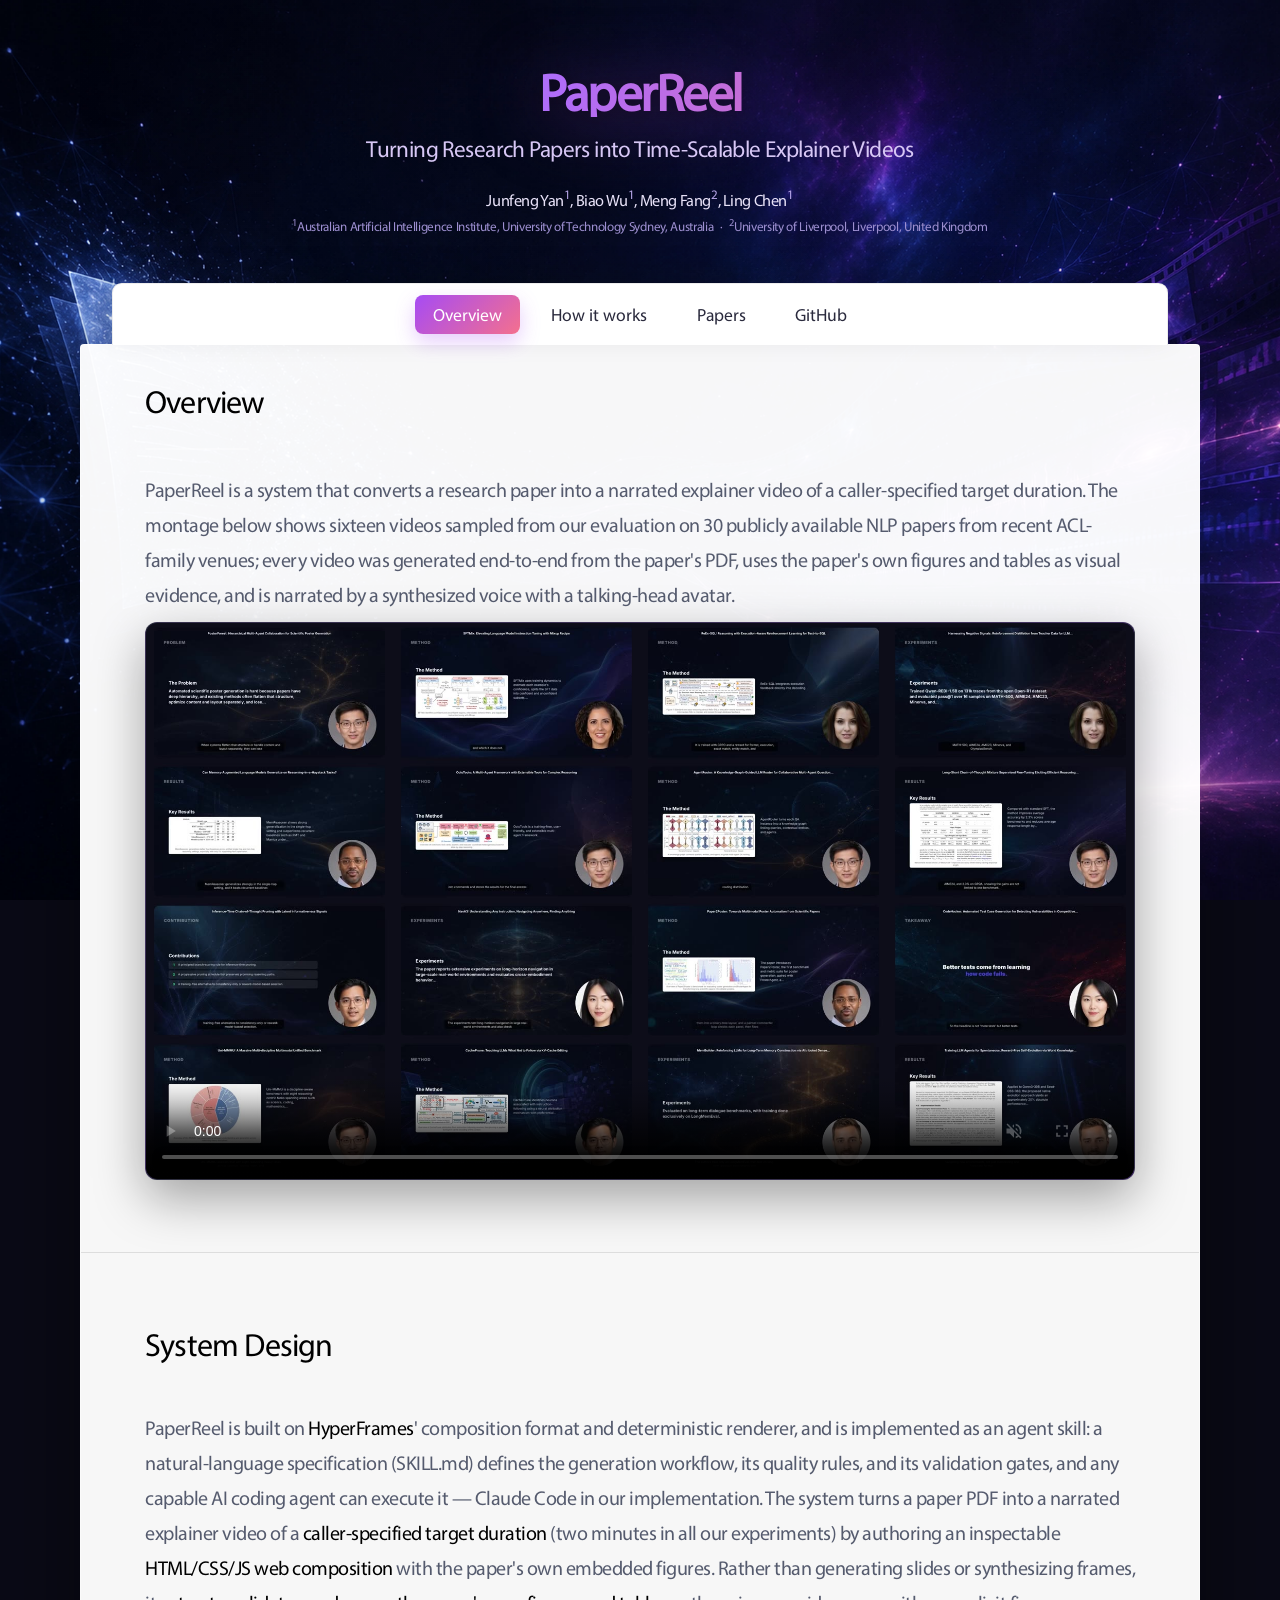
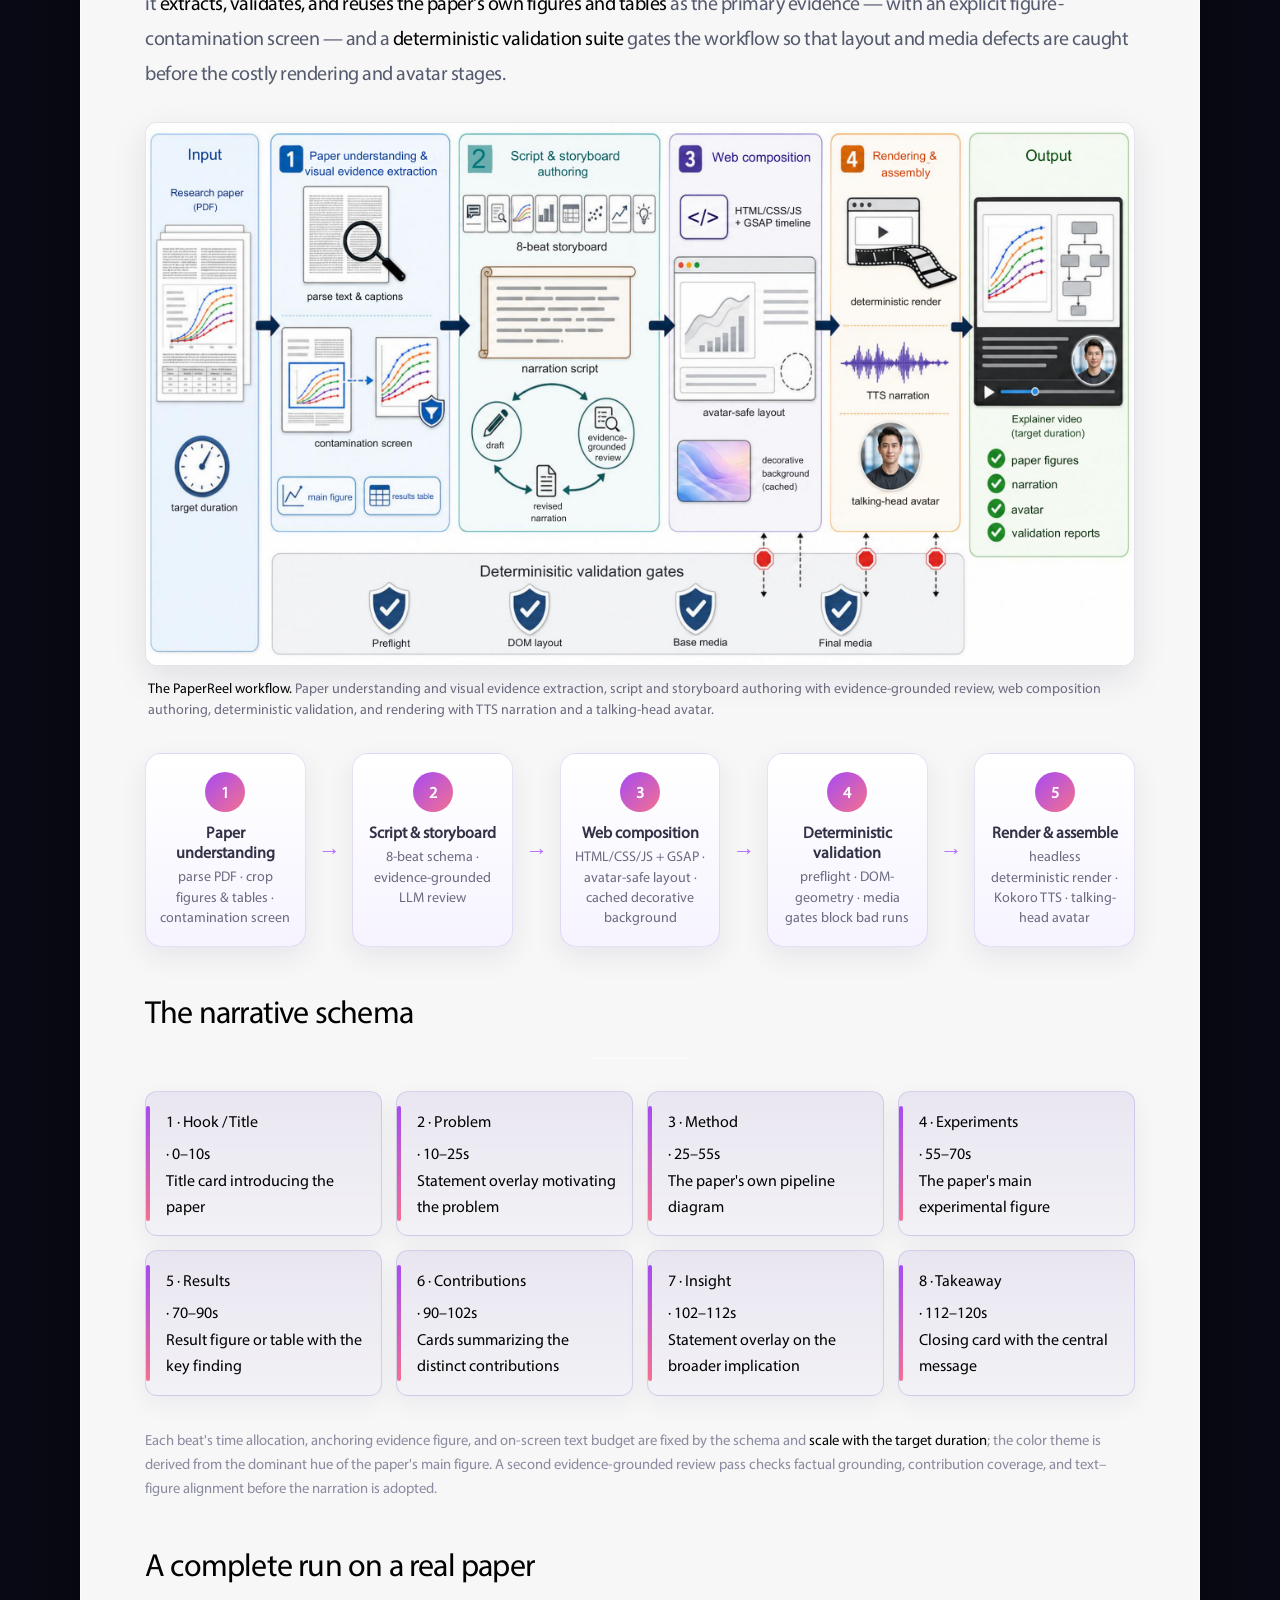
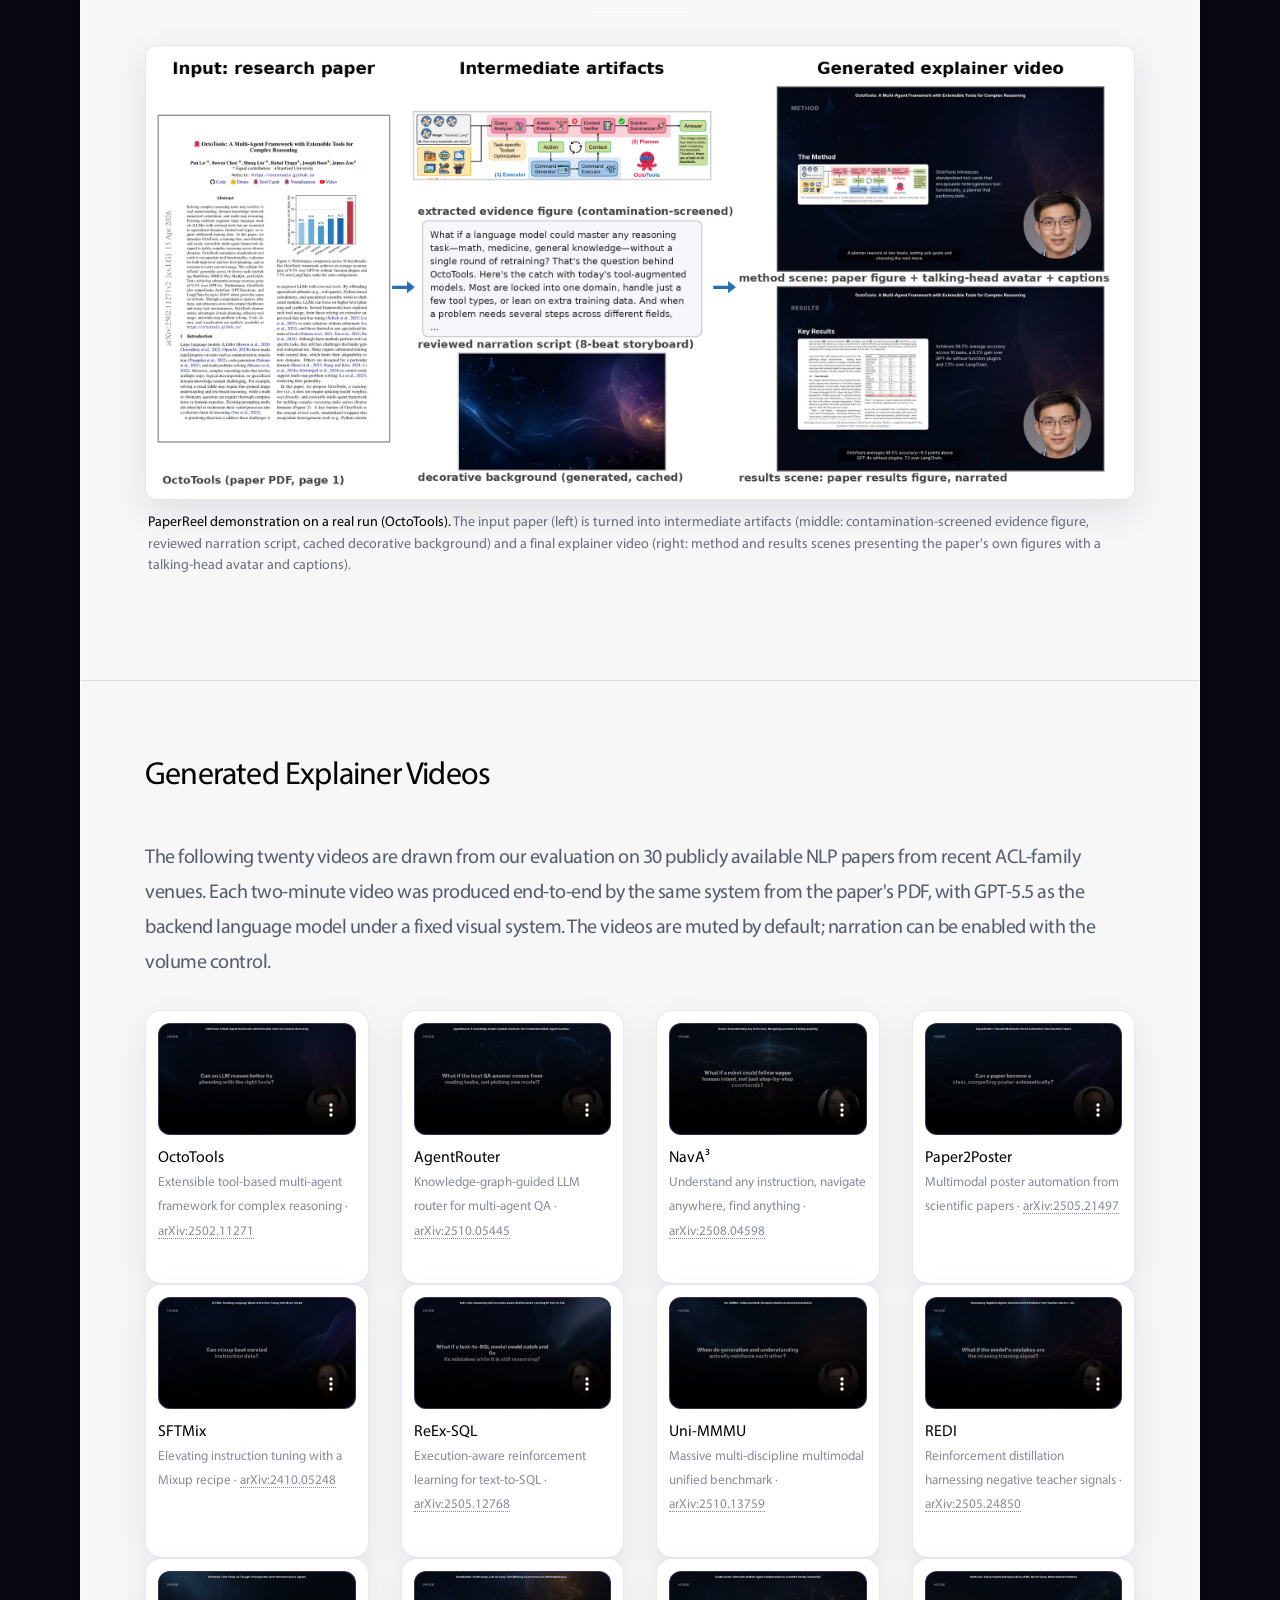
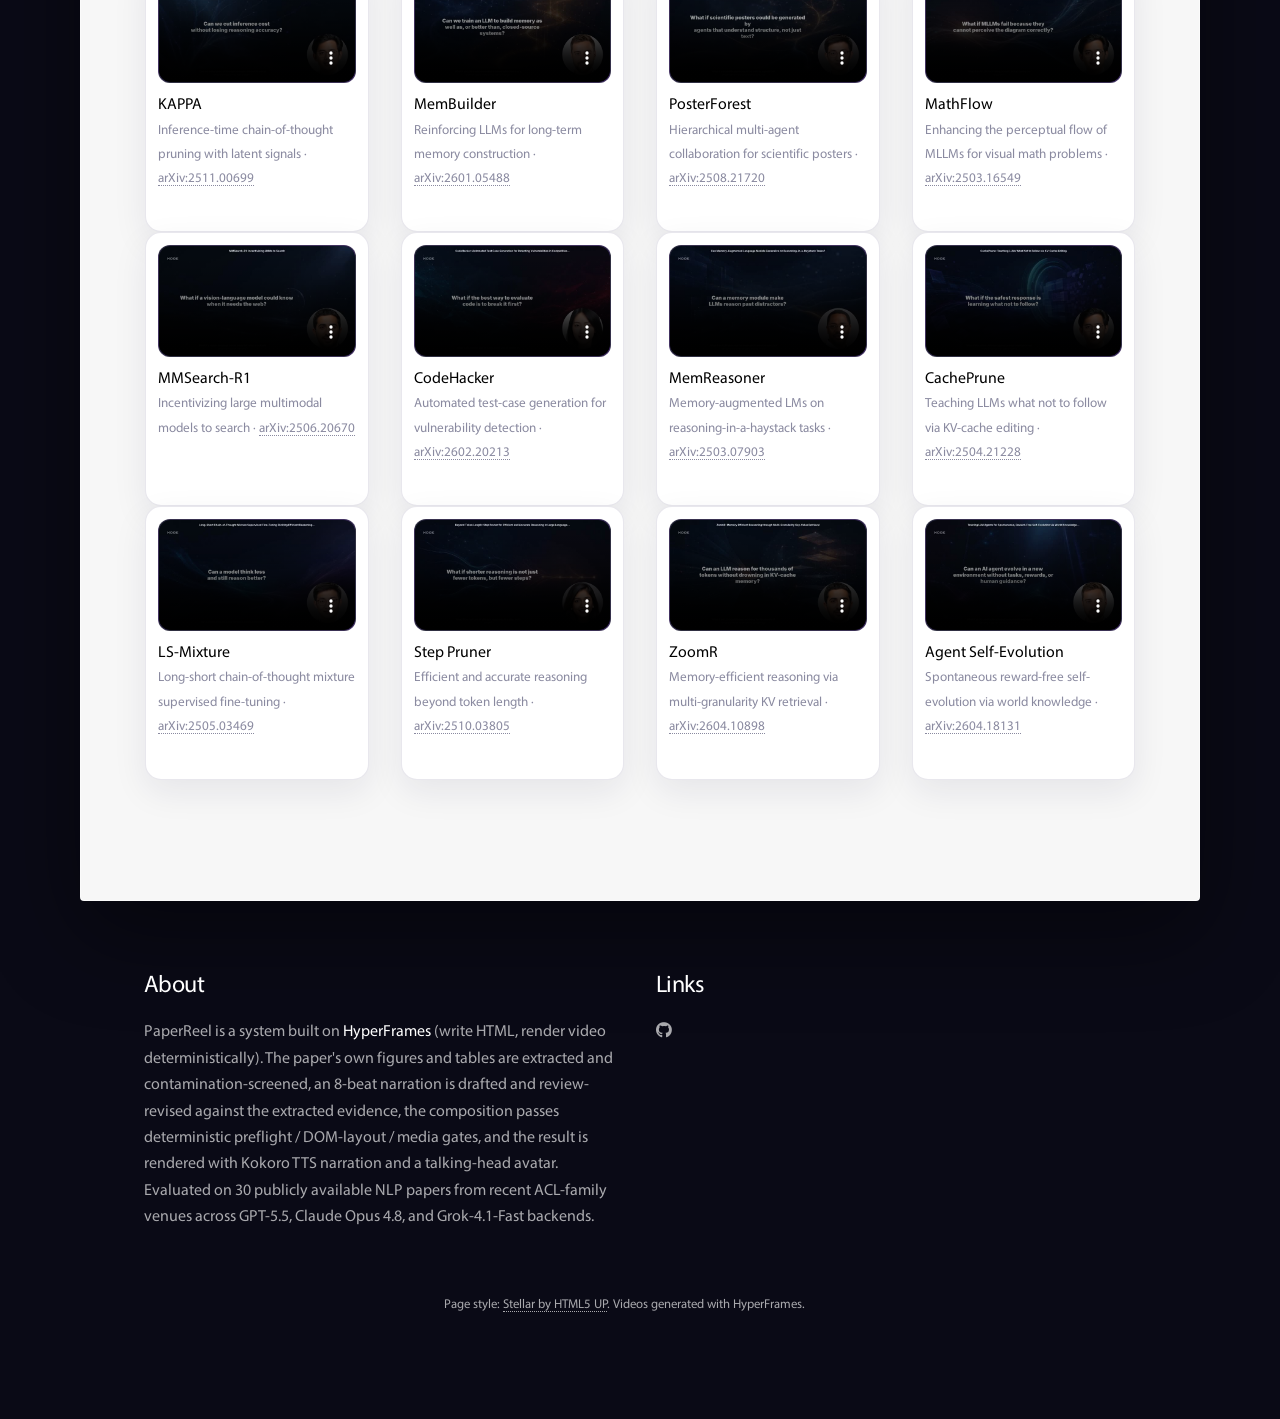
==== commit 1d81ece5: "Freeze nav metrics across scroll states to eliminate resize jank Co-Authored-By: Claude Fable 5 <nor" ====
--- a/index.html
+++ b/index.html
@@ -53,14 +53,22 @@
             border:1px solid rgba(255,255,255,.28); color:#f4f6fb; font-size:.8em; letter-spacing:.04em;
             text-decoration:none; }
         #header .badges a:hover { background:rgba(255,255,255,.12); }
-        /* nav: seated on the content card, pins to viewport top on scroll */
+        /* nav: seated on the content card, pins to viewport top on scroll.
+           The template animates padding/font-size when JS toggles .alt on scroll,
+           which causes a janky resize — freeze both states to identical metrics. */
         #nav, #nav.alt {
             position:-webkit-sticky !important; position:sticky !important; top:0 !important;
             z-index:10000;
             width:70em; max-width:calc(100% - 4em); margin:0 auto -1px;
             background:#ffffff; border:1px solid rgba(0,0,0,.07); border-bottom:0;
             box-shadow:0 -10px 30px rgba(0,0,0,.12);
-            border-radius:.6em .6em 0 0; padding:.7em 1em;
+            border-radius:.6em .6em 0 0;
+            padding:.7em 1em !important;
+            transition:none !important;
+        }
+        #nav ul li, #nav.alt ul li { margin:0 .35em !important; transition:none !important; }
+        #nav ul li a, #nav.alt ul li a {
+            font-size:1.1em !important; padding:0 1em !important; transition:none !important;
         }
         #nav ul li a { color:#2a2a3d !important; opacity:1 !important; }
         #nav ul li a:hover { background:rgba(166,75,244,.12); }
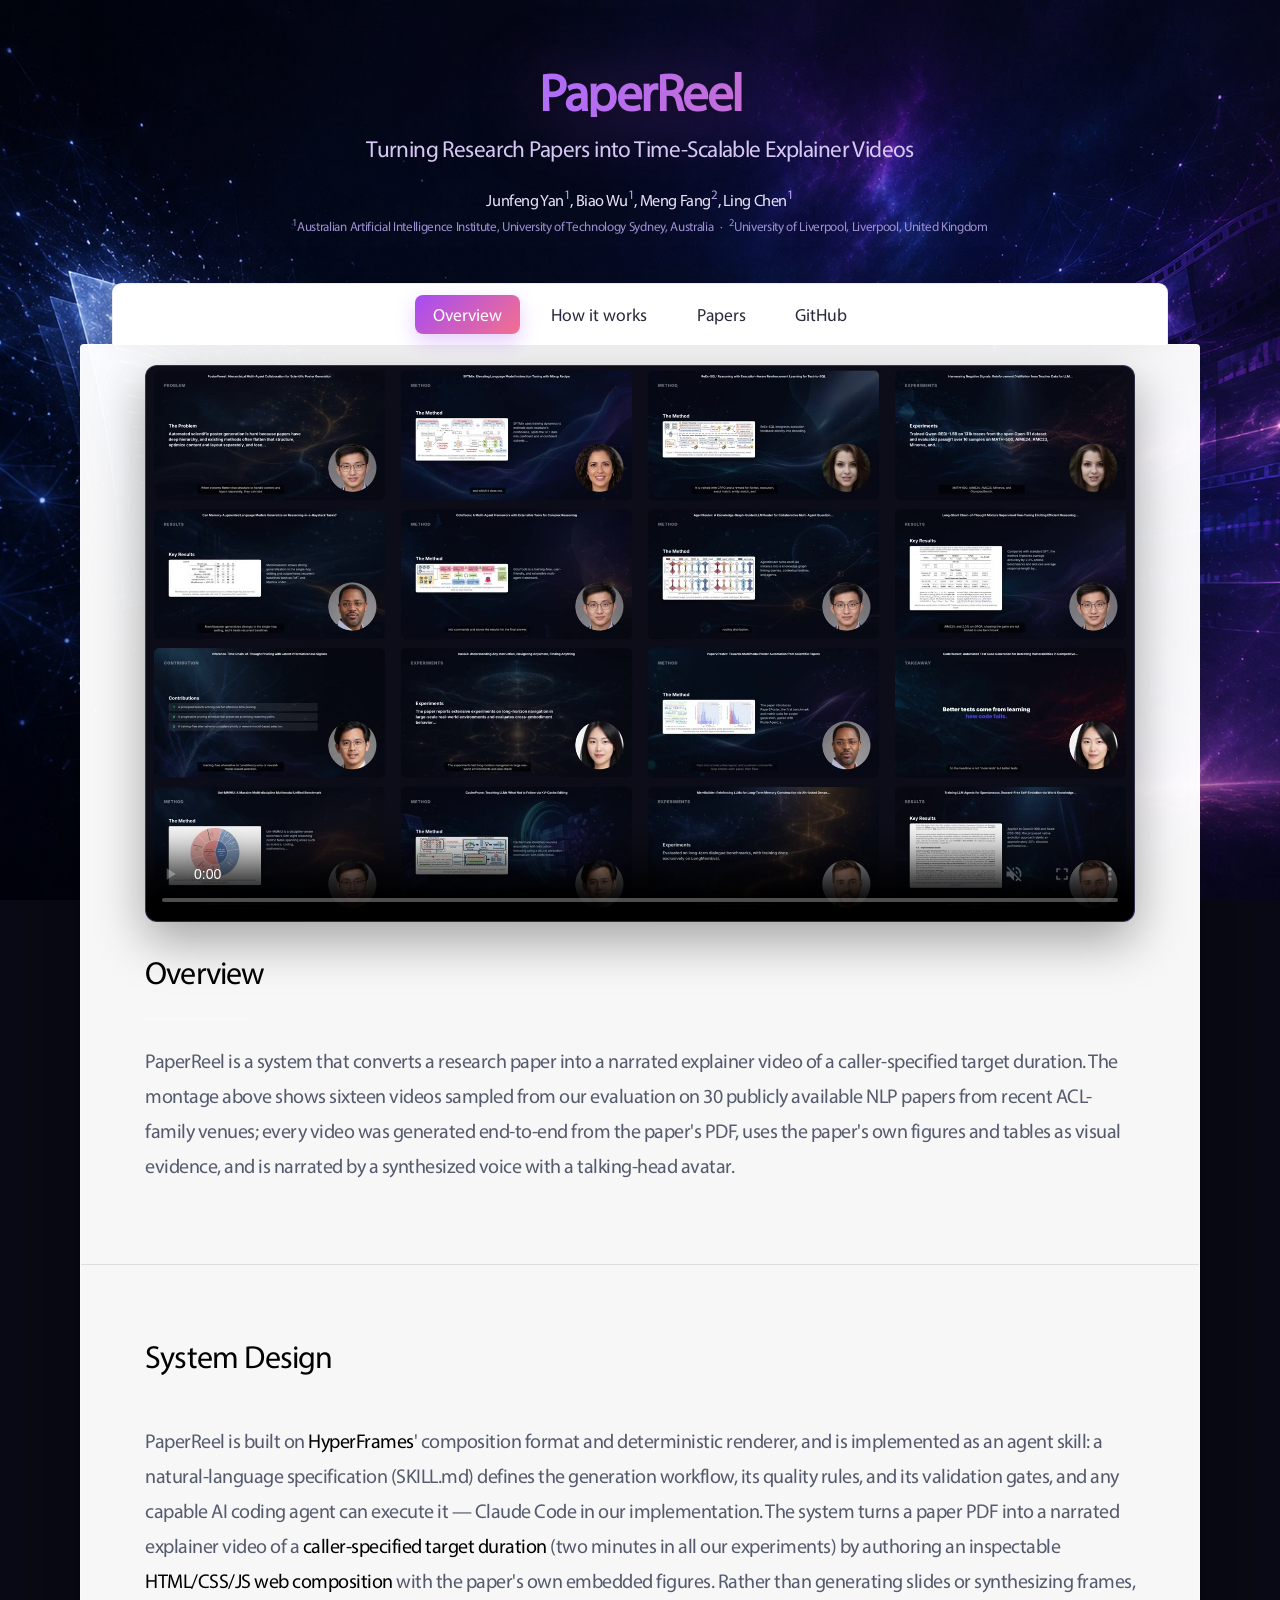
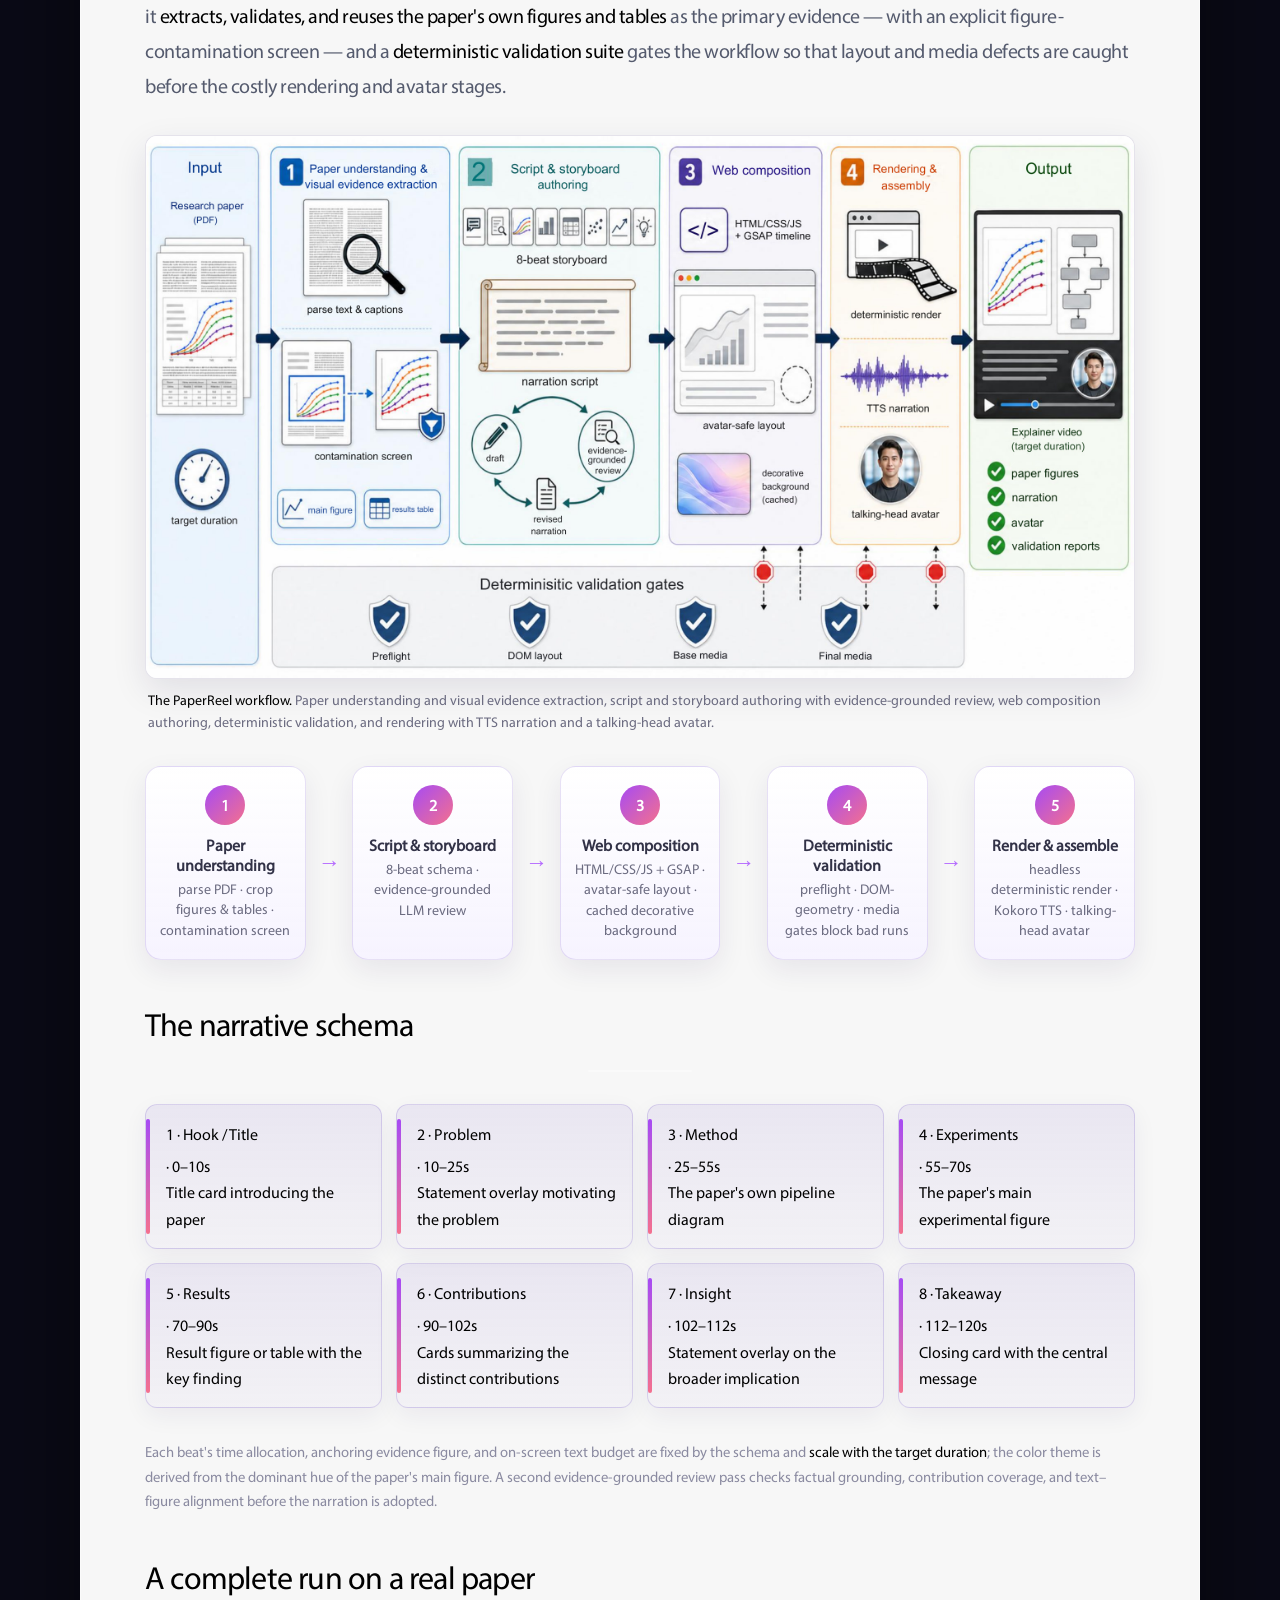
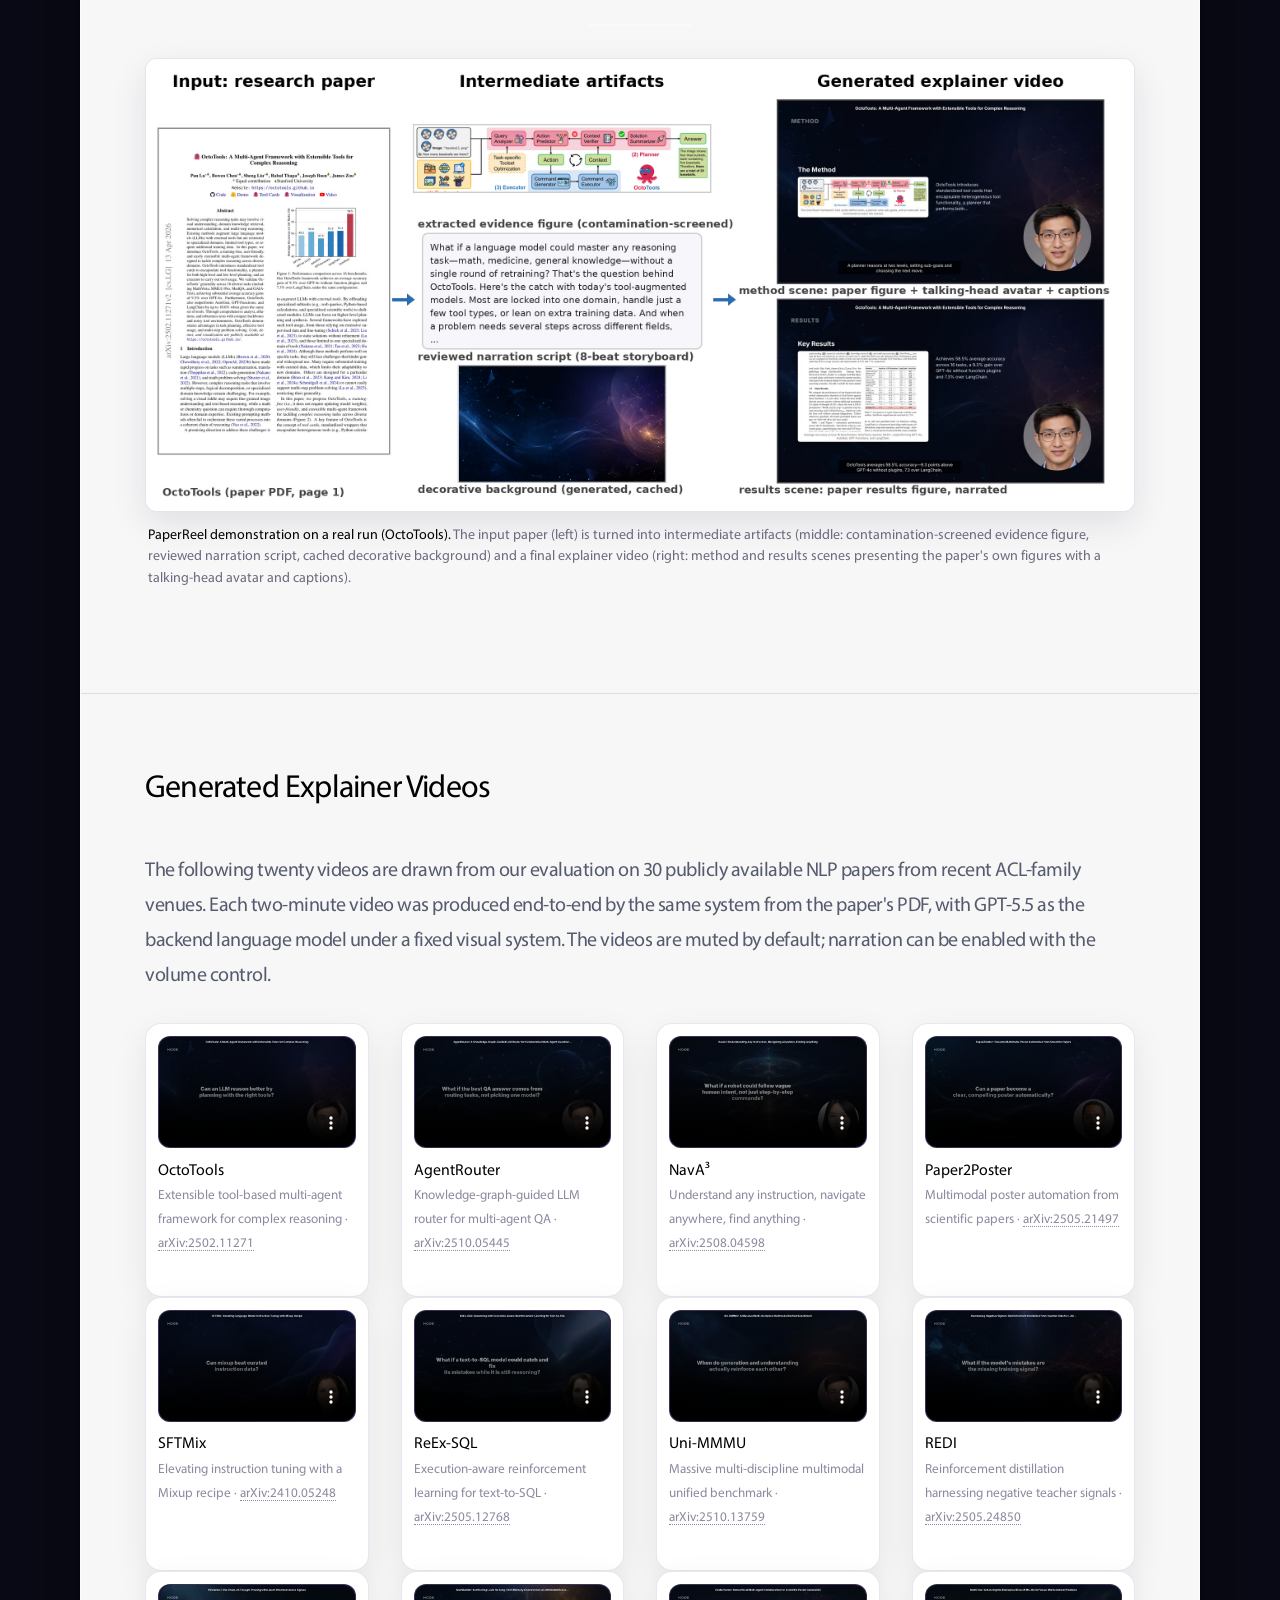
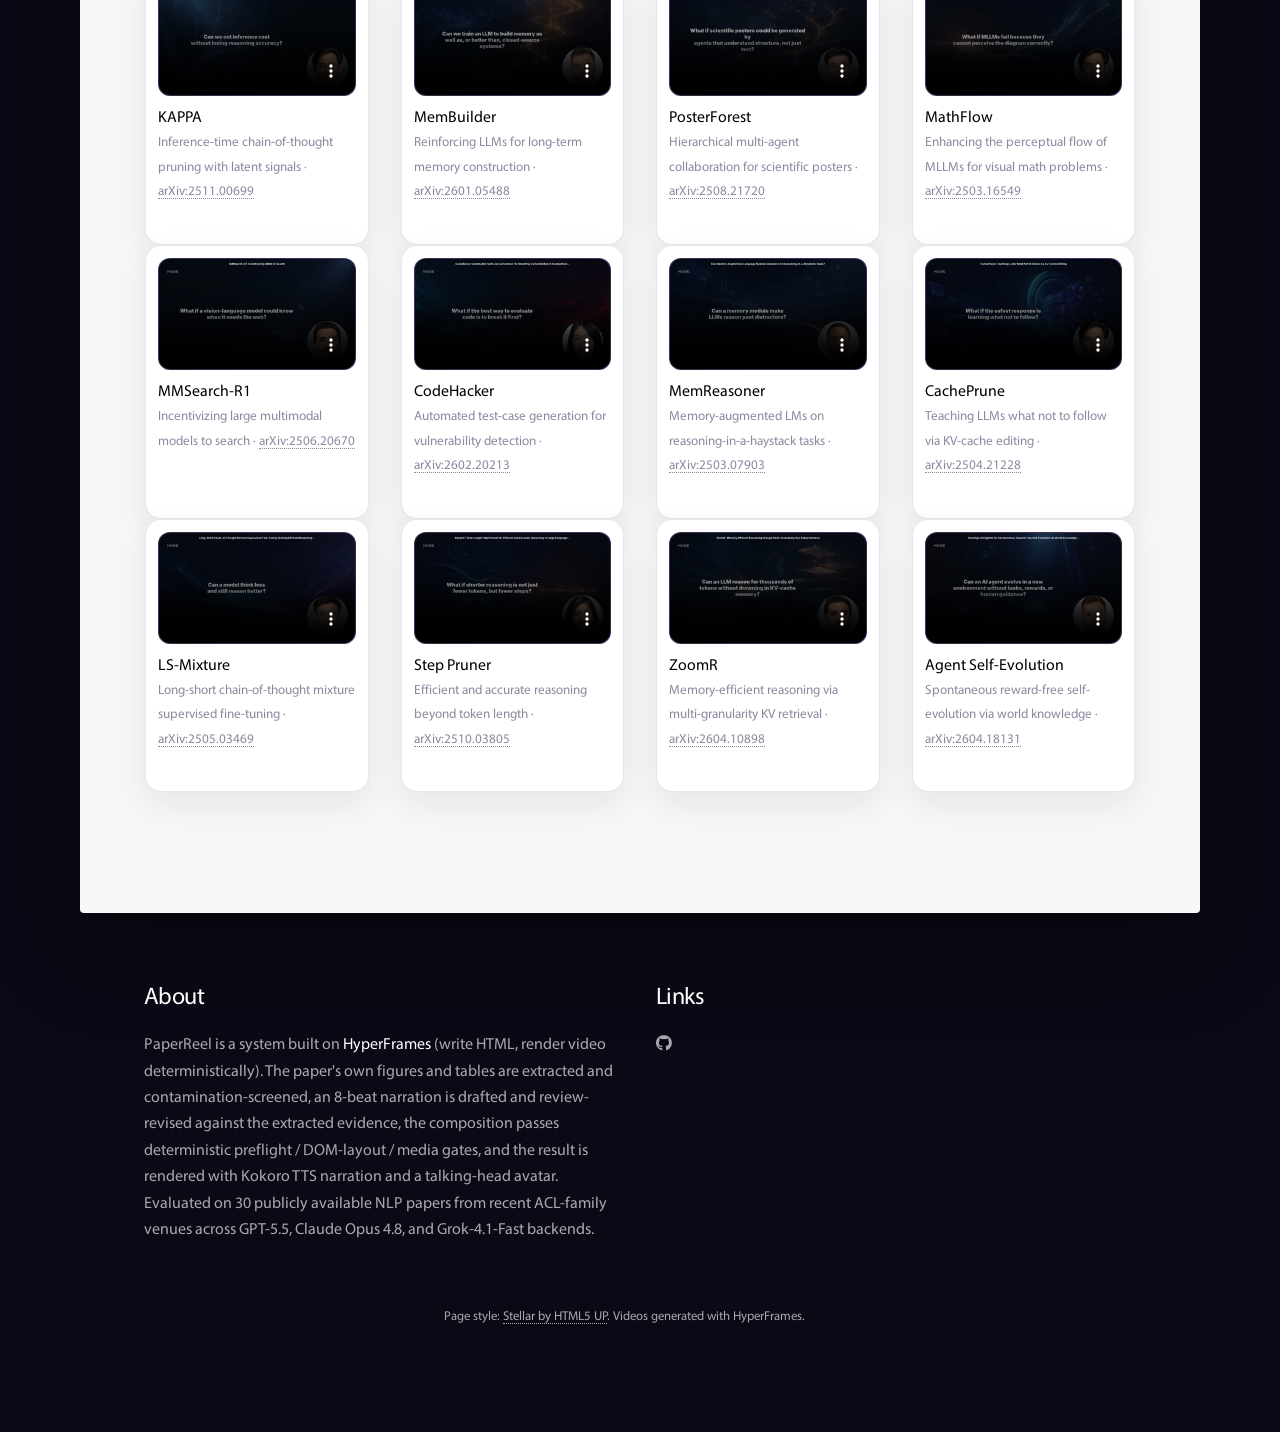
==== commit 7a569c94: "Montage video directly under nav, Overview text follows (MineDojo layout) Co-Authored-By: Claude Fab" ====
--- a/index.html
+++ b/index.html
@@ -75,7 +75,7 @@
         #nav ul li a.active { background:linear-gradient(135deg,#a64bf4,#f4708e); color:#fff !important;
             box-shadow:0 8px 20px rgba(166,75,244,.28); }
         #nav + #main { padding-top:0 !important; margin-top:0; }
-        #main > .main:first-child { padding-top:2em; }
+        #main > .main:first-child { padding-top:1.2em; }
         /* content card + section rhythm */
         #main { background:rgba(255,255,255,.97);
             box-shadow:0 32px 90px rgba(0,0,0,.45); border:1px solid rgba(255,255,255,.55); }
@@ -159,21 +159,21 @@
         <!-- Hero -->
         <section id="intro" class="main">
             <div class="content">
+                <div class="vidwrap" style="margin-bottom:1.6em">
+                    <video controls loop autoplay muted playsinline poster="assets/hero/hero_poster.jpg">
+                        <source src="assets/hero/hero_mosaic.mp4" type="video/mp4">
+                    </video>
+                </div>
                 <header class="major" style="margin-bottom:.6em">
                     <h2 style="text-align:left;">Overview</h2>
                     <p class="section-lede">
                         PaperReel is a system that converts a research paper into a narrated explainer
-                        video of a caller-specified target duration. The montage below shows sixteen videos
+                        video of a caller-specified target duration. The montage above shows sixteen videos
                         sampled from our evaluation on 30 publicly available NLP papers from recent ACL-family
                         venues; every video was generated end-to-end from the paper's PDF, uses the paper's own
                         figures and tables as visual evidence, and is narrated by a synthesized voice with a
                         talking-head avatar.</p>
                 </header>
-                <div class="vidwrap">
-                    <video controls loop autoplay muted playsinline poster="assets/hero/hero_poster.jpg">
-                        <source src="assets/hero/hero_mosaic.mp4" type="video/mp4">
-                    </video>
-                </div>
             </div>
         </section>
 
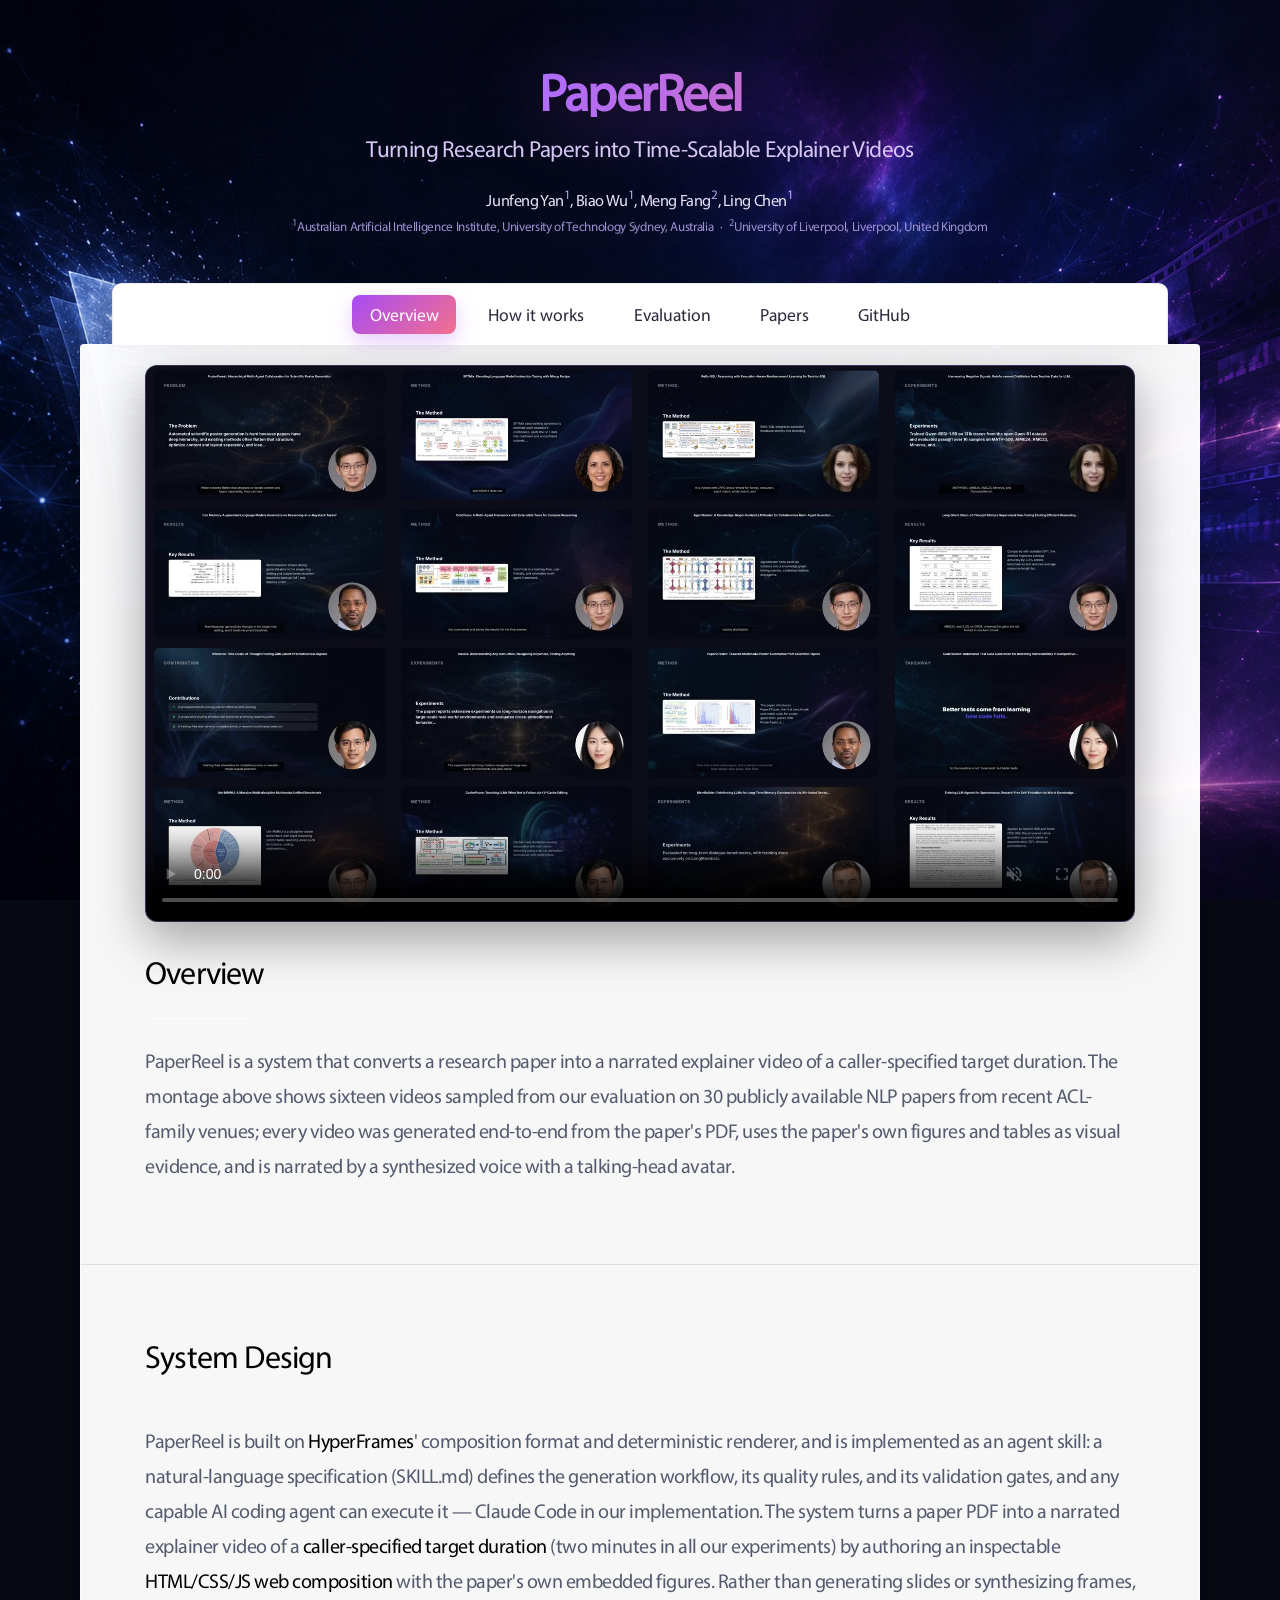
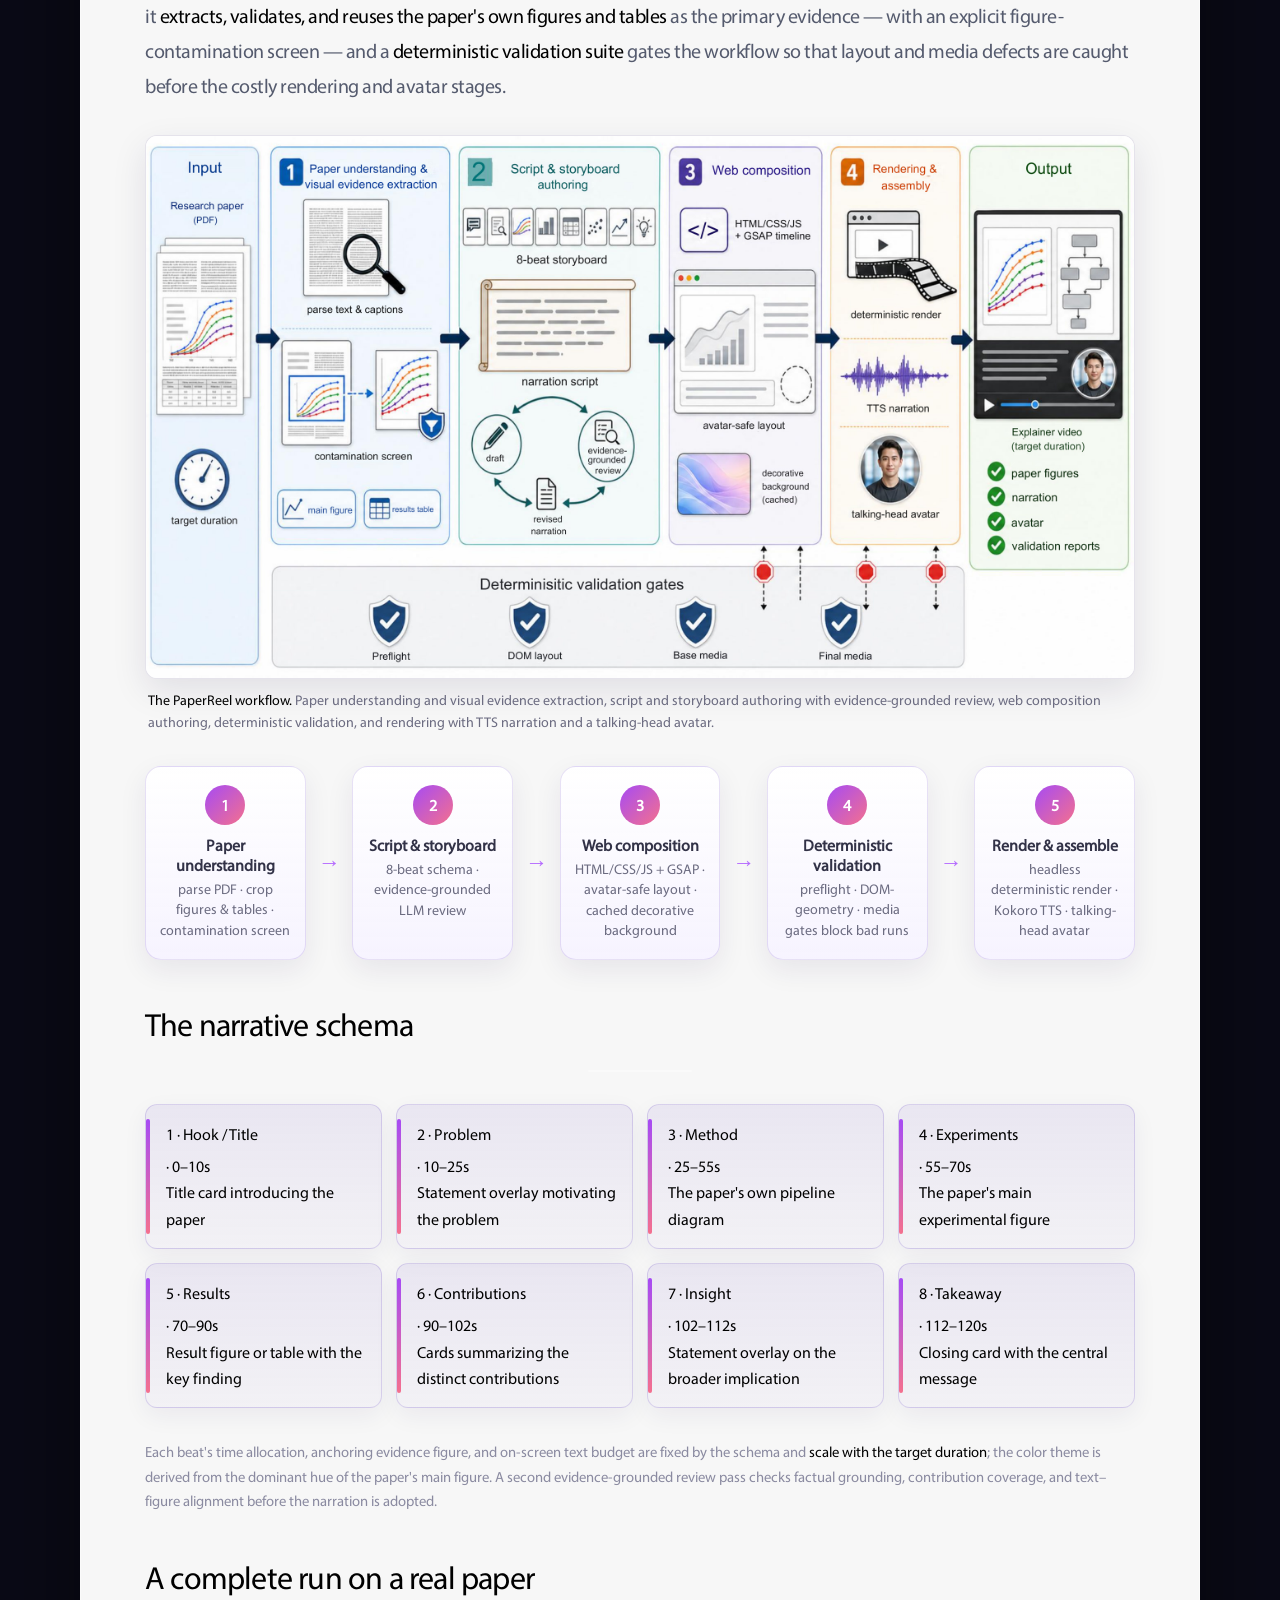
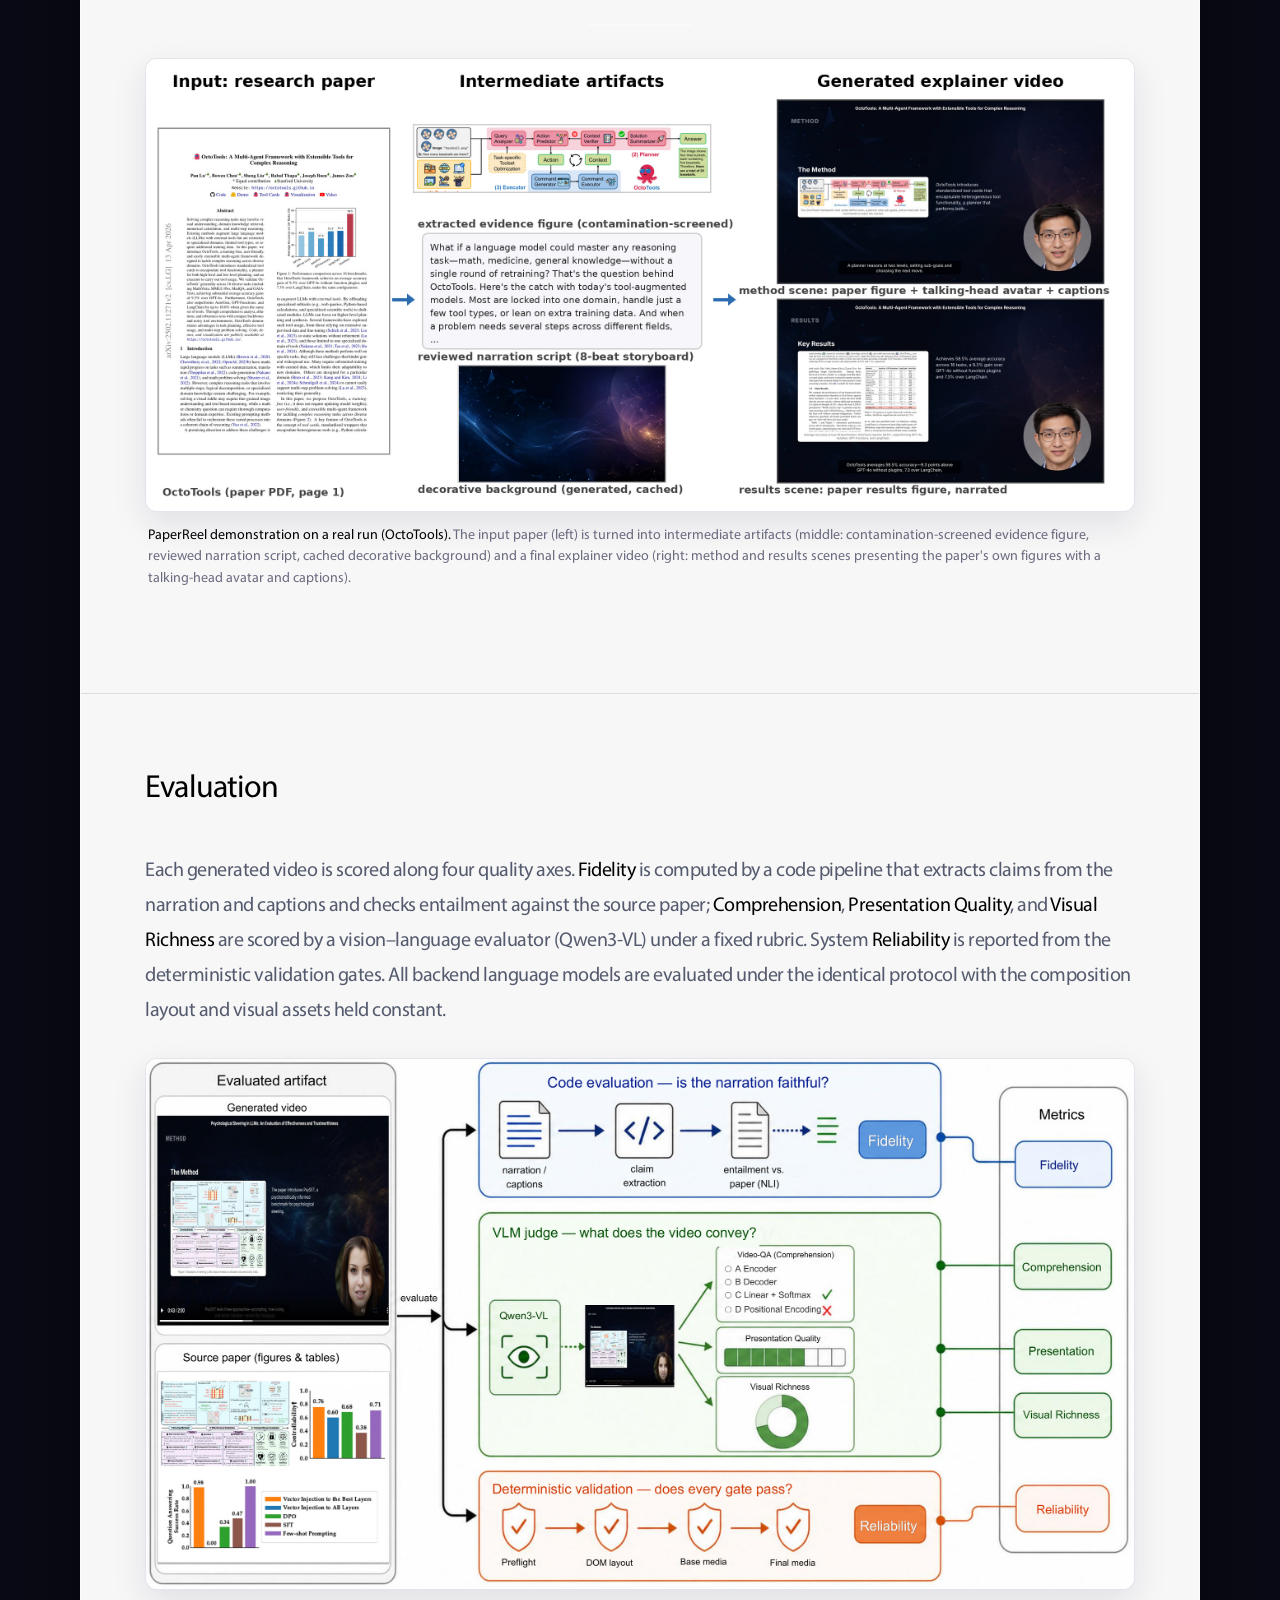
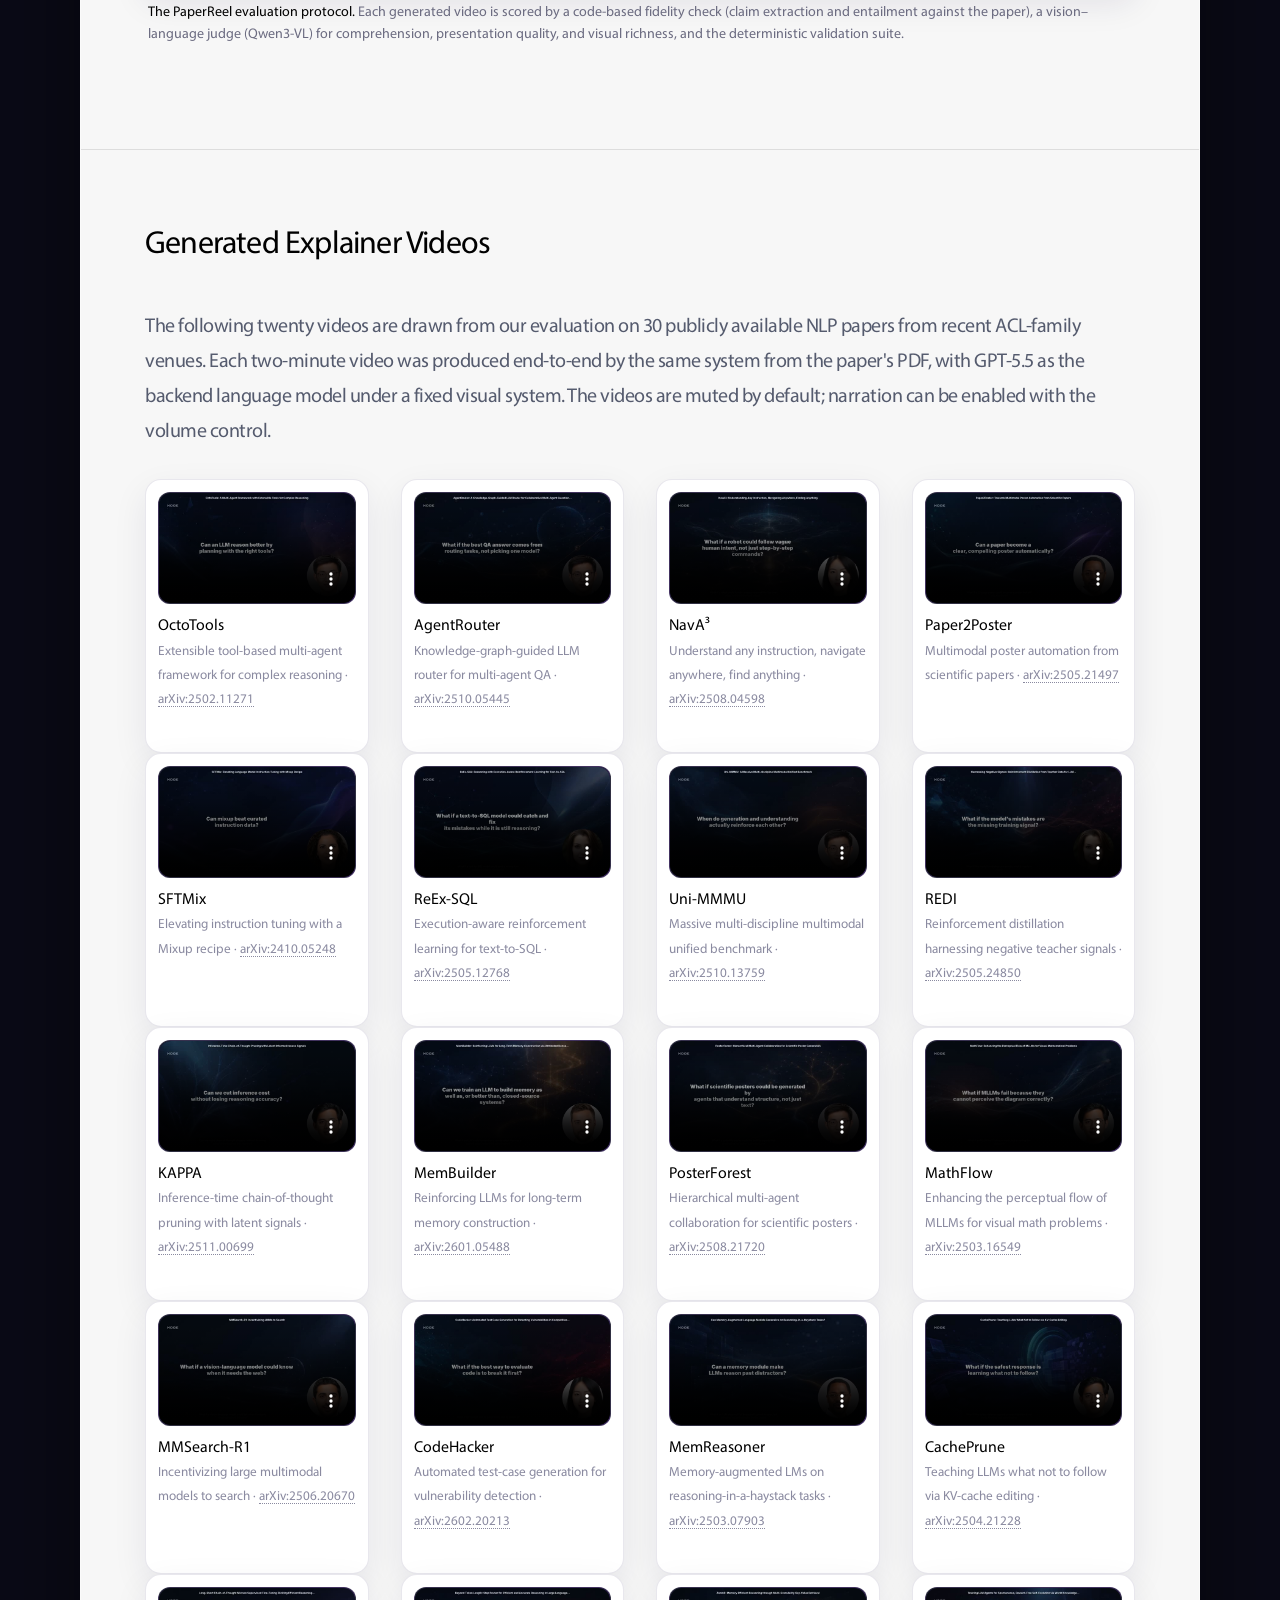
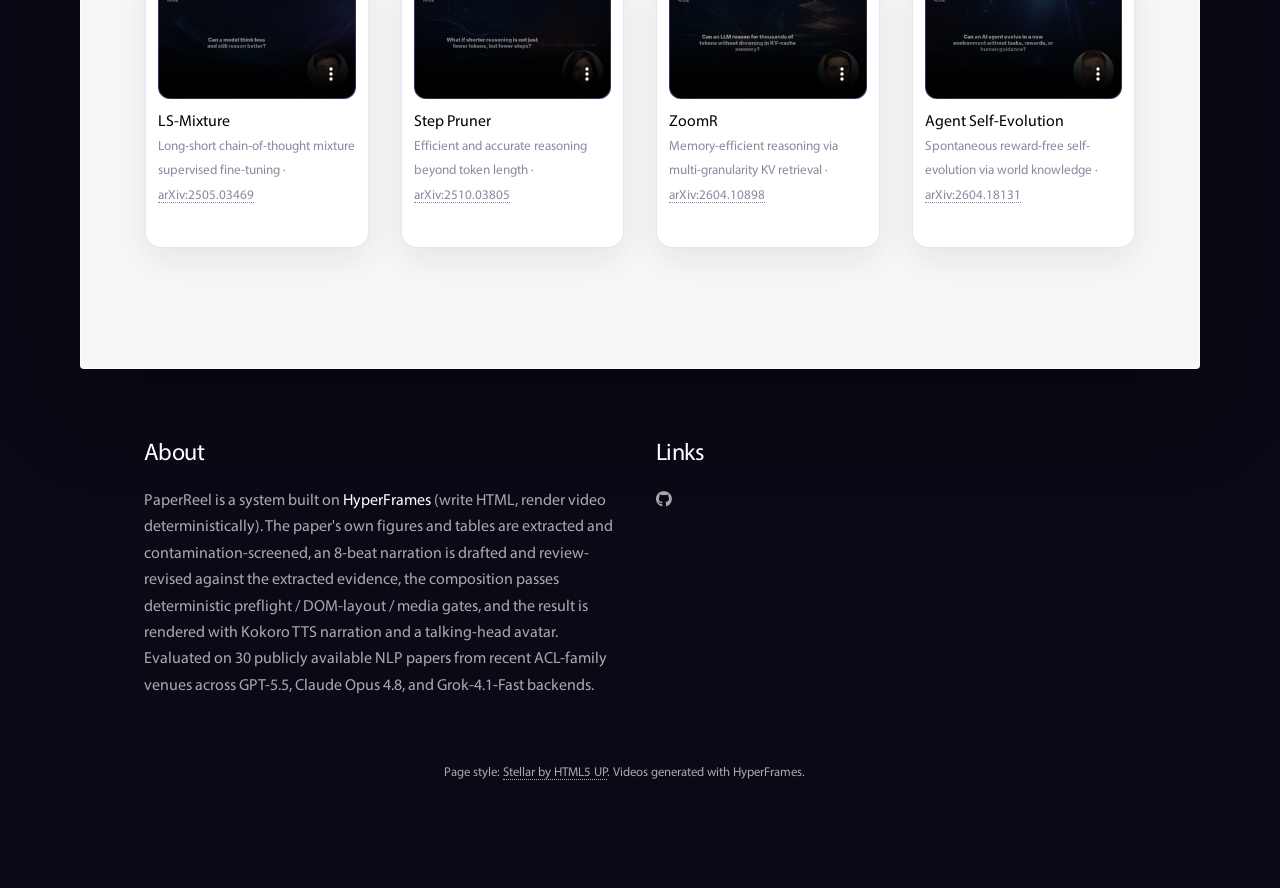
==== commit b990ec7a: "Add Evaluation section with paper Figure 2 (evaluation protocol) Co-Authored-By: Claude Fable 5 <nor" ====
--- a/index.html
+++ b/index.html
@@ -148,6 +148,7 @@
         <ul>
             <li><a href="#intro" class="active">Overview</a></li>
             <li><a href="#how">How it works</a></li>
+            <li><a href="#eval">Evaluation</a></li>
             <li><a href="#papers">Papers</a></li>
             <li><a href="https://github.com/MadMax3366/paper2video.github.io" target="_blank">GitHub</a></li>
         </ul>
@@ -248,6 +249,28 @@
             </div>
         </section>
 
+        <!-- Evaluation -->
+        <section id="eval" class="main special">
+            <header class="major">
+                <h1 style="text-align:left;">Evaluation</h1>
+                <p class="section-lede">
+                    Each generated video is scored along four quality axes. <b>Fidelity</b> is computed by a
+                    code pipeline that extracts claims from the narration and captions and checks entailment
+                    against the source paper; <b>Comprehension</b>, <b>Presentation Quality</b>, and
+                    <b>Visual Richness</b> are scored by a vision&ndash;language evaluator (Qwen3-VL) under a
+                    fixed rubric. System <b>Reliability</b> is reported from the deterministic validation
+                    gates. All backend language models are evaluated under the identical protocol with the
+                    composition layout and visual assets held constant.</p>
+            </header>
+            <div class="figwrap">
+                <img src="images/eval_fig.jpg" alt="The PaperReel evaluation protocol: each generated video is scored by a code-based fidelity check (claim extraction and entailment against the paper), a vision-language judge (Qwen3-VL) for comprehension, presentation quality, and visual richness, and the deterministic validation suite."/>
+                <p class="figcap"><b>The PaperReel evaluation protocol.</b> Each generated video is scored by
+                    a code-based fidelity check (claim extraction and entailment against the paper), a
+                    vision&ndash;language judge (Qwen3-VL) for comprehension, presentation quality, and visual
+                    richness, and the deterministic validation suite.</p>
+            </div>
+        </section>
+
         <!-- Paper gallery -->
         <section id="papers" class="main special">
             <header class="major">
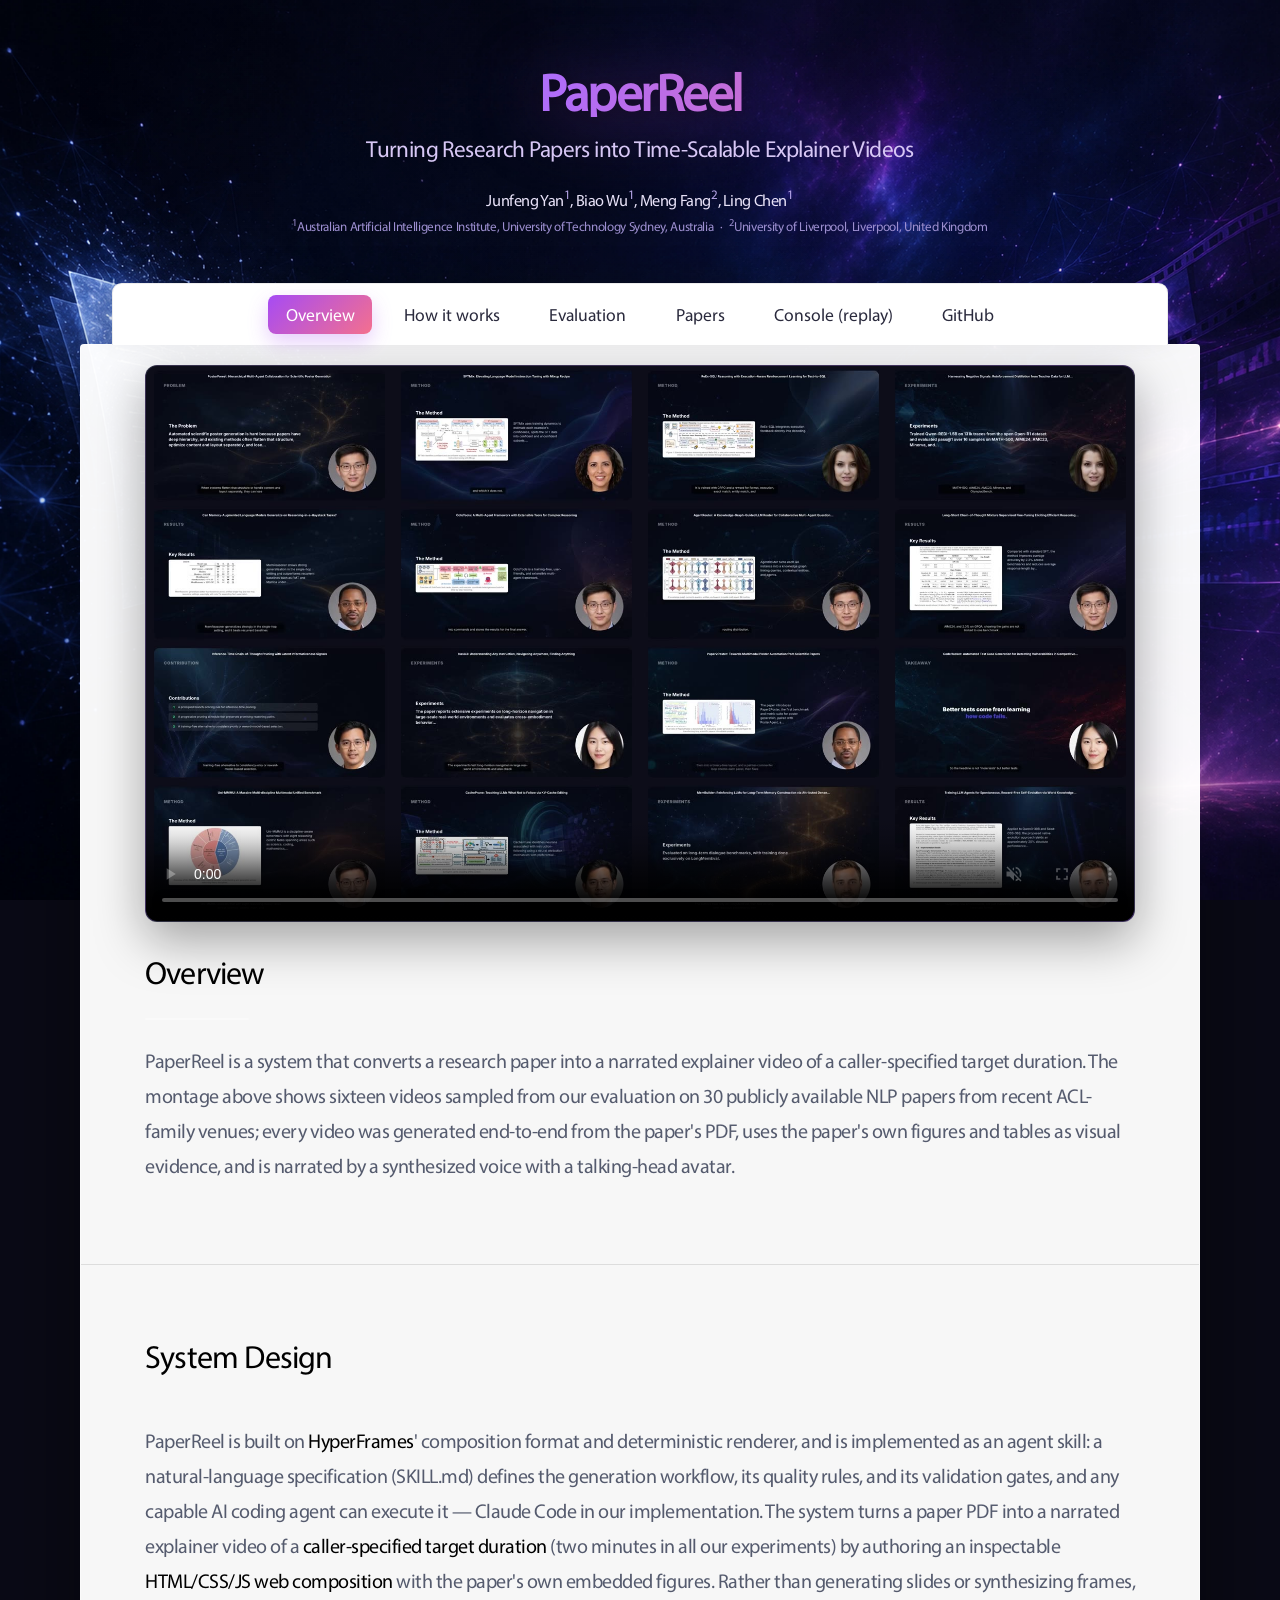
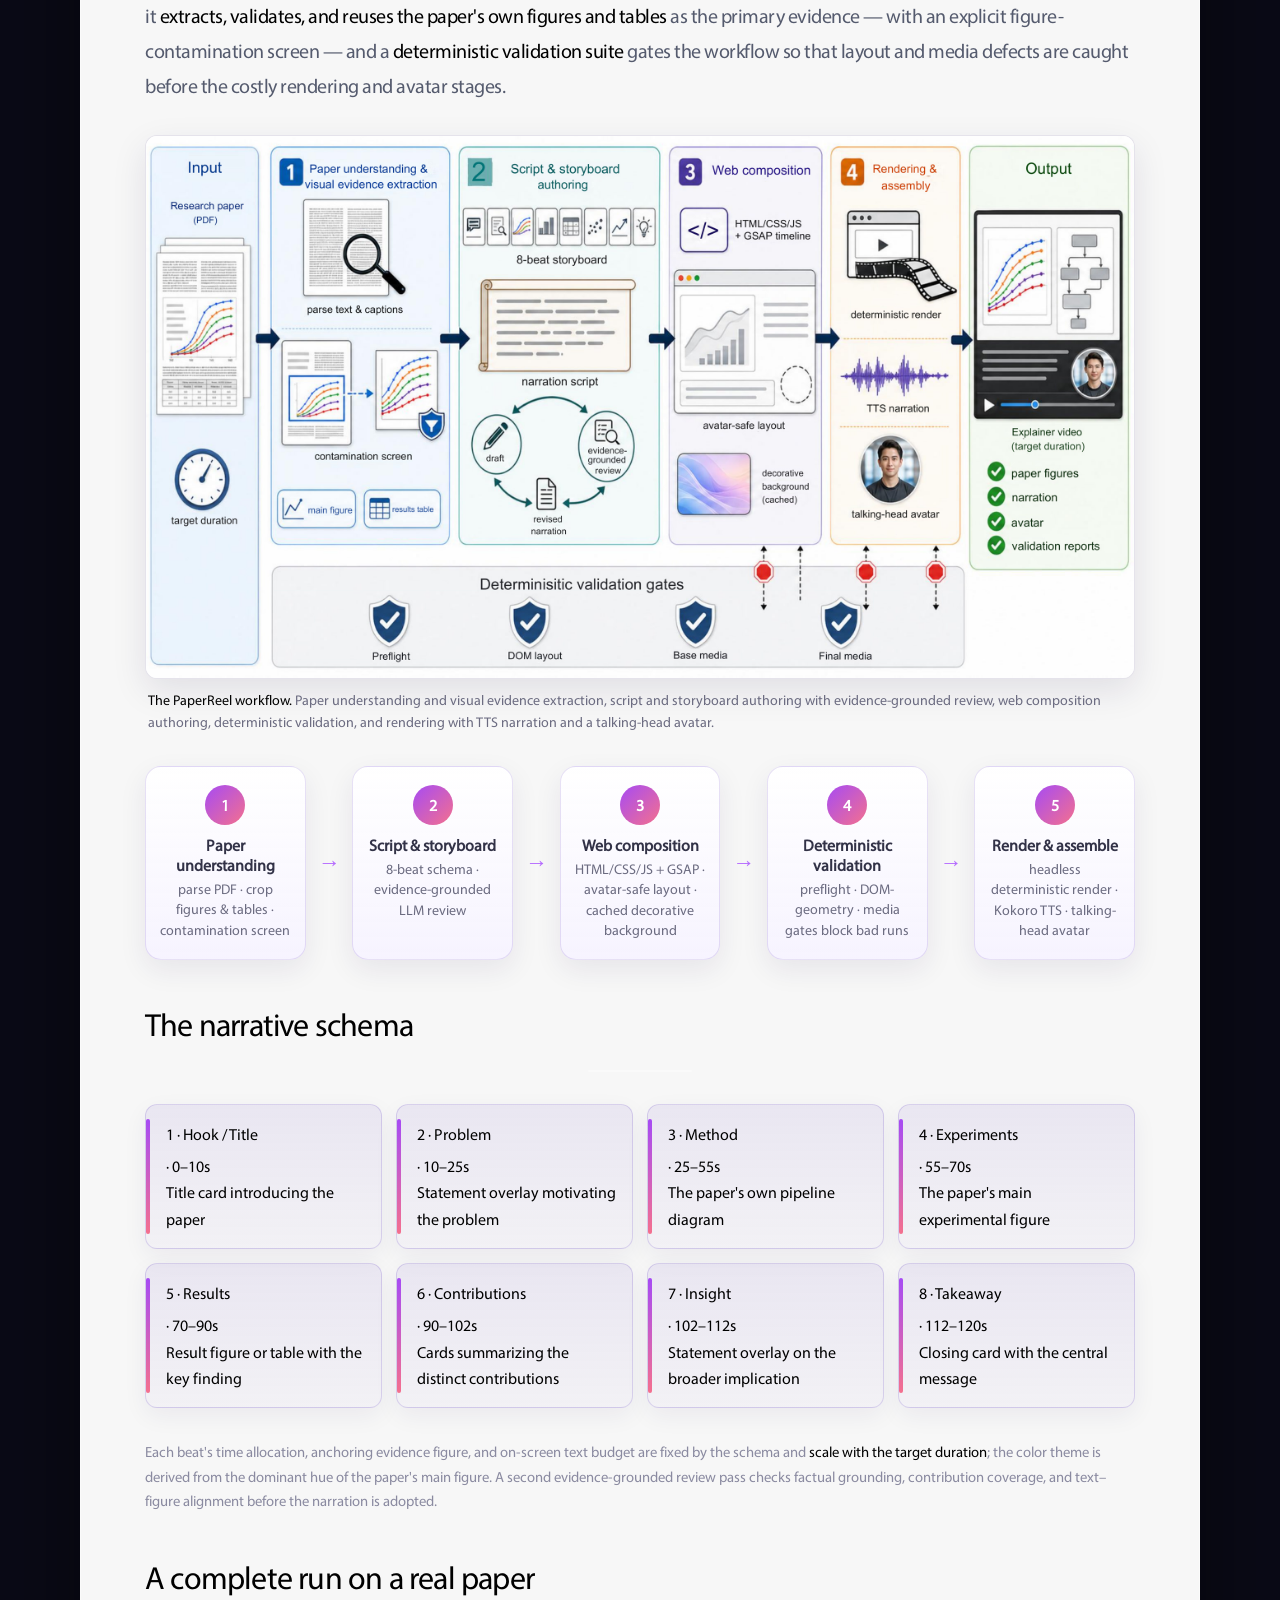
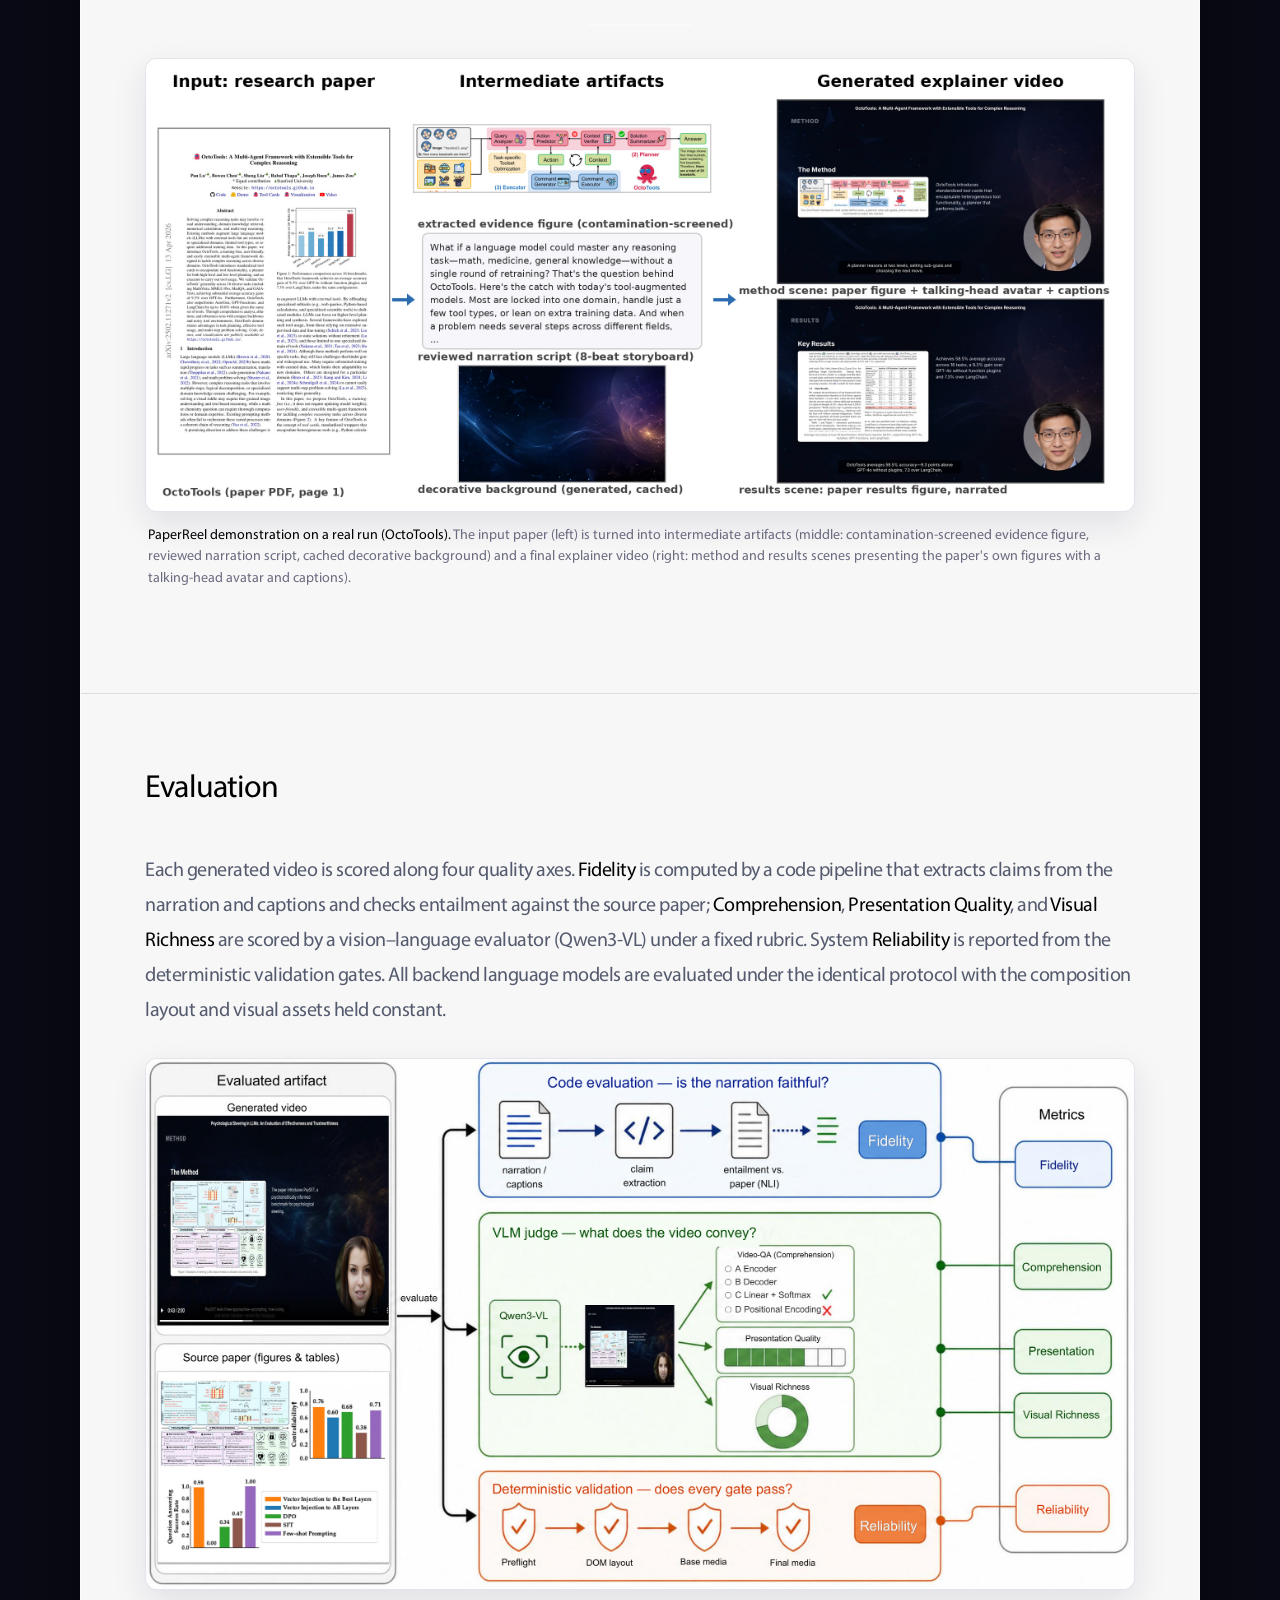
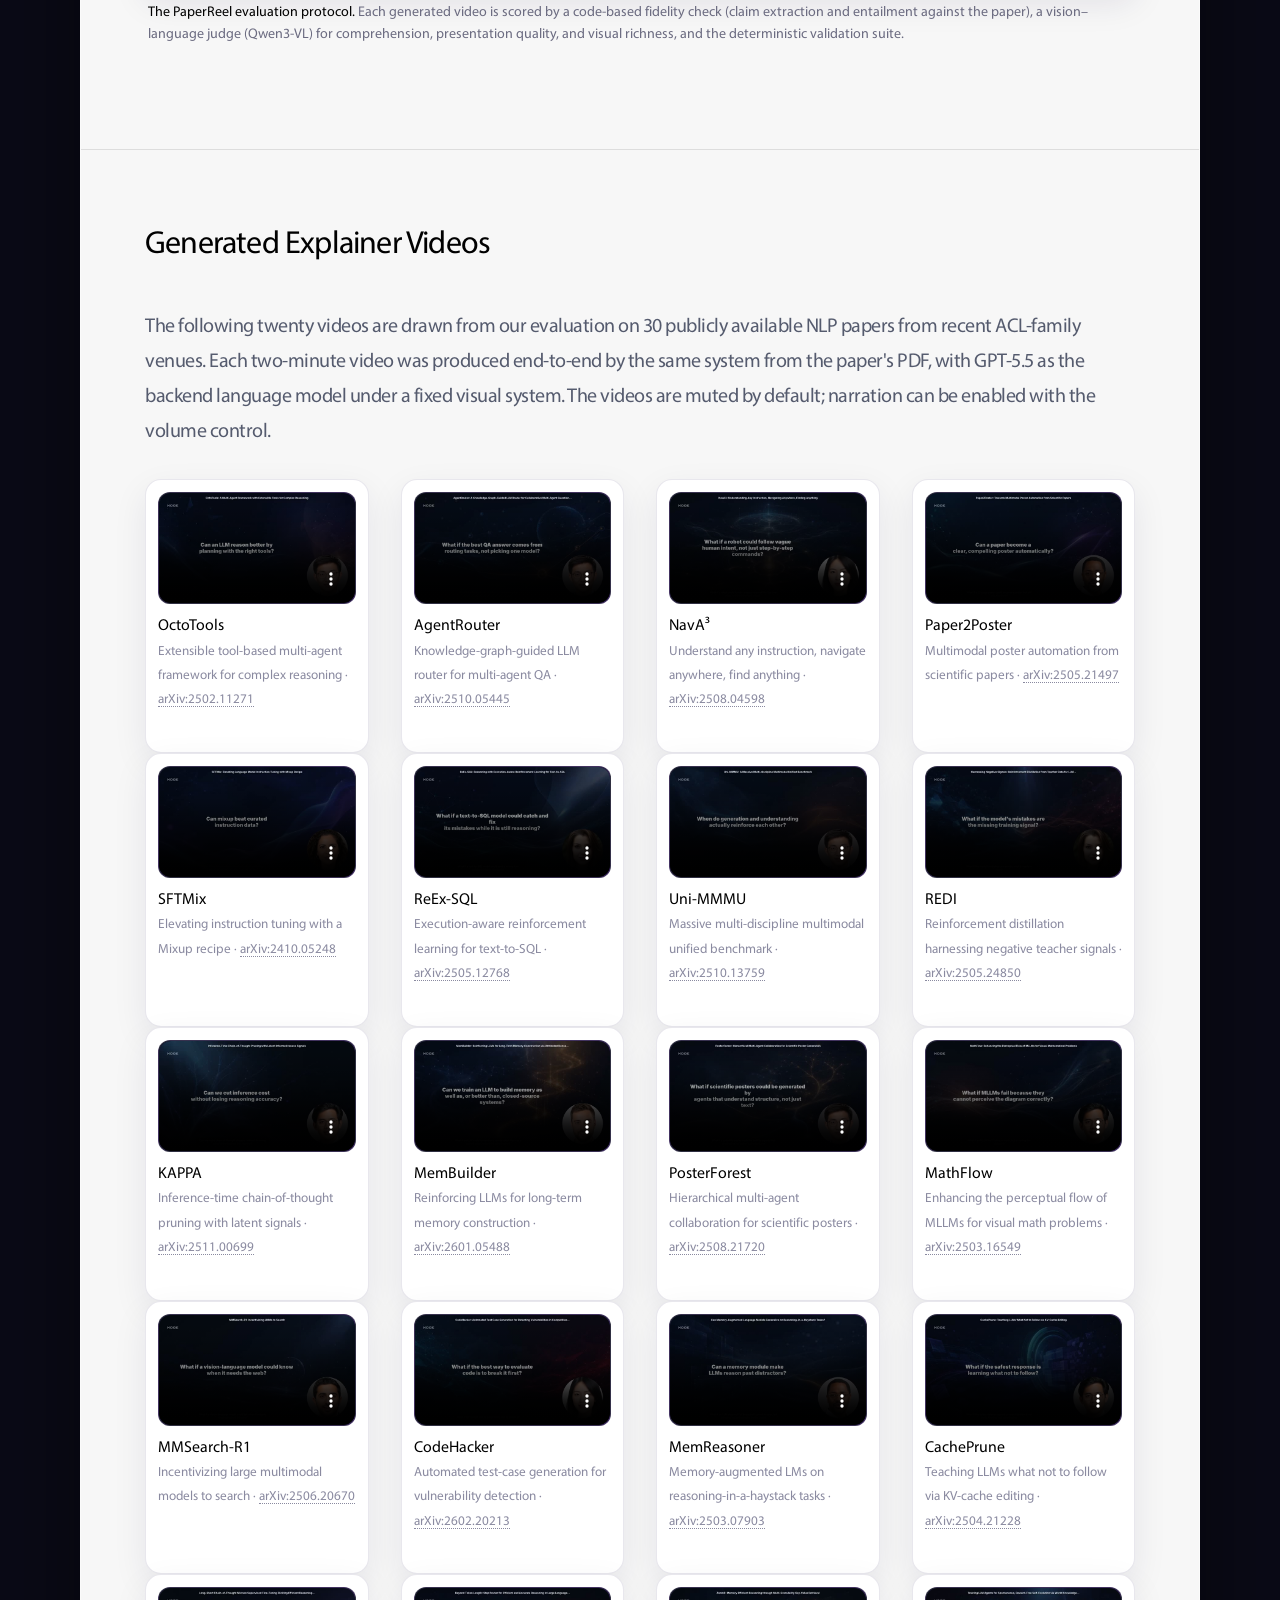
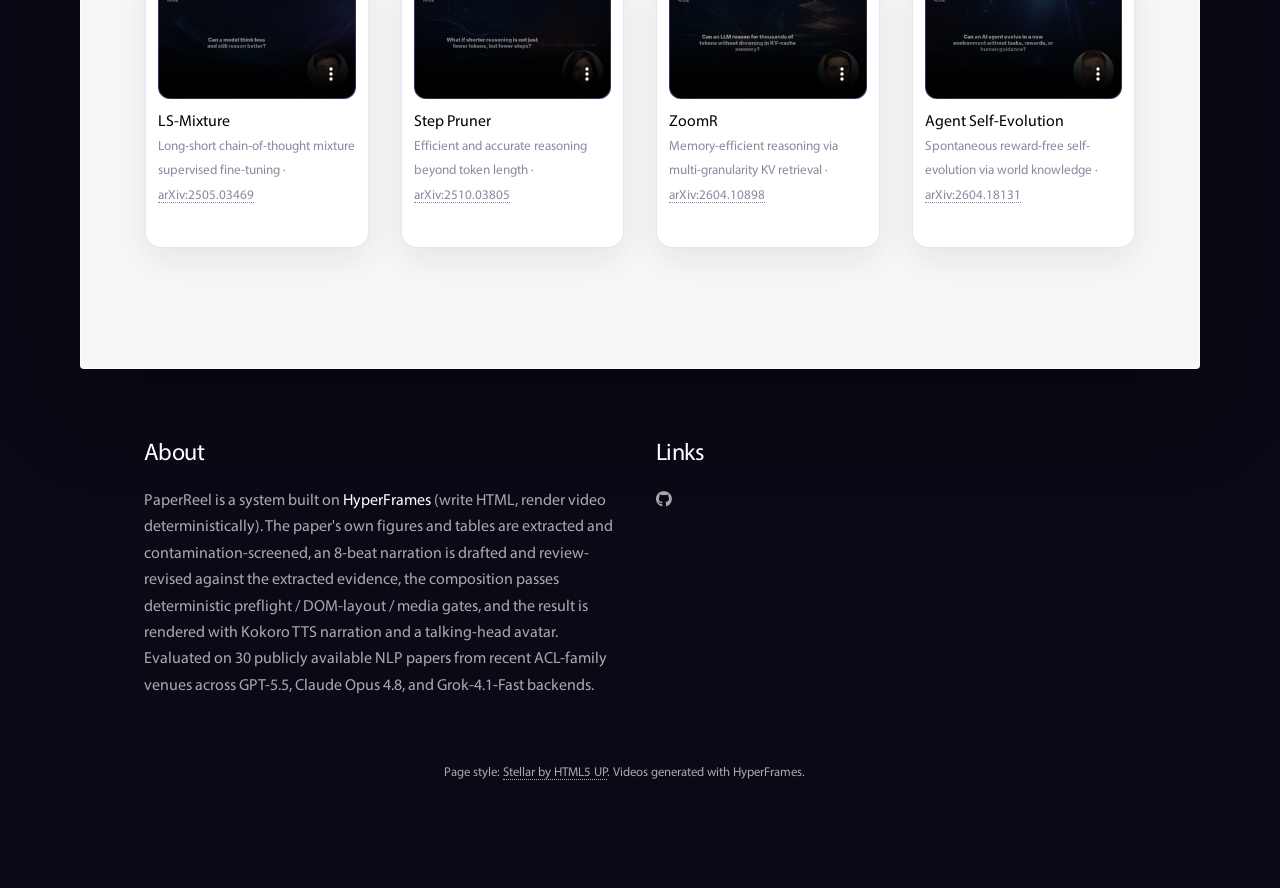
==== commit 74ca539f: "Console replay: static, backend-free replay of a real recorded run (nine-stage graph, artifacts, fin" ====
--- a/index.html
+++ b/index.html
@@ -150,6 +150,7 @@
             <li><a href="#how">How it works</a></li>
             <li><a href="#eval">Evaluation</a></li>
             <li><a href="#papers">Papers</a></li>
+            <li><a href="console/">Console (replay)</a></li>
             <li><a href="https://github.com/MadMax3366/paper2video.github.io" target="_blank">GitHub</a></li>
         </ul>
     </nav>
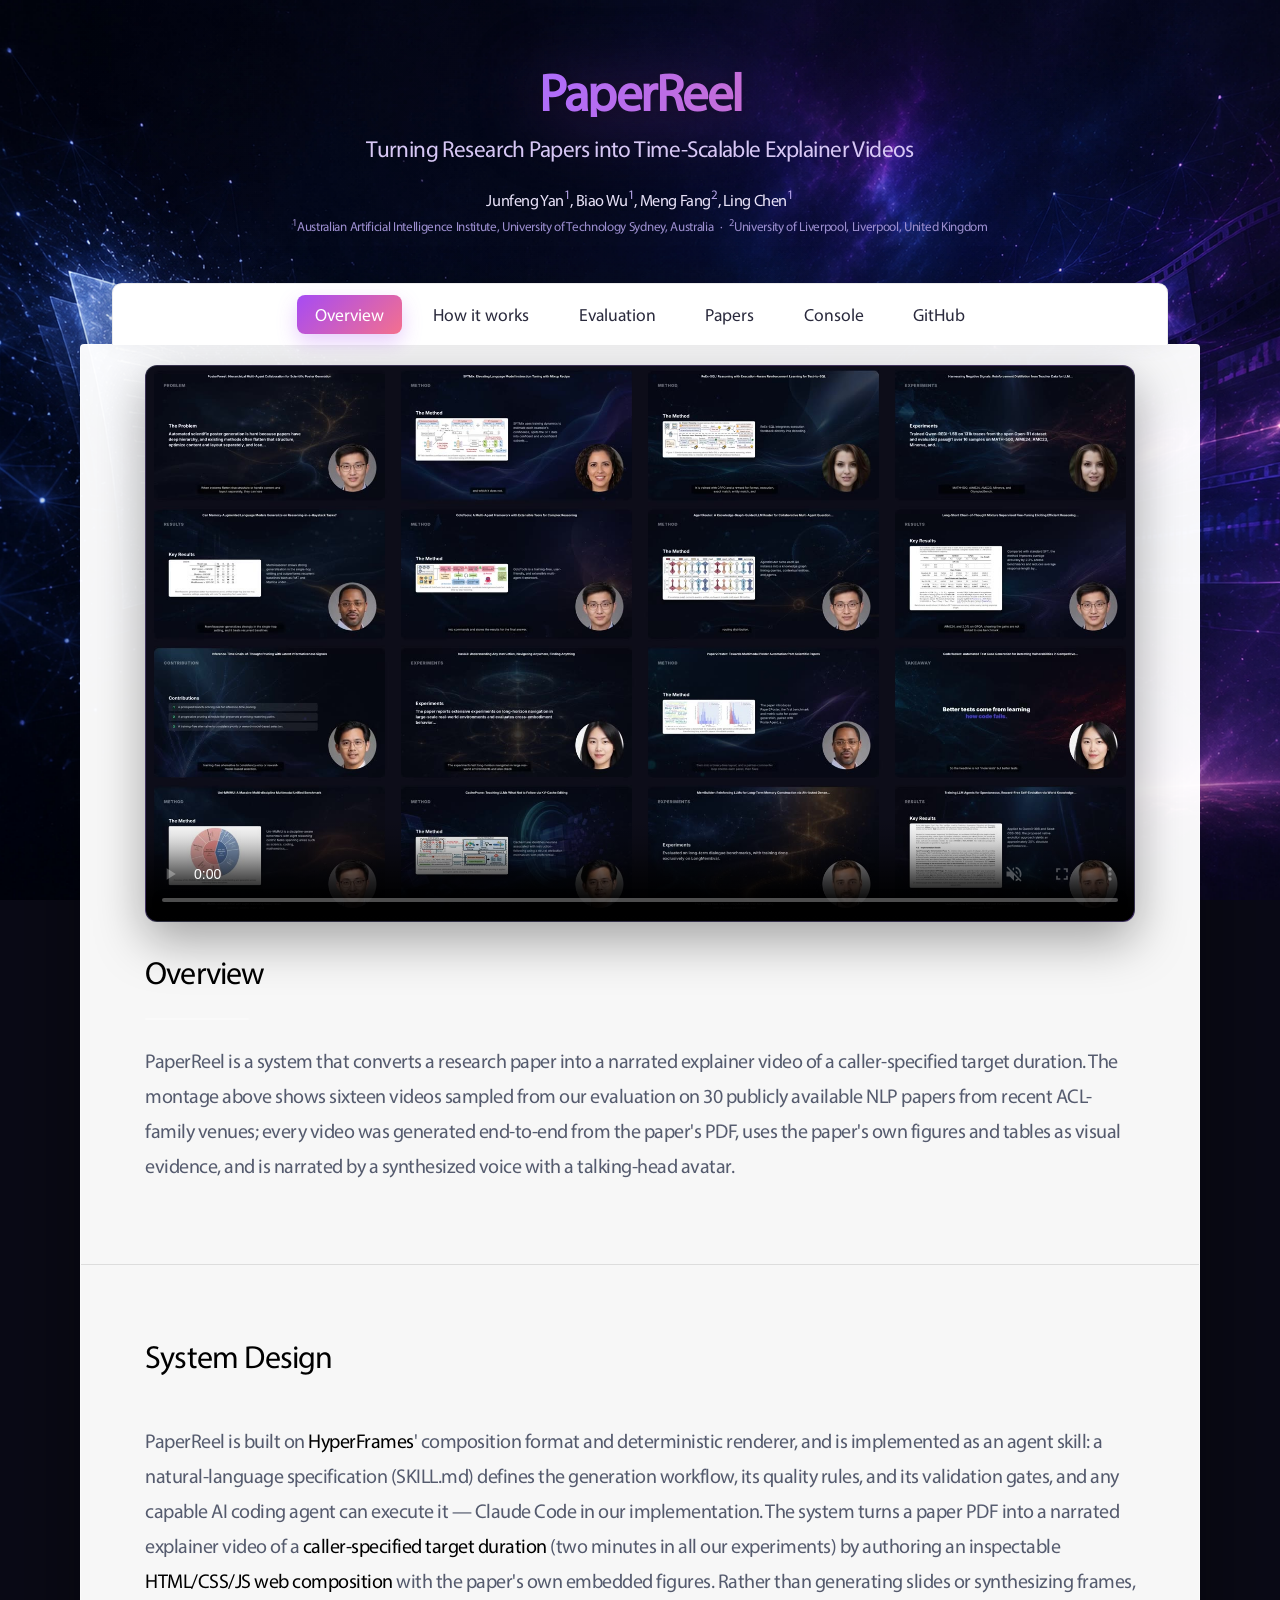
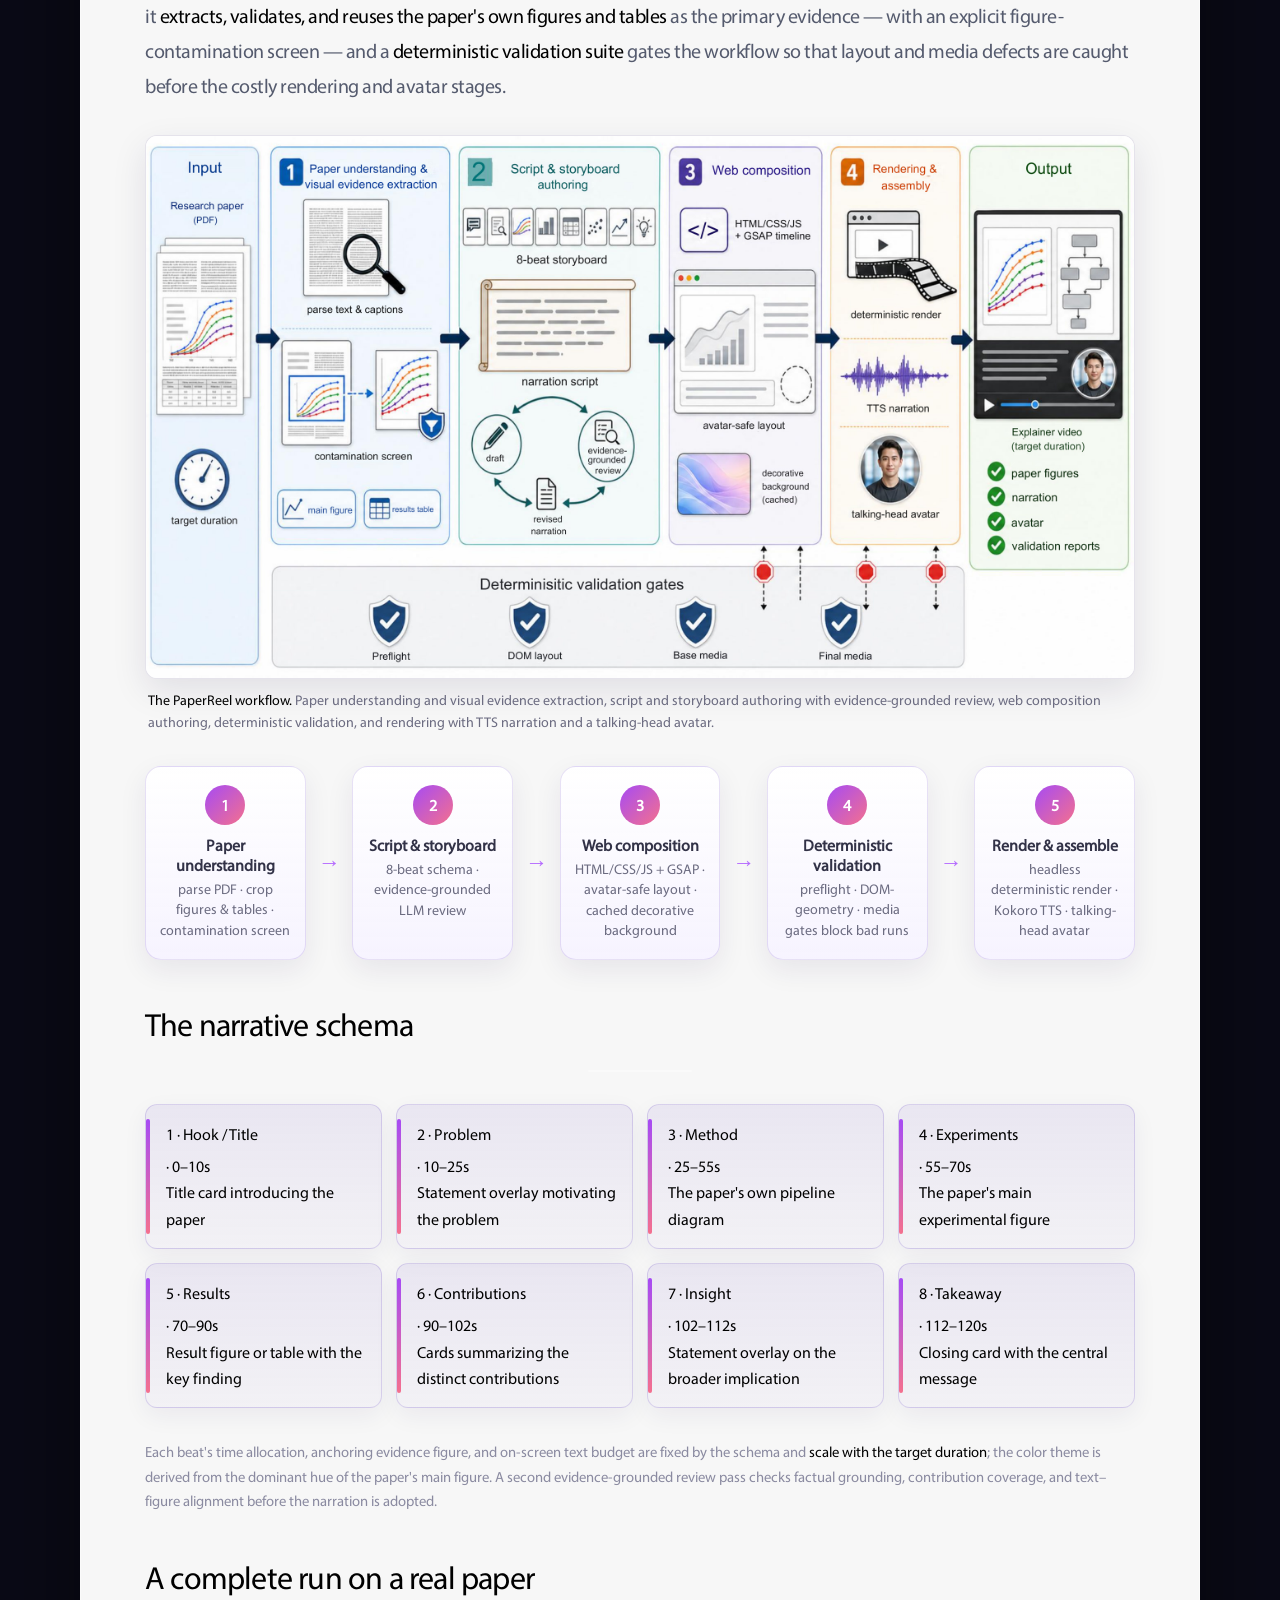
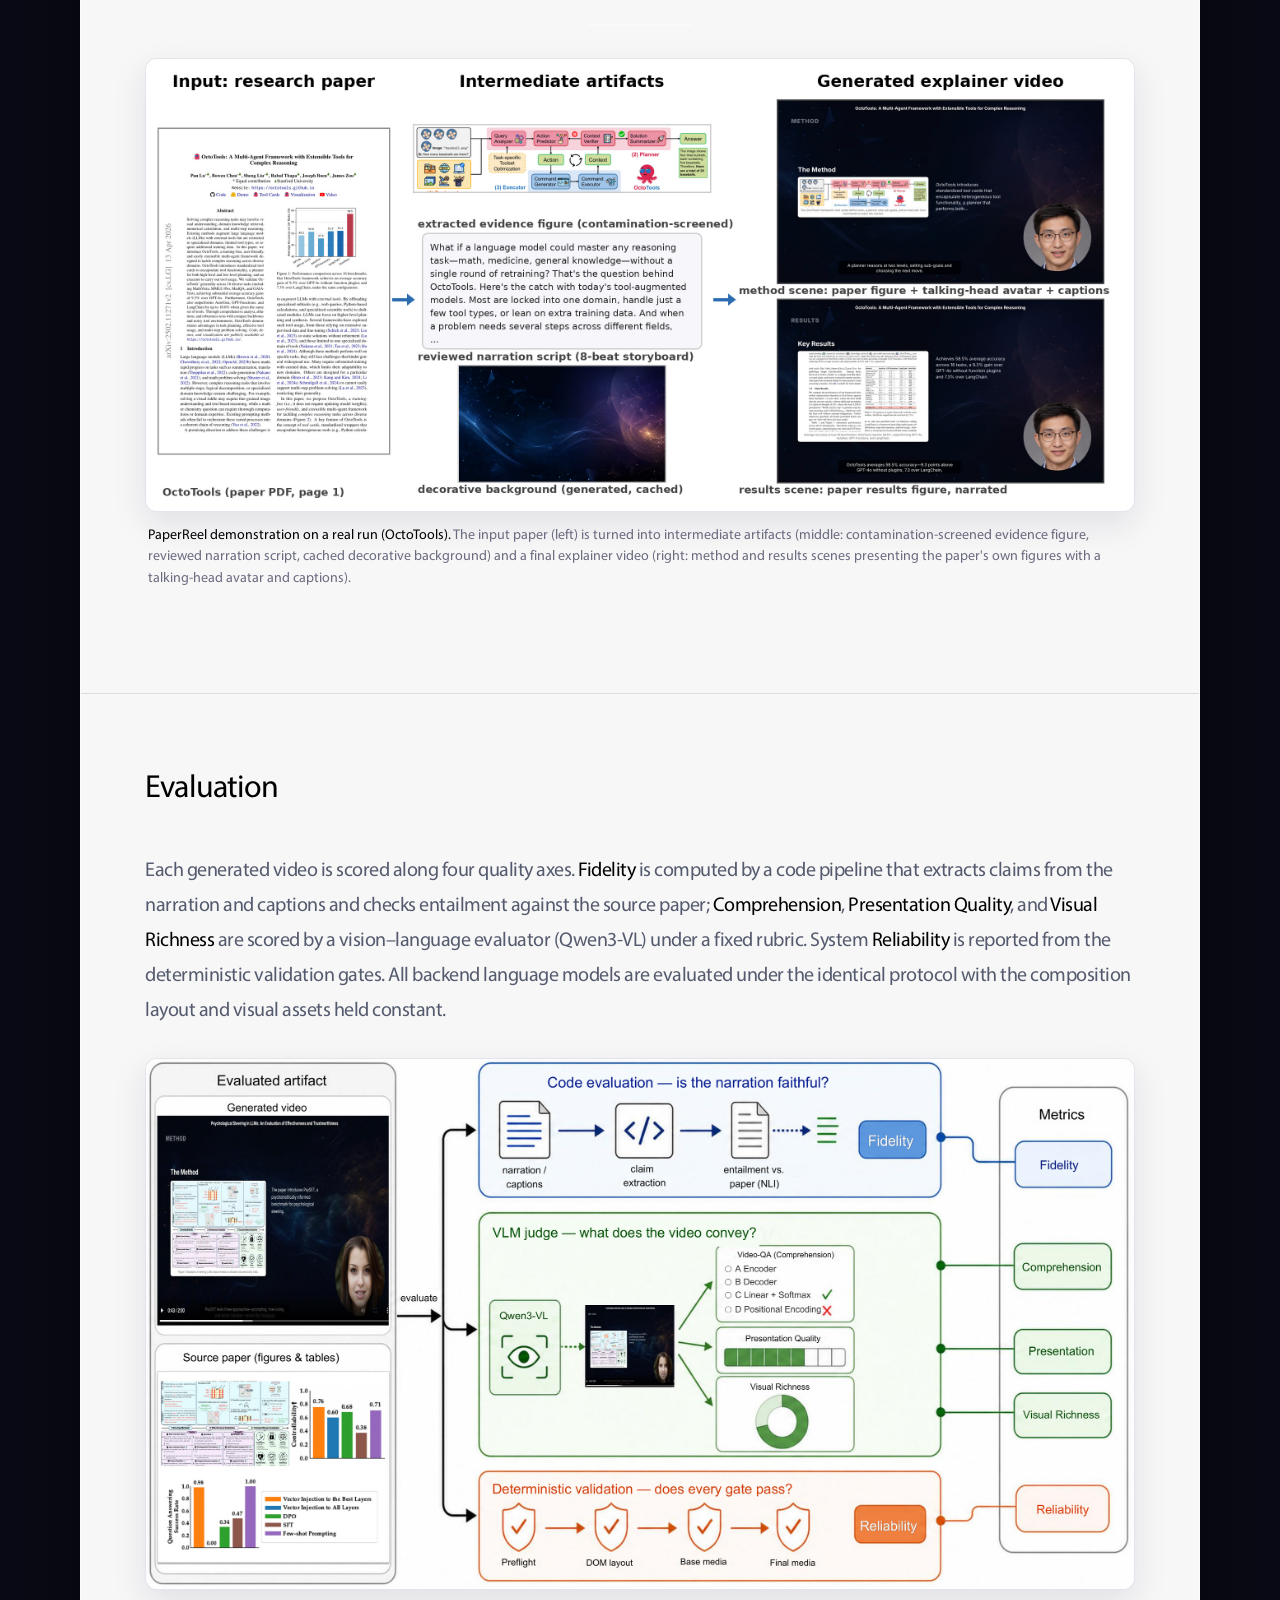
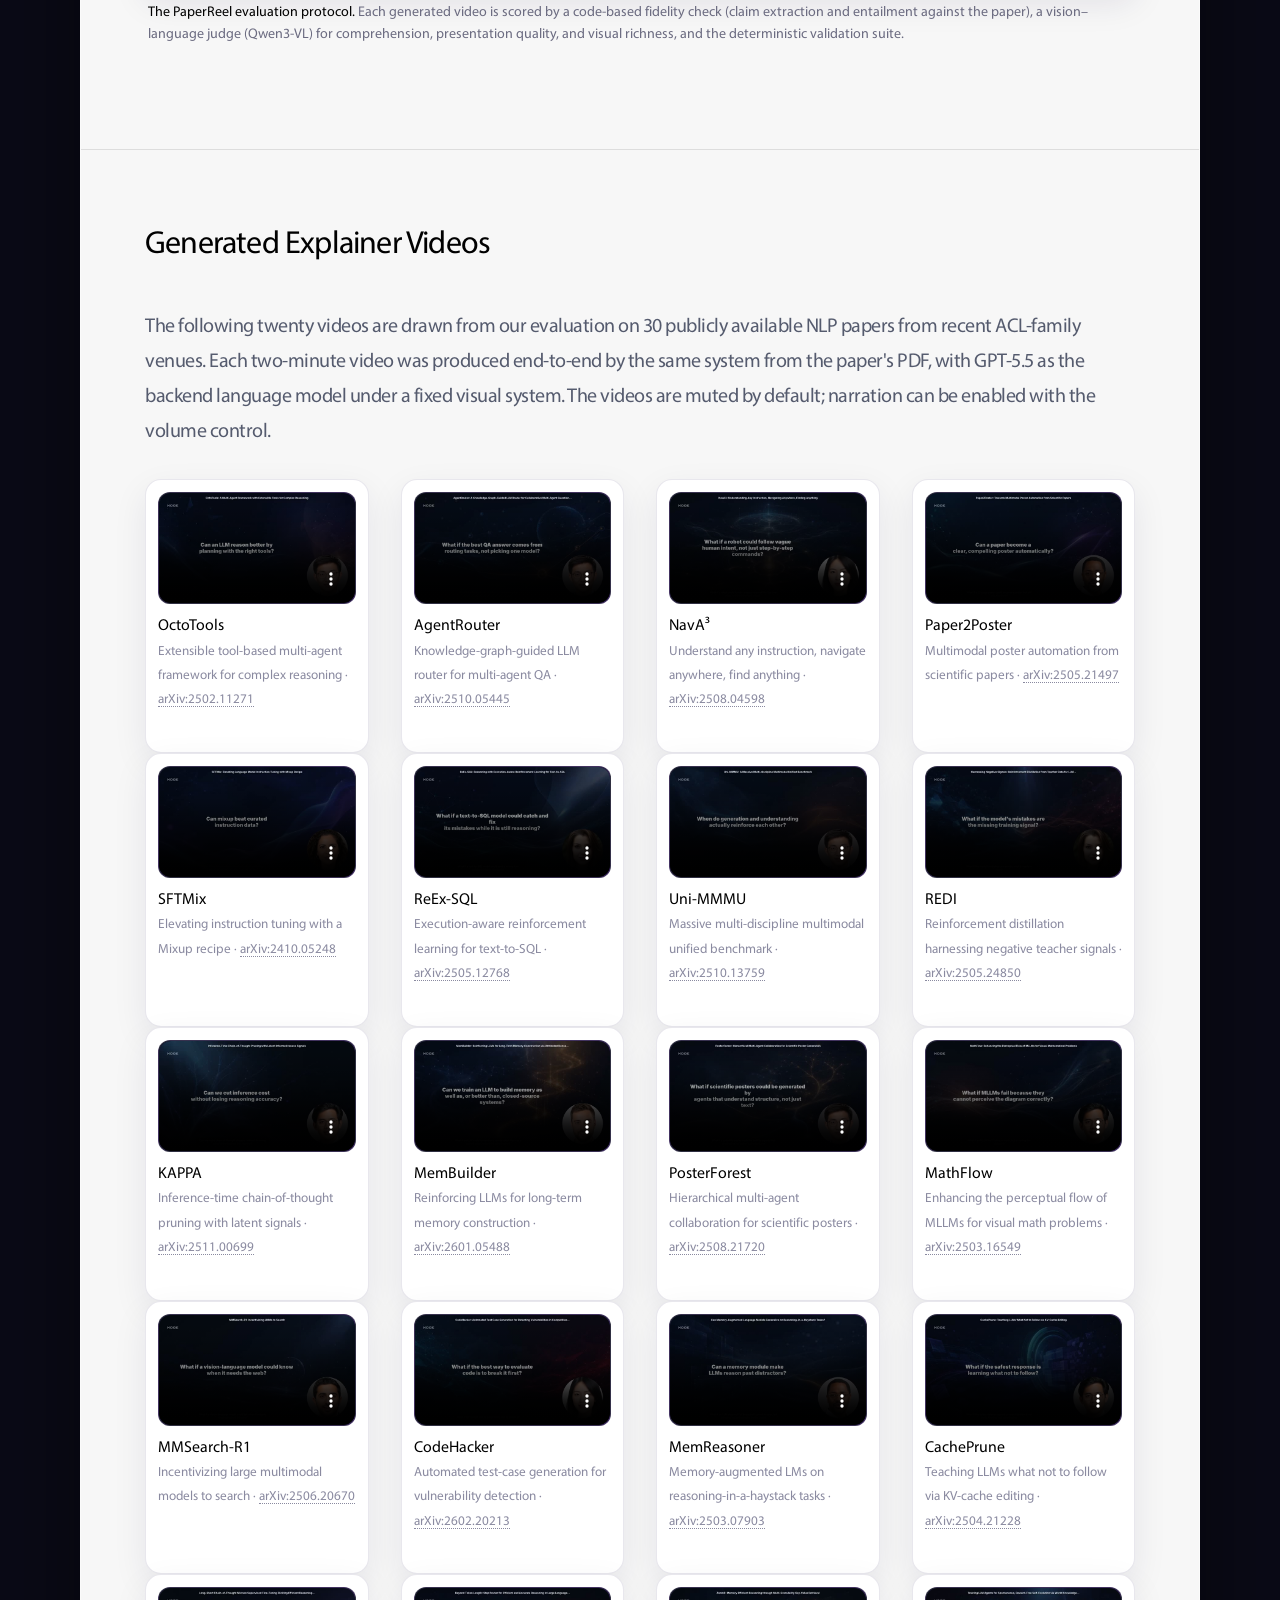
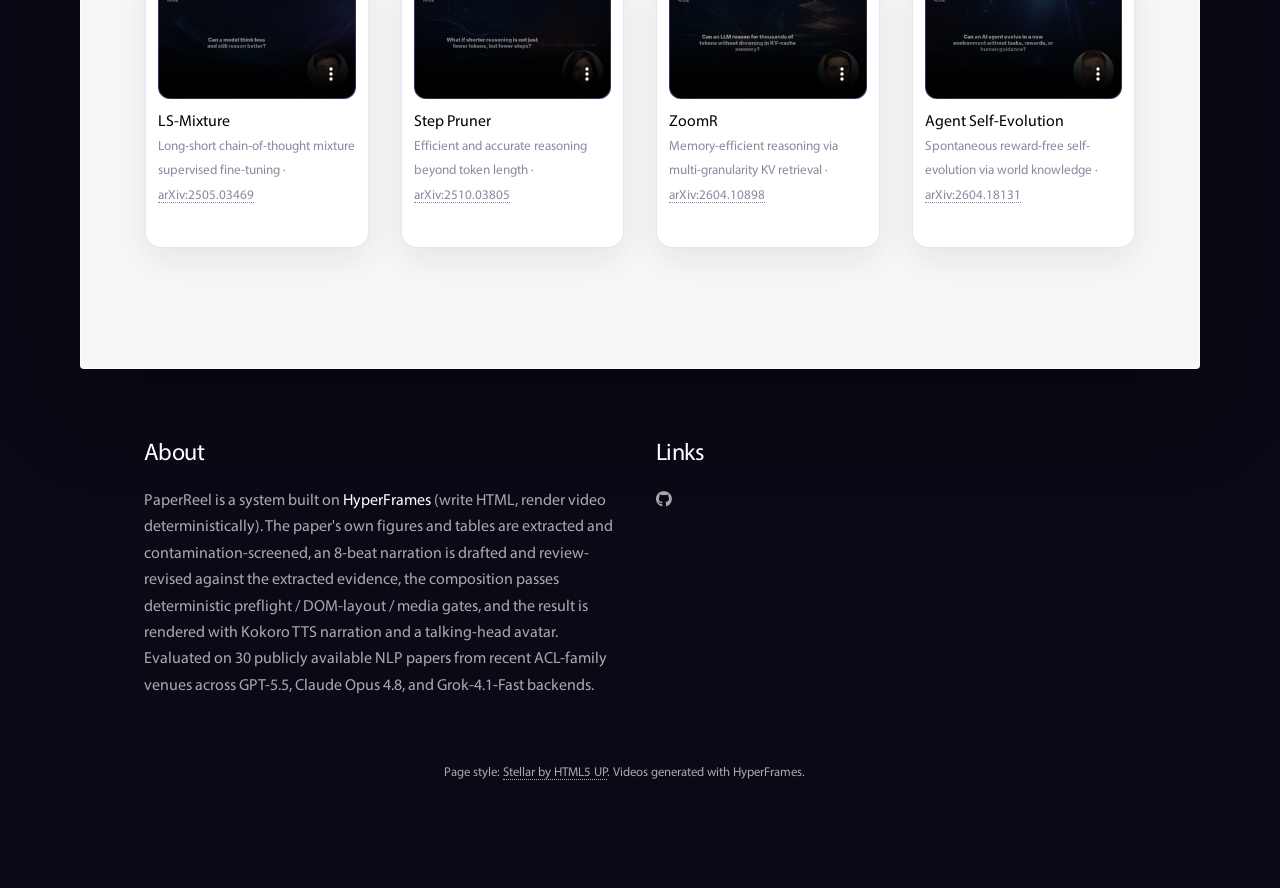
==== commit 3968af28: "Console: drop replay banner/chip; nav label Console" ====
--- a/index.html
+++ b/index.html
@@ -150,7 +150,7 @@
             <li><a href="#how">How it works</a></li>
             <li><a href="#eval">Evaluation</a></li>
             <li><a href="#papers">Papers</a></li>
-            <li><a href="console/">Console (replay)</a></li>
+            <li><a href="console/">Console</a></li>
             <li><a href="https://github.com/MadMax3366/paper2video.github.io" target="_blank">GitHub</a></li>
         </ul>
     </nav>
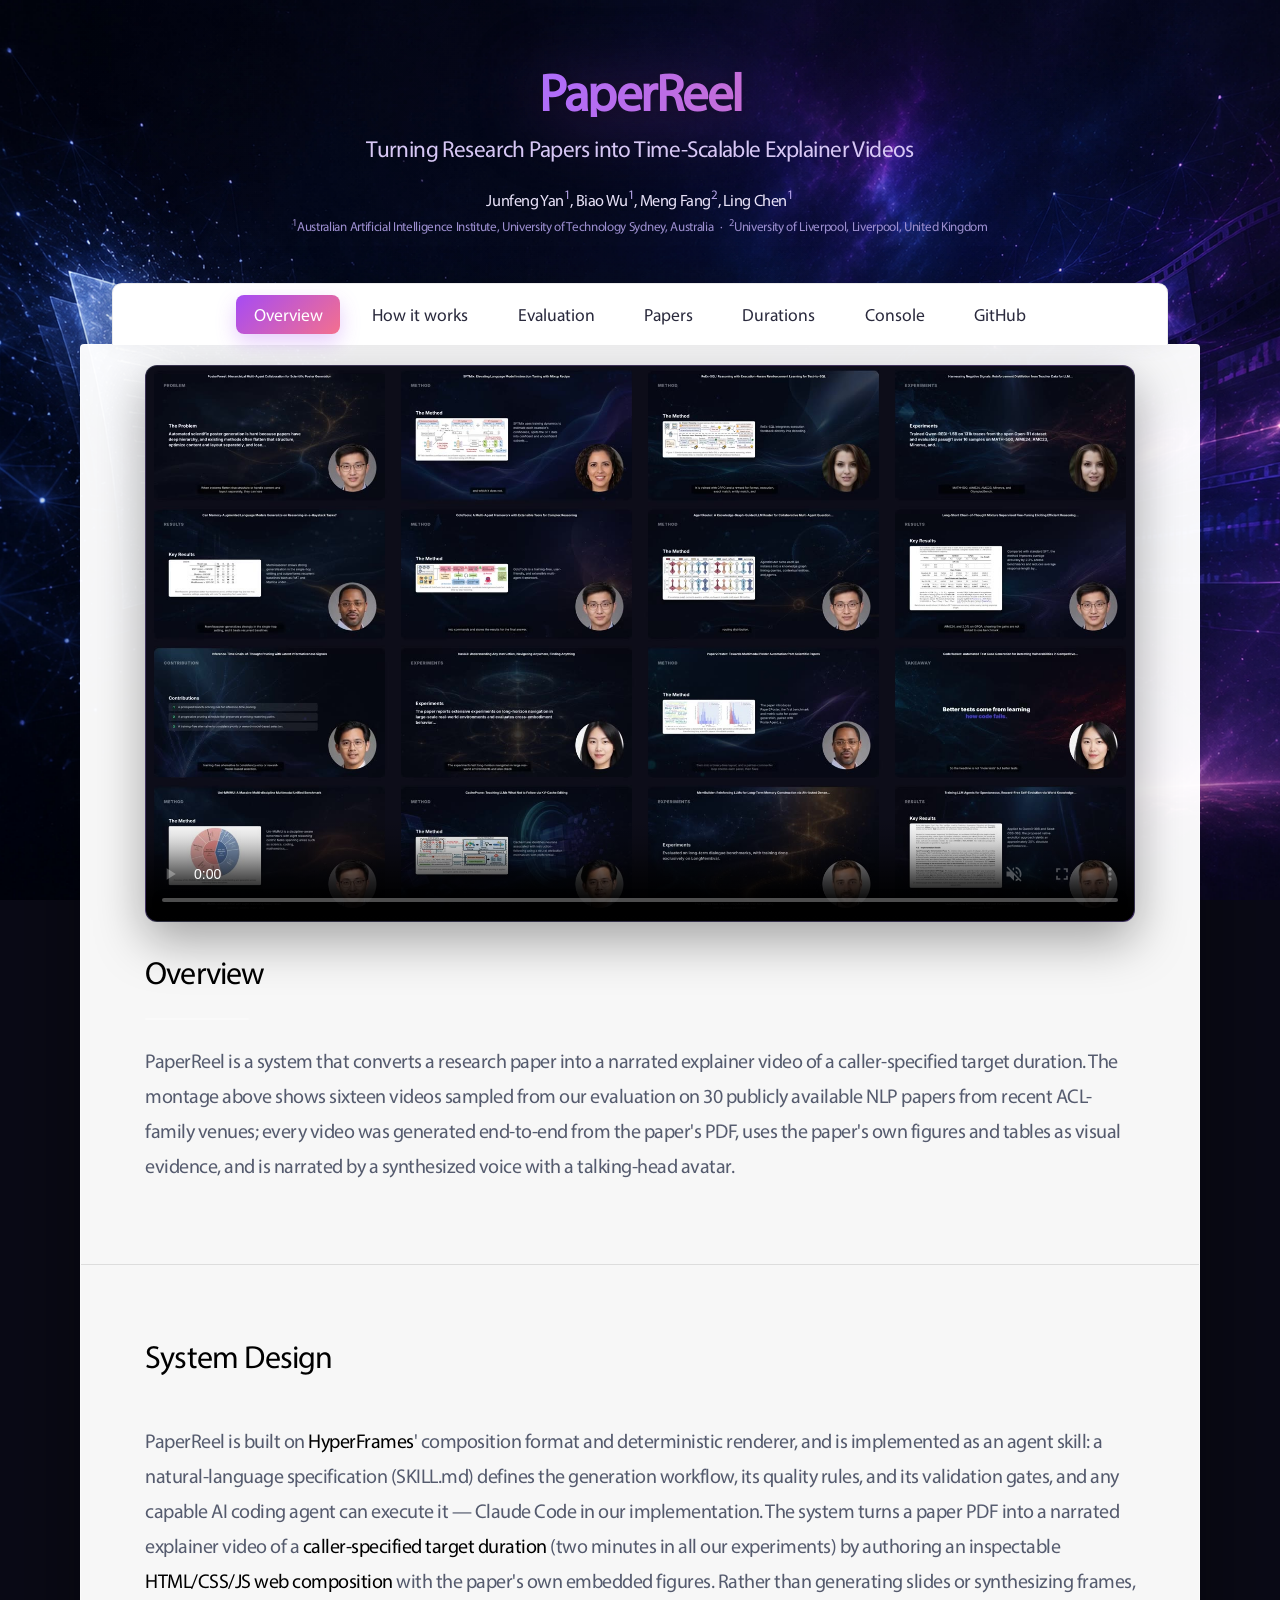
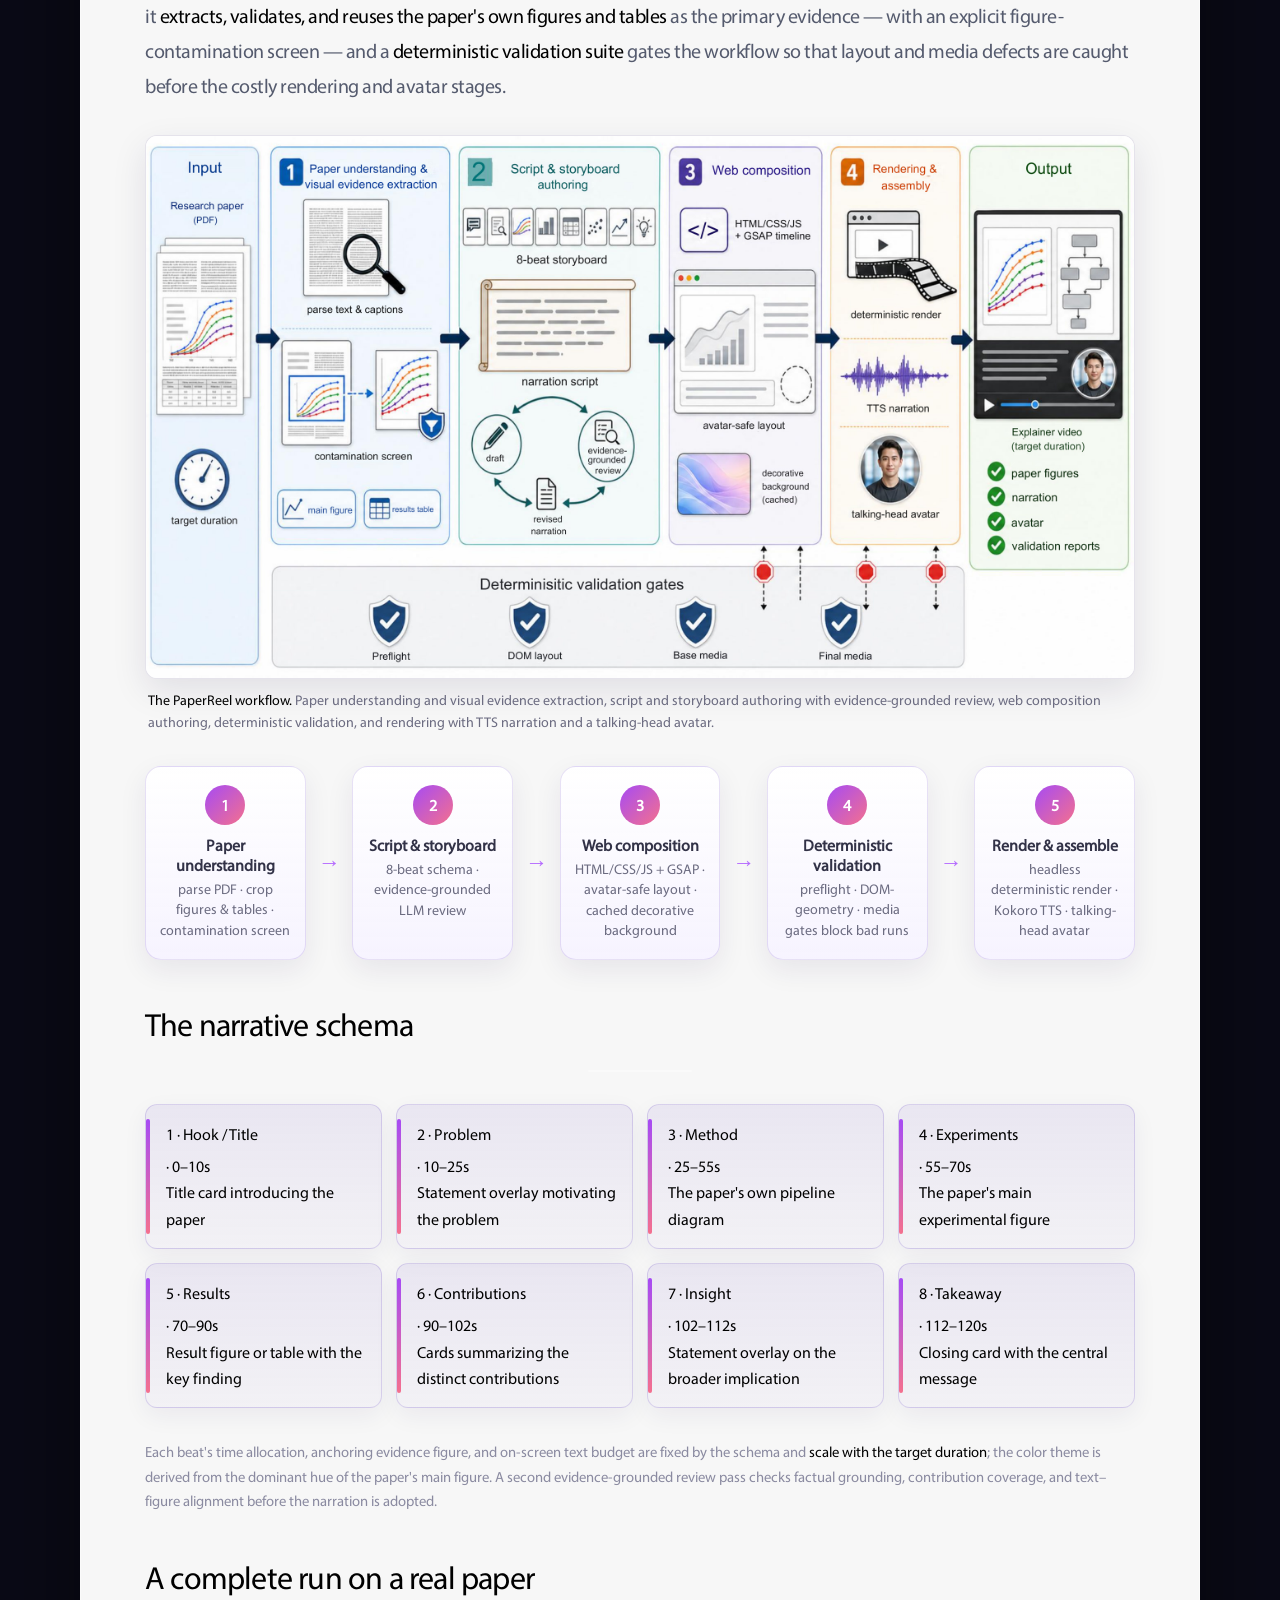
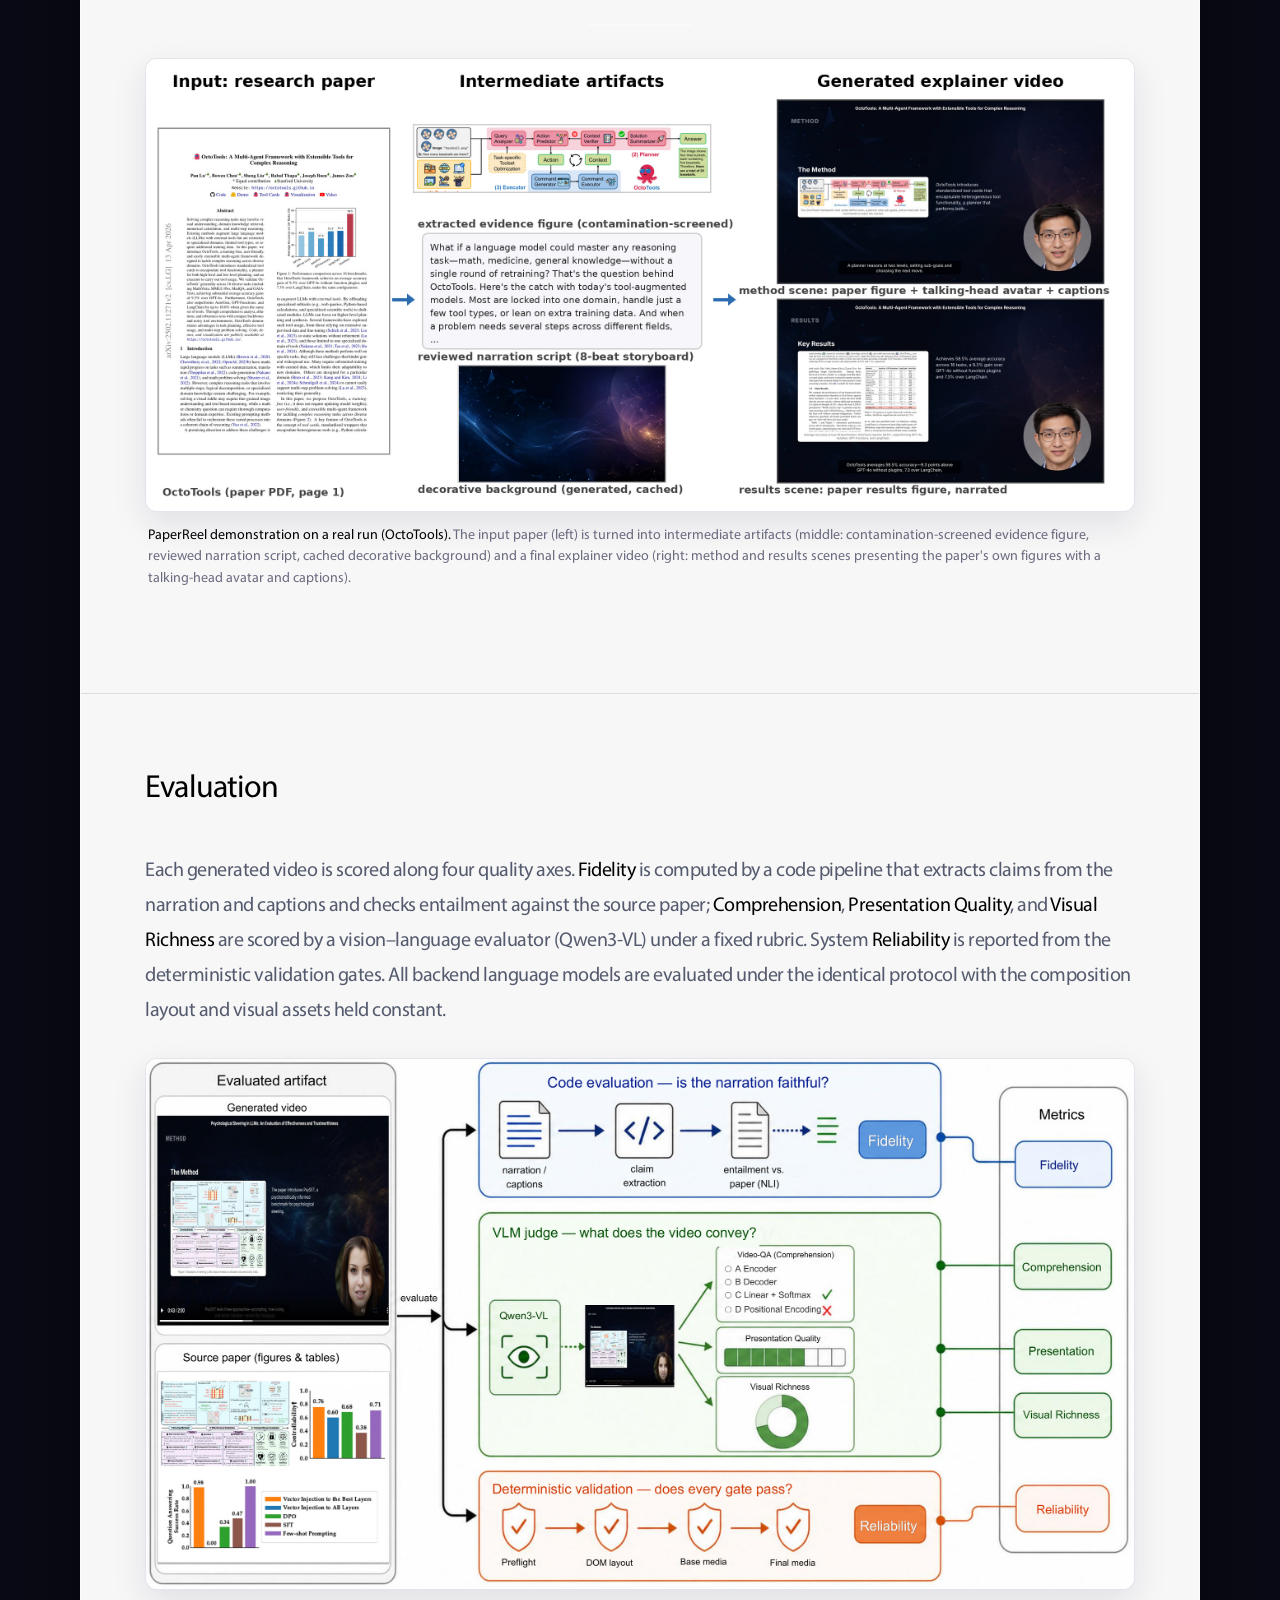
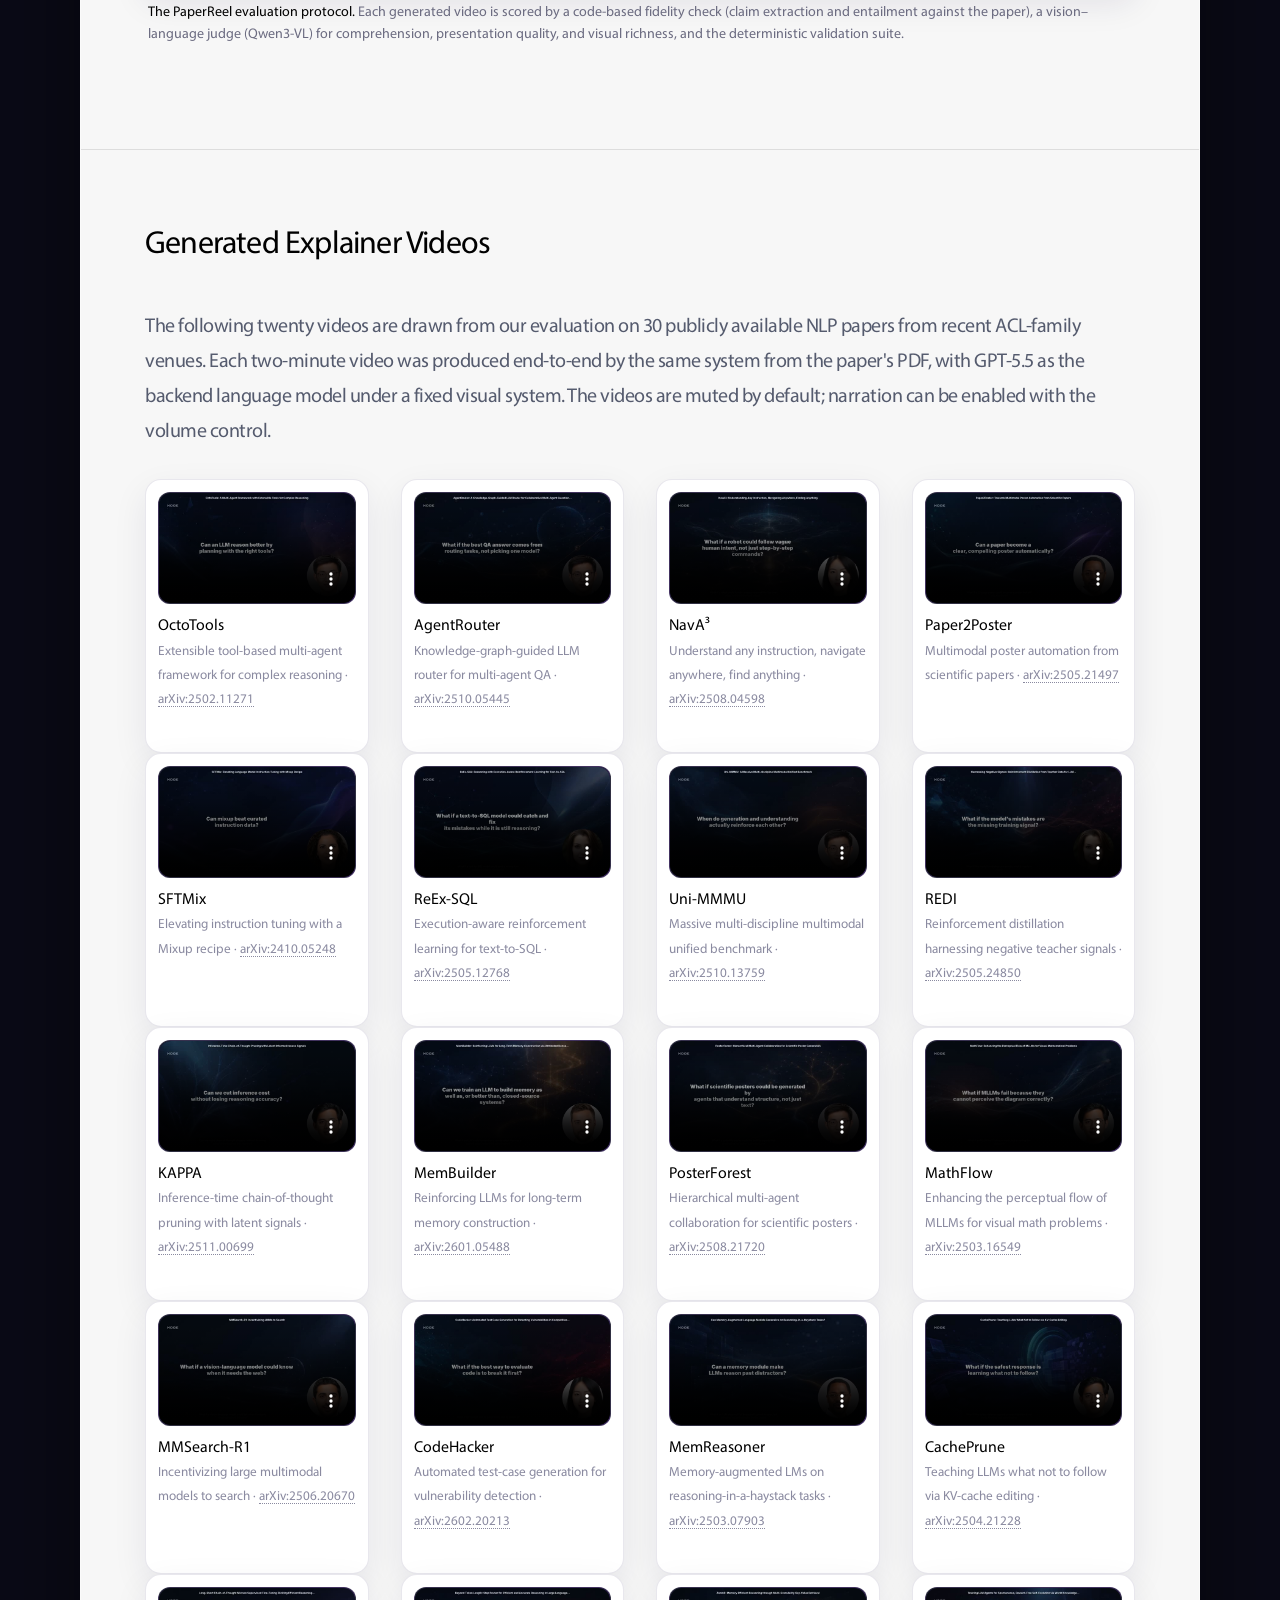
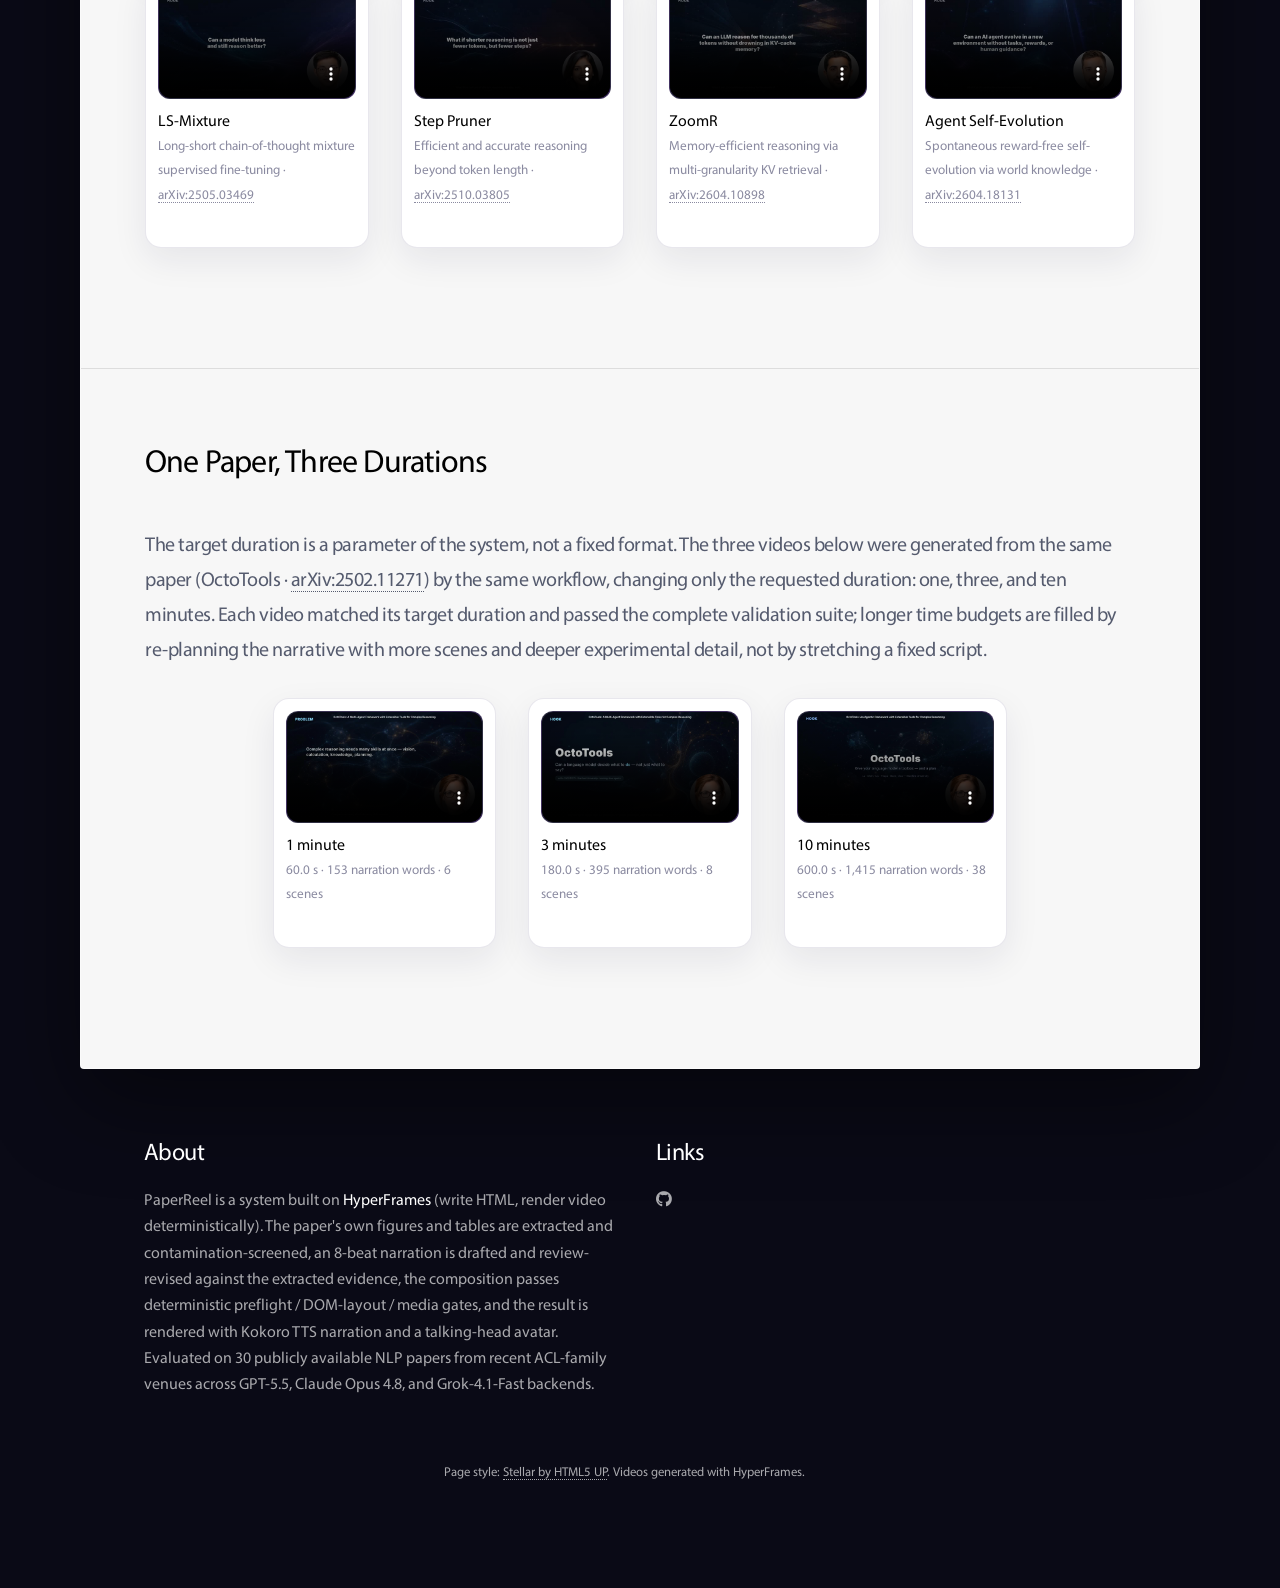
==== commit 1937f6a9: "Add duration-scalability section: 1/3/10-minute videos of the same paper" ====
--- a/index.html
+++ b/index.html
@@ -150,6 +150,7 @@
             <li><a href="#how">How it works</a></li>
             <li><a href="#eval">Evaluation</a></li>
             <li><a href="#papers">Papers</a></li>
+            <li><a href="#durations">Durations</a></li>
             <li><a href="console/">Console</a></li>
             <li><a href="https://github.com/MadMax3366/paper2video.github.io" target="_blank">GitHub</a></li>
         </ul>
@@ -367,6 +368,35 @@
             </ul>
         </section>
 
+        <!-- Duration scalability -->
+        <section id="durations" class="main special">
+            <header class="major">
+                <h1 style="text-align:left;">One Paper, Three Durations</h1>
+                <p class="section-lede">
+                    The target duration is a parameter of the system, not a fixed format. The three videos
+                    below were generated from the same paper (OctoTools&nbsp;&middot;
+                    <a href="https://arxiv.org/abs/2502.11271" target="_blank">arXiv:2502.11271</a>) by the
+                    same workflow, changing only the requested duration: one, three, and ten minutes. Each
+                    video matched its target duration and passed the complete validation suite; longer time
+                    budgets are filled by re-planning the narrative with more scenes and deeper experimental
+                    detail, not by stretching a fixed script.</p>
+            </header>
+            <ul class="features-4column" style="margin-top:-1em">
+                <li>
+                    <div class="vidwrap"><video controls loop muted playsinline preload="none" poster="videos/dur1.jpg"><source src="videos/dur1.mp4" type="video/mp4"></video></div>
+                    <p class="pcap"><b>1 minute</b><span>60.0&nbsp;s &middot; 153 narration words &middot; 6 scenes</span></p>
+                </li>
+                <li>
+                    <div class="vidwrap"><video controls loop muted playsinline preload="none" poster="videos/dur3.jpg"><source src="videos/dur3.mp4" type="video/mp4"></video></div>
+                    <p class="pcap"><b>3 minutes</b><span>180.0&nbsp;s &middot; 395 narration words &middot; 8 scenes</span></p>
+                </li>
+                <li>
+                    <div class="vidwrap"><video controls loop muted playsinline preload="none" poster="videos/dur10.jpg"><source src="videos/dur10.mp4" type="video/mp4"></video></div>
+                    <p class="pcap"><b>10 minutes</b><span>600.0&nbsp;s &middot; 1,415 narration words &middot; 38 scenes</span></p>
+                </li>
+            </ul>
+        </section>
+
     </div>
 
     <!-- Footer -->
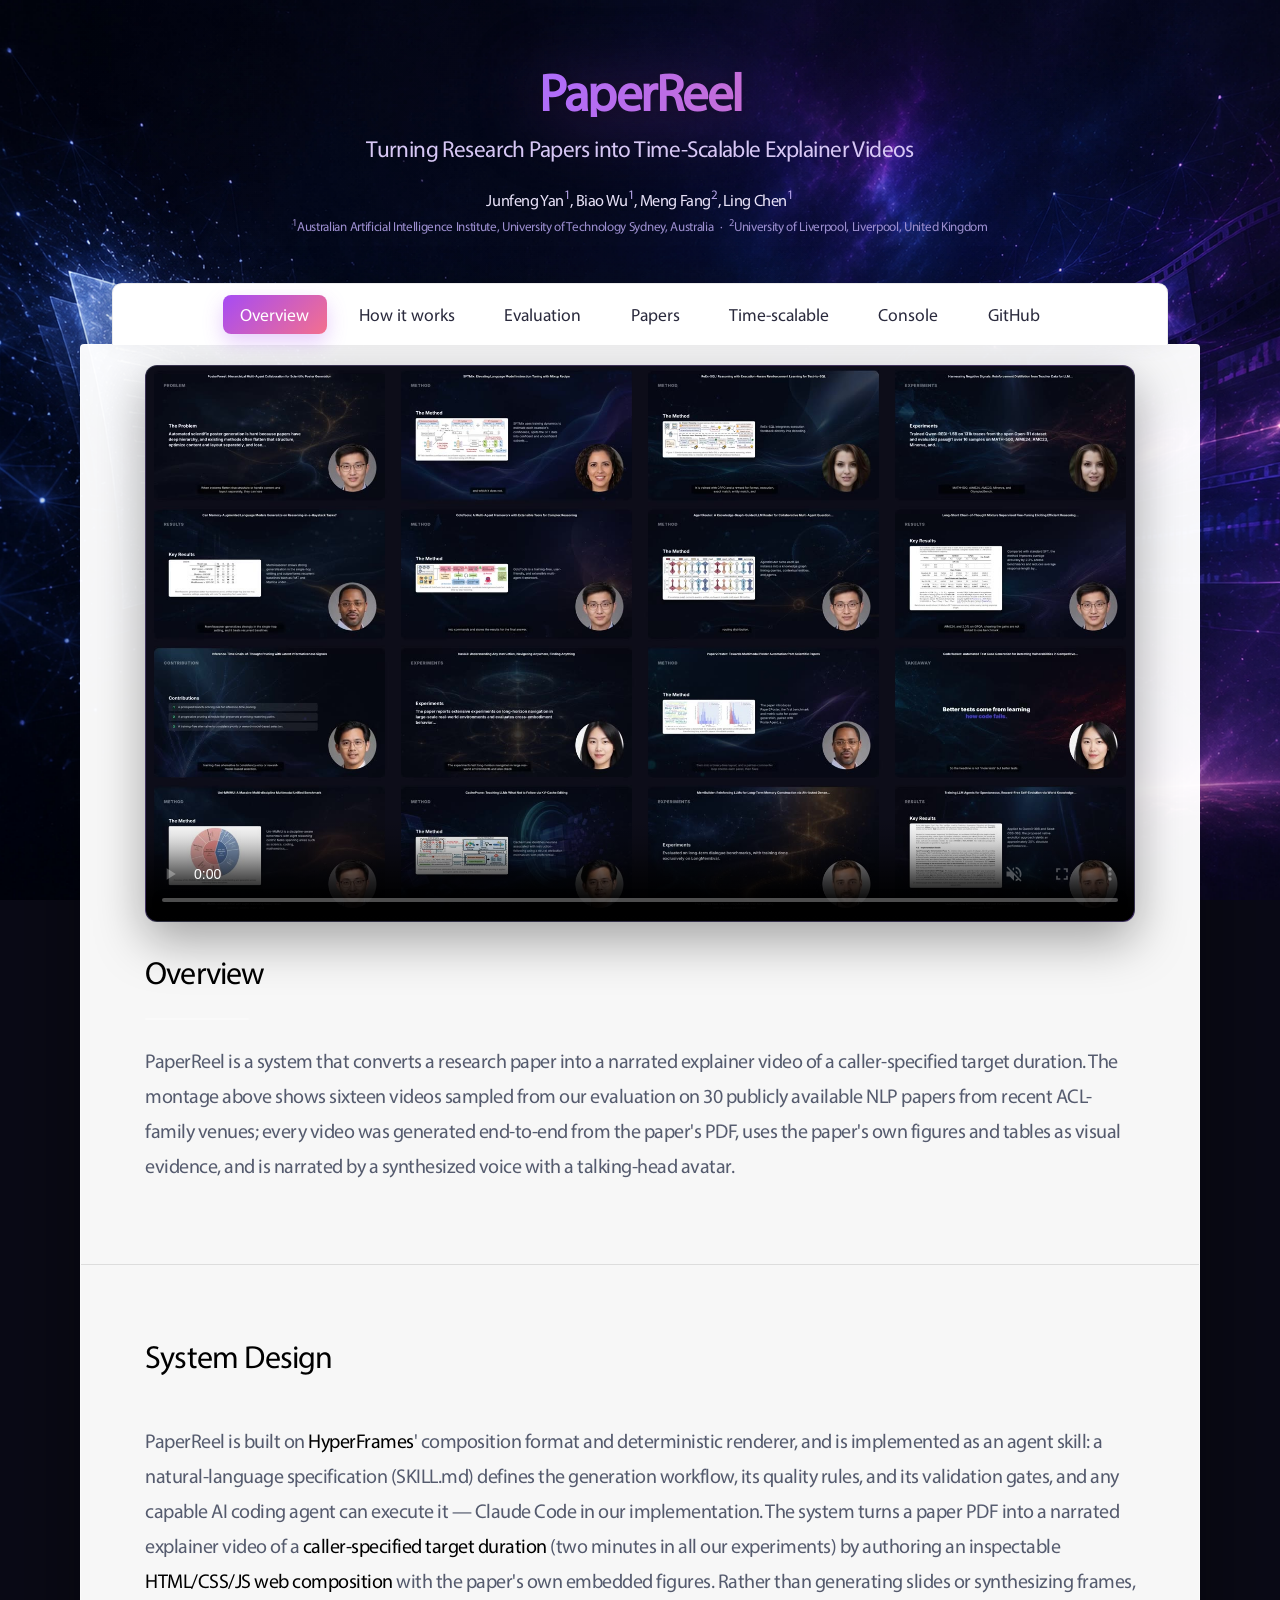
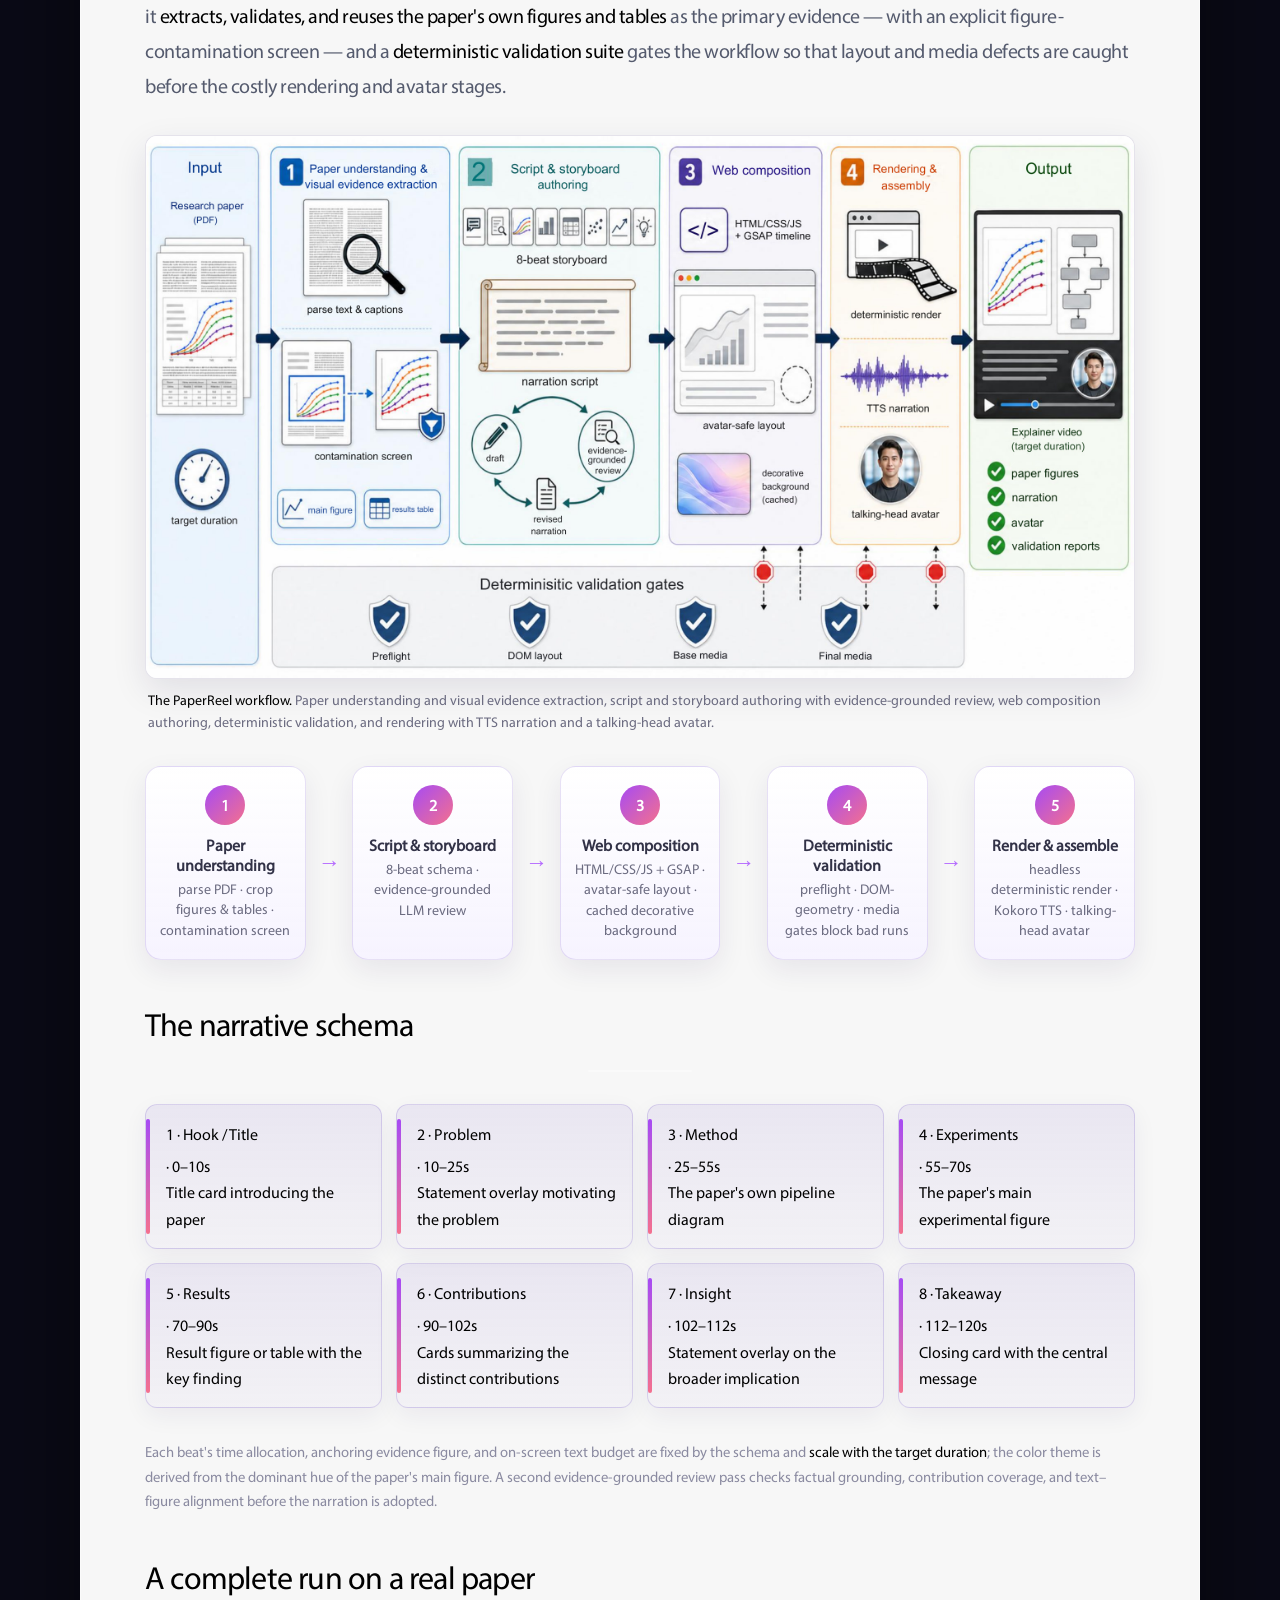
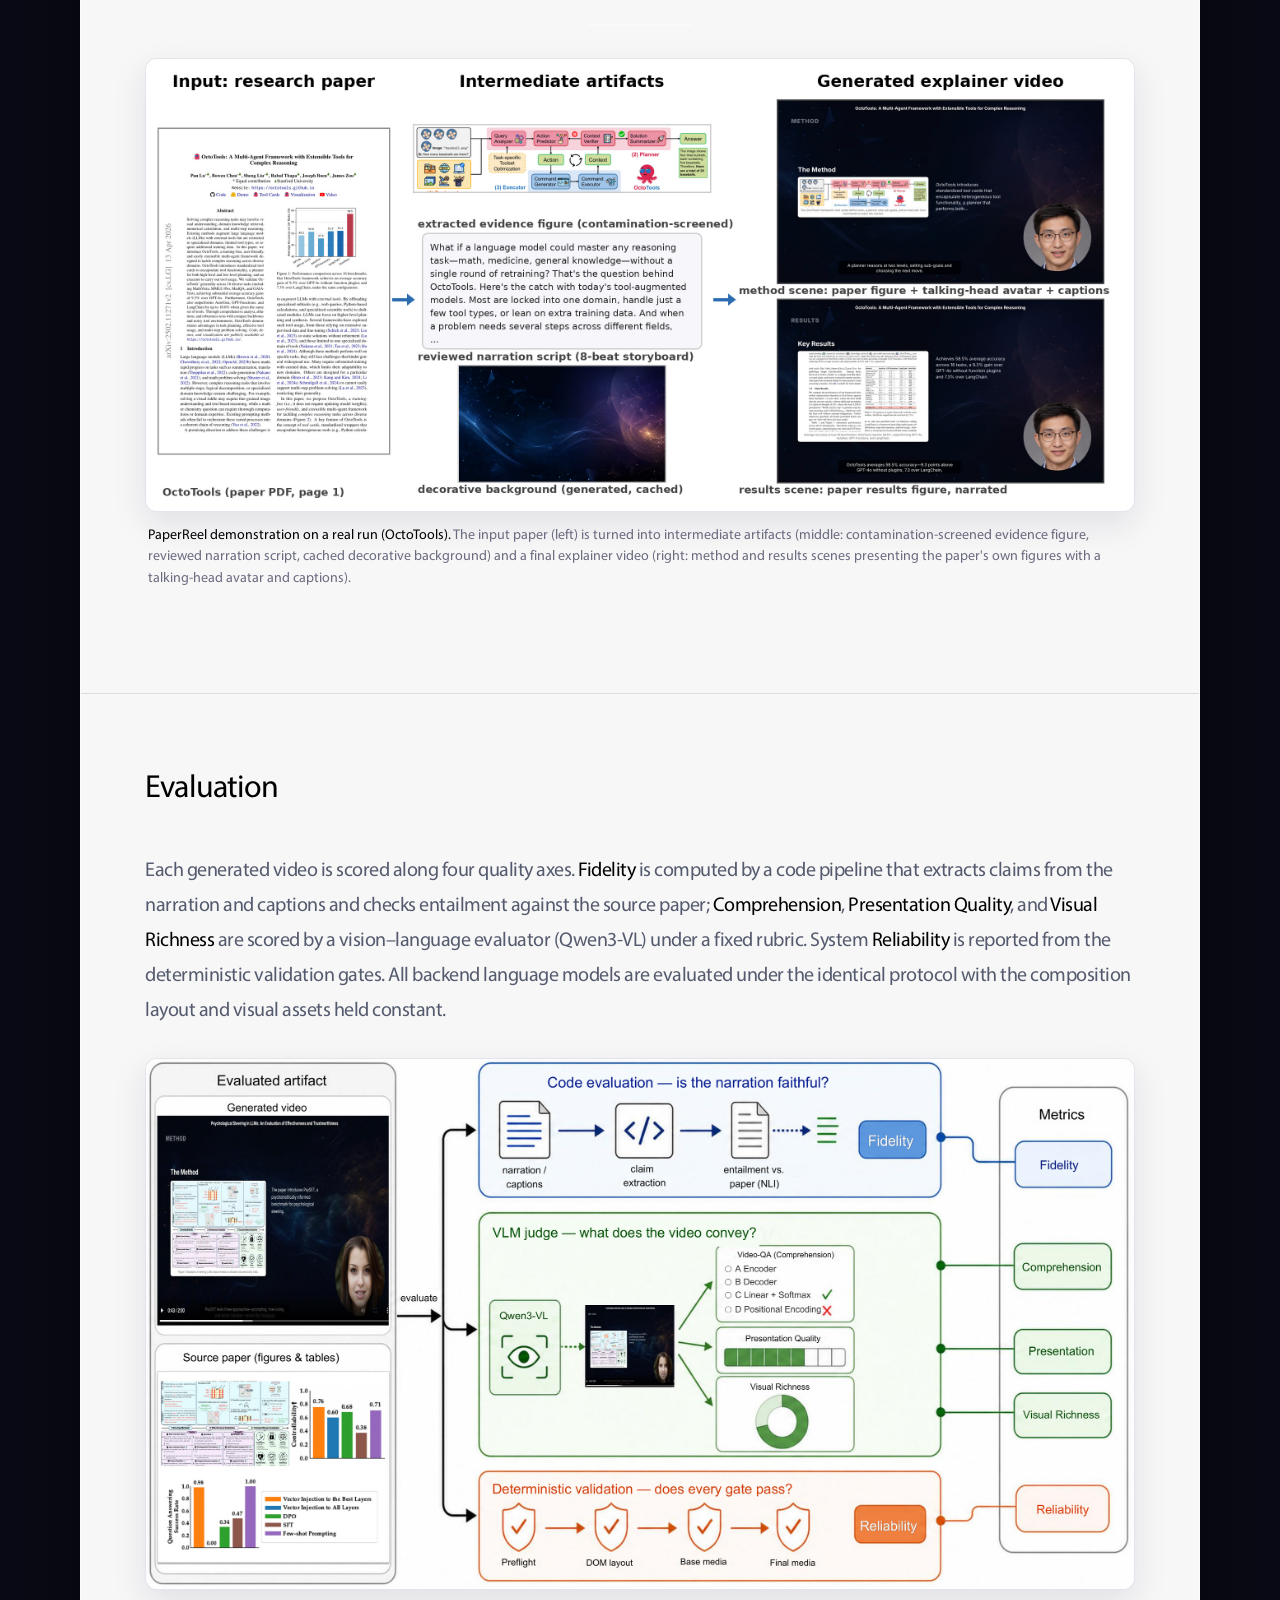
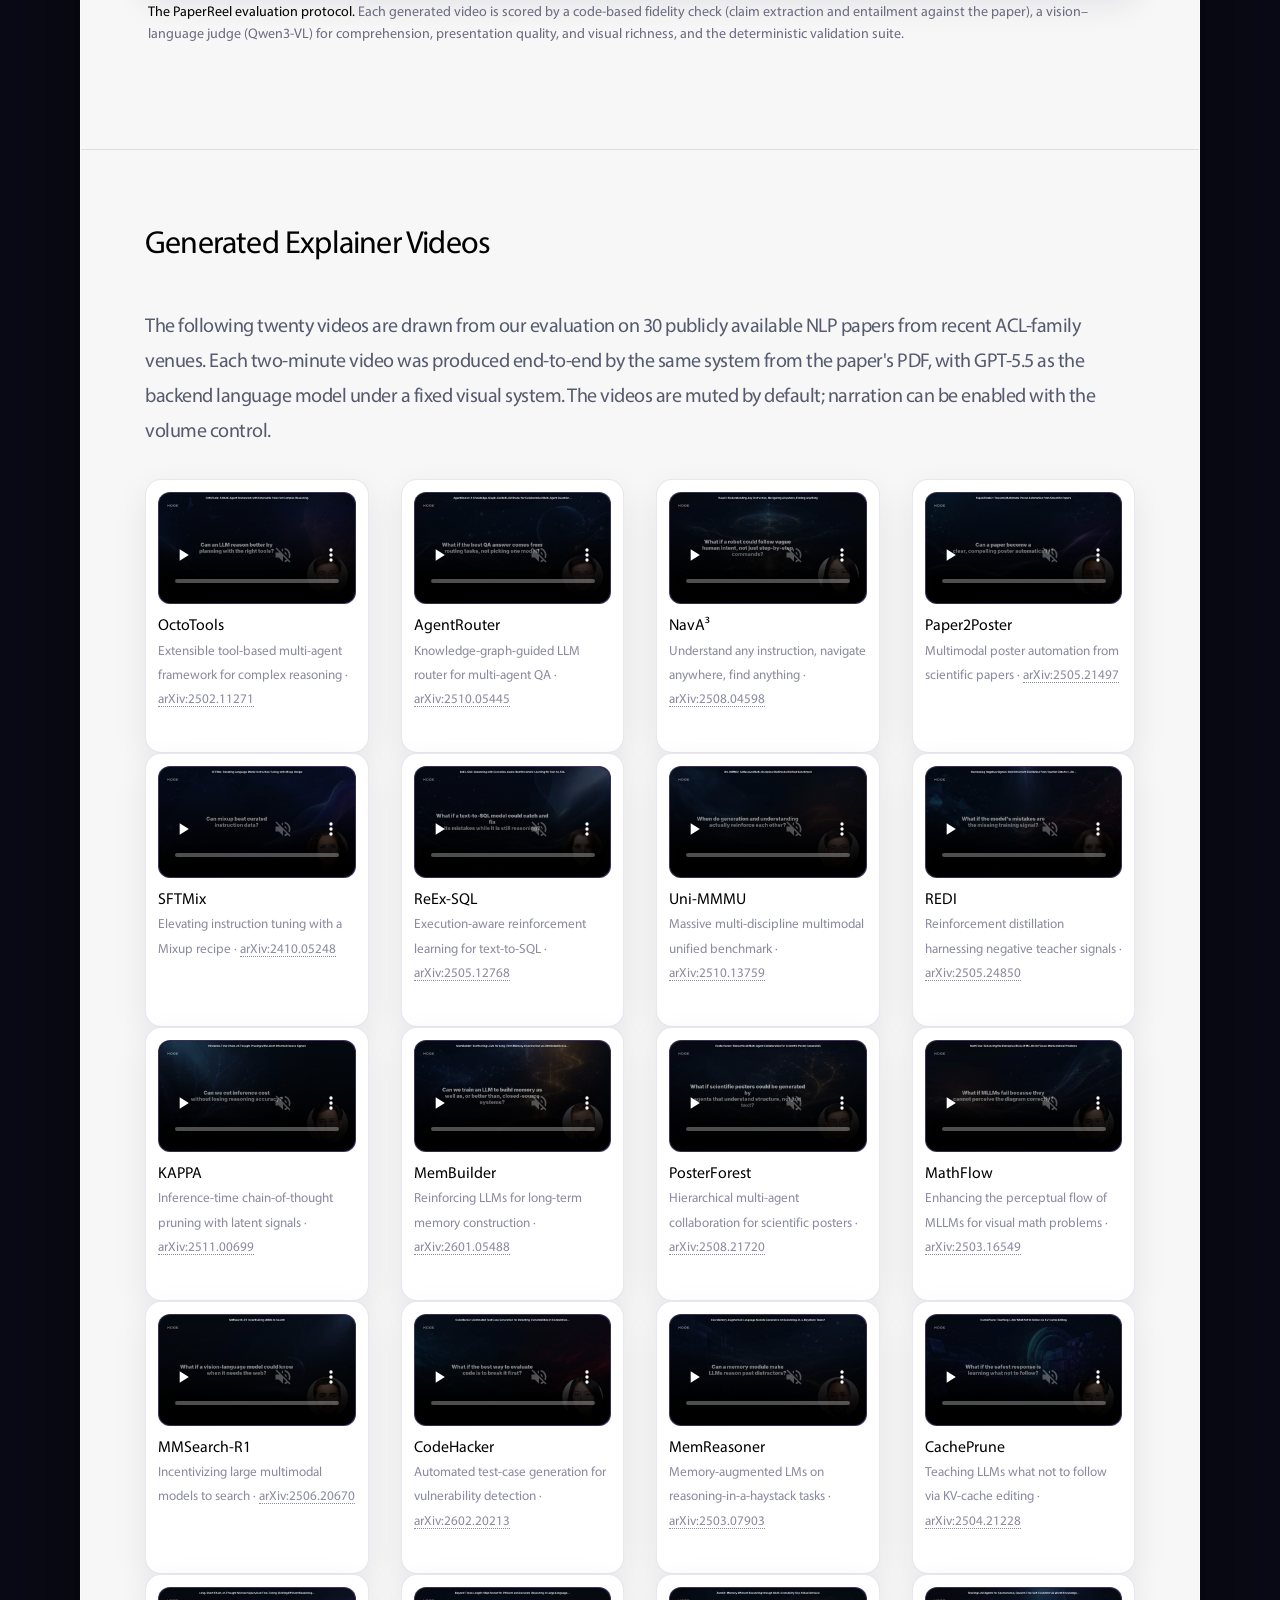
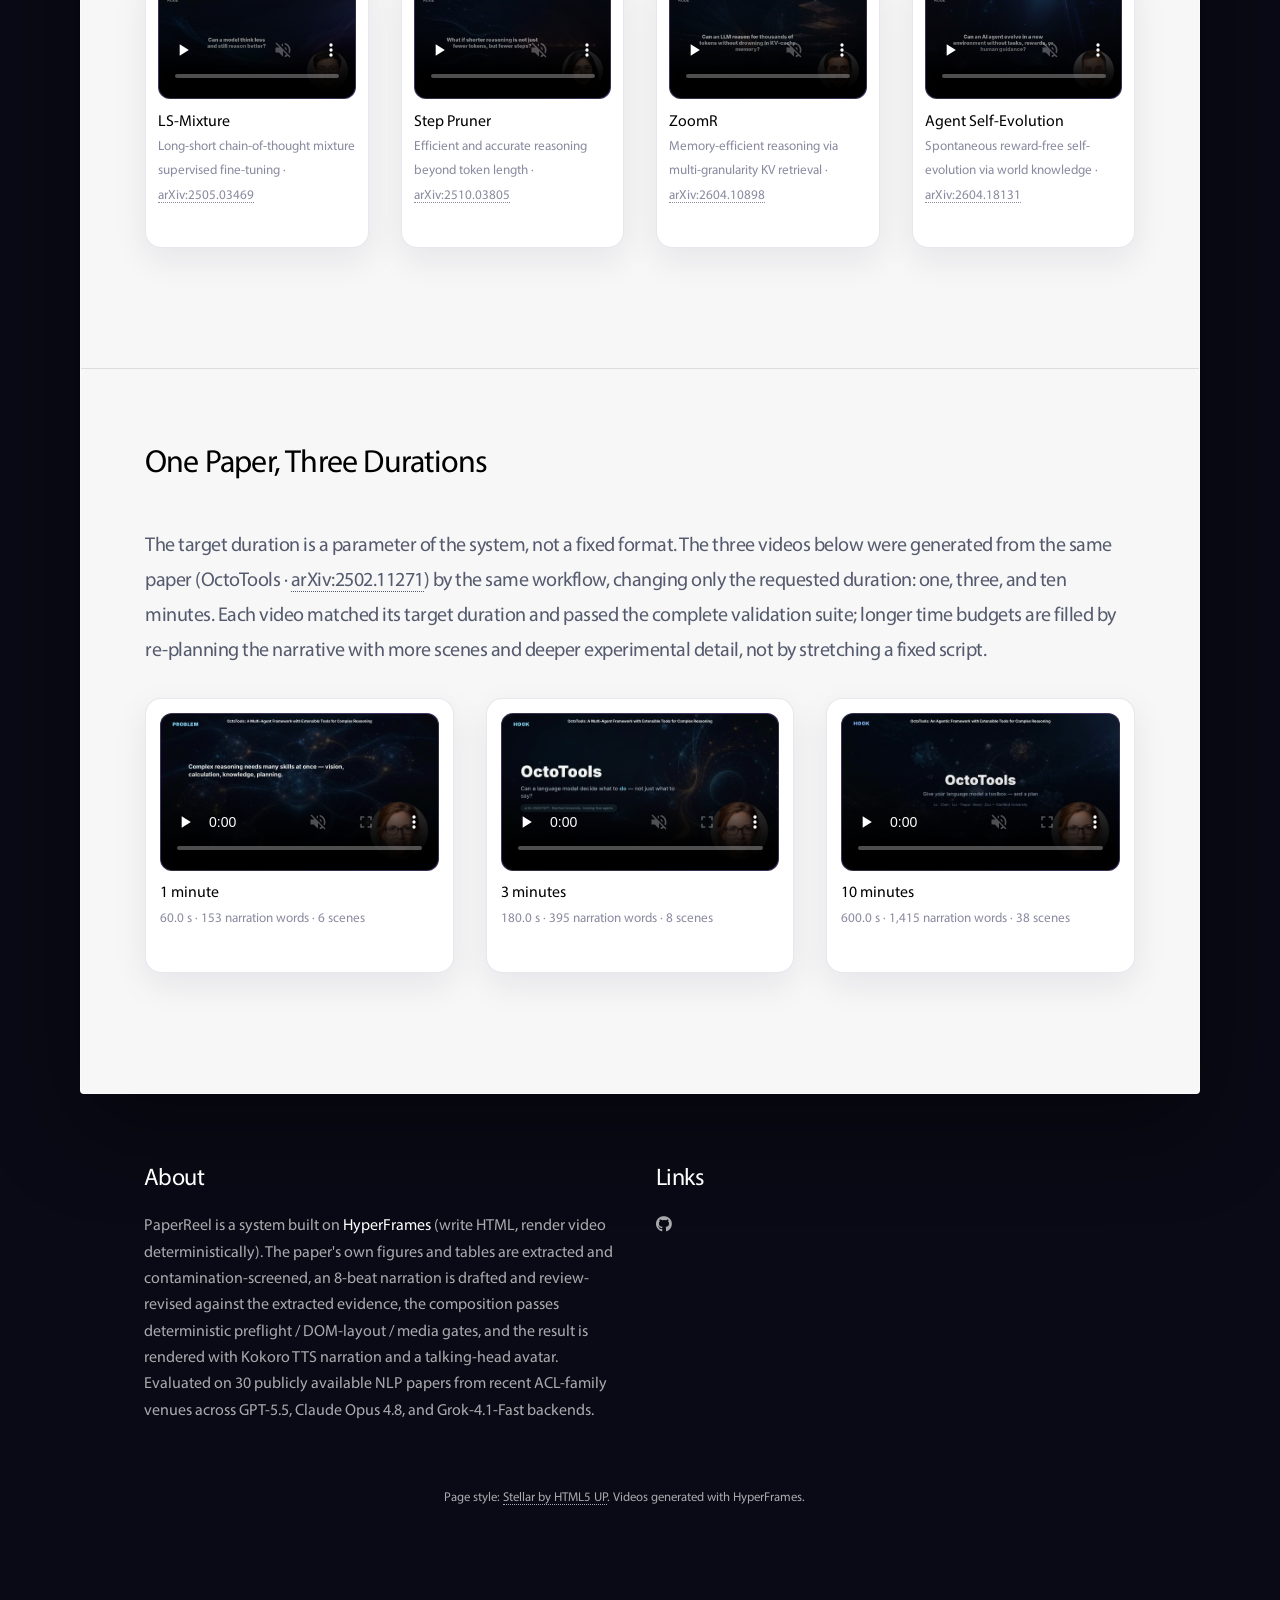
==== commit a109a028: "Durations section: 3-wide large video cards; nav label Time-scalable" ====
--- a/index.html
+++ b/index.html
@@ -94,6 +94,15 @@
             transition:transform .18s ease, box-shadow .18s ease; }
         .features-4column li:hover { transform:translateY(-3px); box-shadow:0 18px 44px rgba(30,20,70,.14); }
         .features-4column .vidwrap { border-radius:12px; box-shadow:none; }
+        .features-3wide { display:flex; flex-wrap:wrap; justify-content:center;
+            width:calc(100% + 2em); margin:1.5em 0 3em -2em; padding:0; list-style:none; }
+        .features-3wide li { width:calc(33.333% - 2em); margin-left:2em; margin-top:0;
+            background:#fff; border:1px solid rgba(80,70,120,.13); border-radius:16px;
+            padding:14px; box-shadow:0 12px 34px rgba(30,20,70,.08);
+            transition:transform .18s ease, box-shadow .18s ease; }
+        .features-3wide li:hover { transform:translateY(-3px); box-shadow:0 18px 44px rgba(30,20,70,.14); }
+        .features-3wide .vidwrap { border-radius:12px; box-shadow:none; }
+        @media screen and (max-width: 980px) { .features-3wide li { width:calc(100% - 2em); margin-bottom:1.5em; } }
         .pcap { font-size: 92%; text-align:left; margin-top:.5em; }
         .pcap b { display:block; font-size:108%; }
         .pcap span { color:#8a8aa0; font-size:90%; }
@@ -150,7 +159,7 @@
             <li><a href="#how">How it works</a></li>
             <li><a href="#eval">Evaluation</a></li>
             <li><a href="#papers">Papers</a></li>
-            <li><a href="#durations">Durations</a></li>
+            <li><a href="#durations">Time-scalable</a></li>
             <li><a href="console/">Console</a></li>
             <li><a href="https://github.com/MadMax3366/paper2video.github.io" target="_blank">GitHub</a></li>
         </ul>
@@ -381,7 +390,7 @@
                     budgets are filled by re-planning the narrative with more scenes and deeper experimental
                     detail, not by stretching a fixed script.</p>
             </header>
-            <ul class="features-4column" style="margin-top:-1em">
+            <ul class="features-3wide">
                 <li>
                     <div class="vidwrap"><video controls loop muted playsinline preload="none" poster="videos/dur1.jpg"><source src="videos/dur1.mp4" type="video/mp4"></video></div>
                     <p class="pcap"><b>1 minute</b><span>60.0&nbsp;s &middot; 153 narration words &middot; 6 scenes</span></p>
